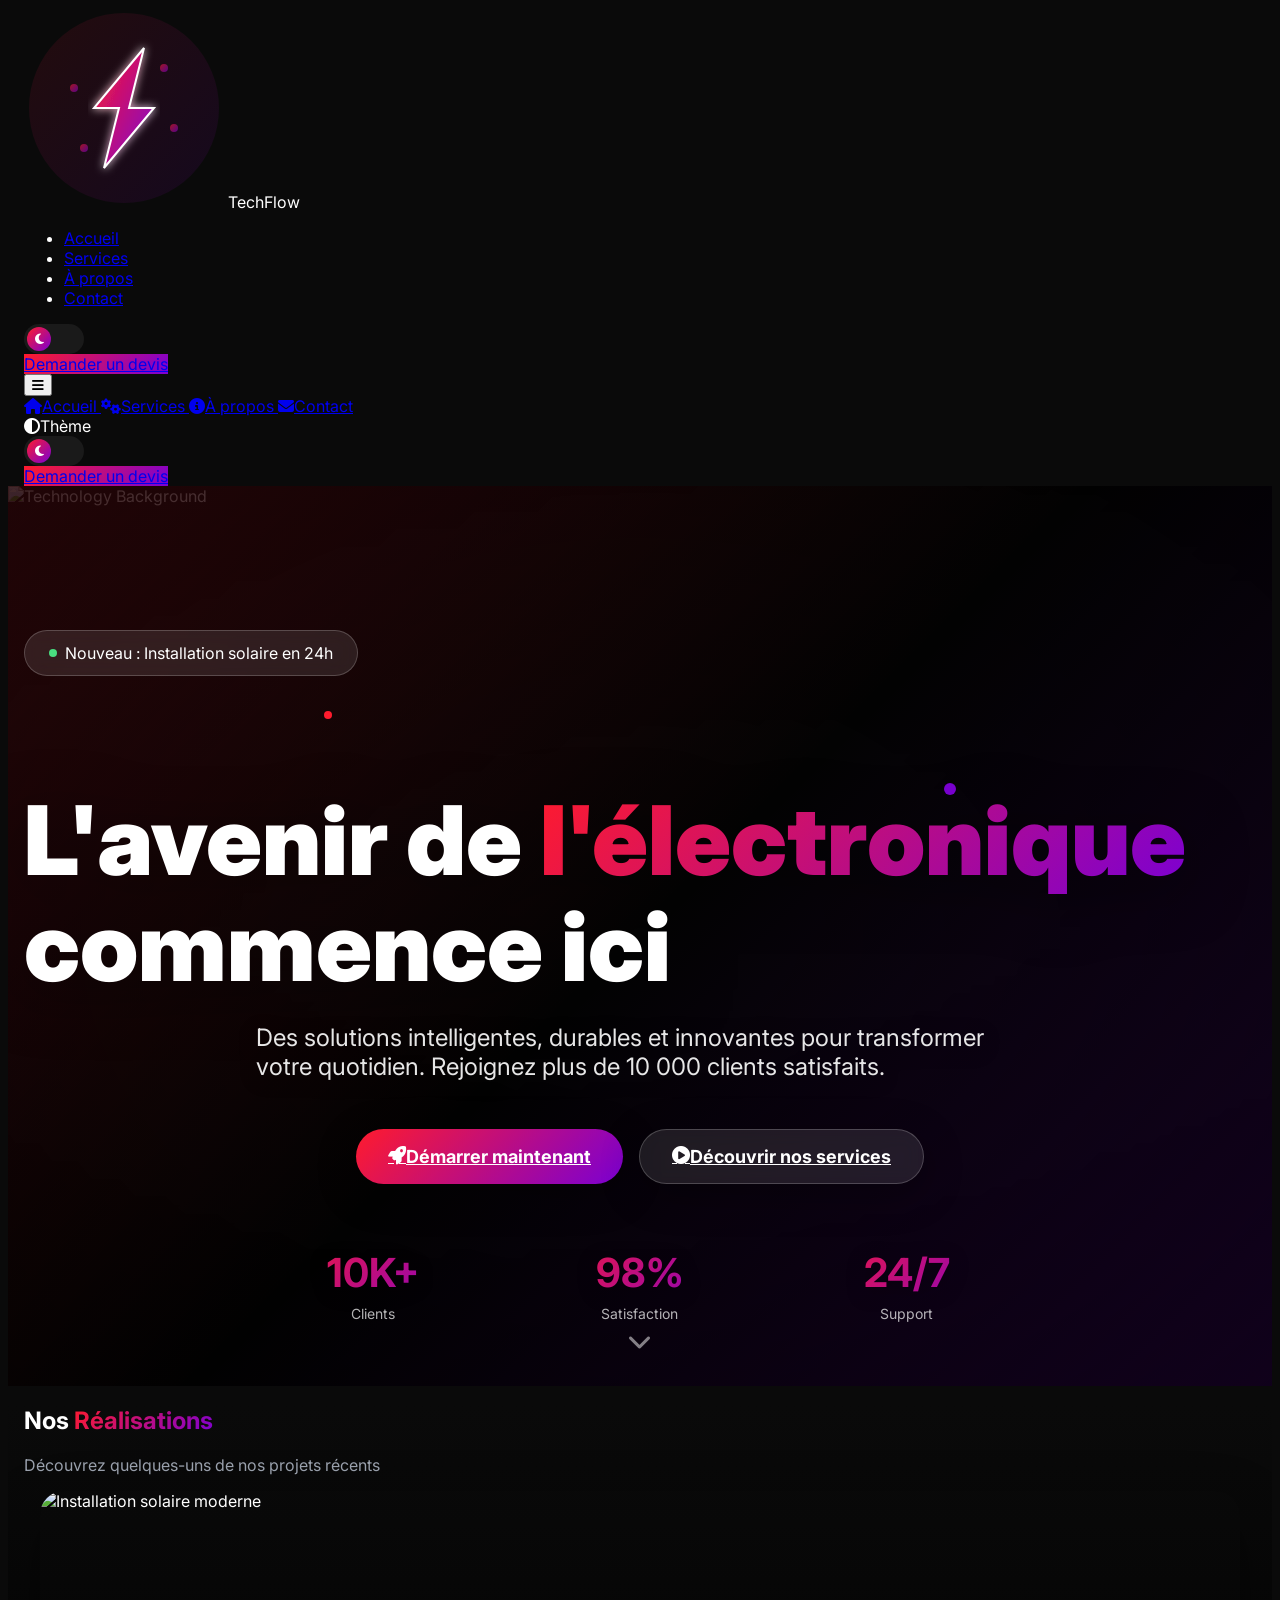
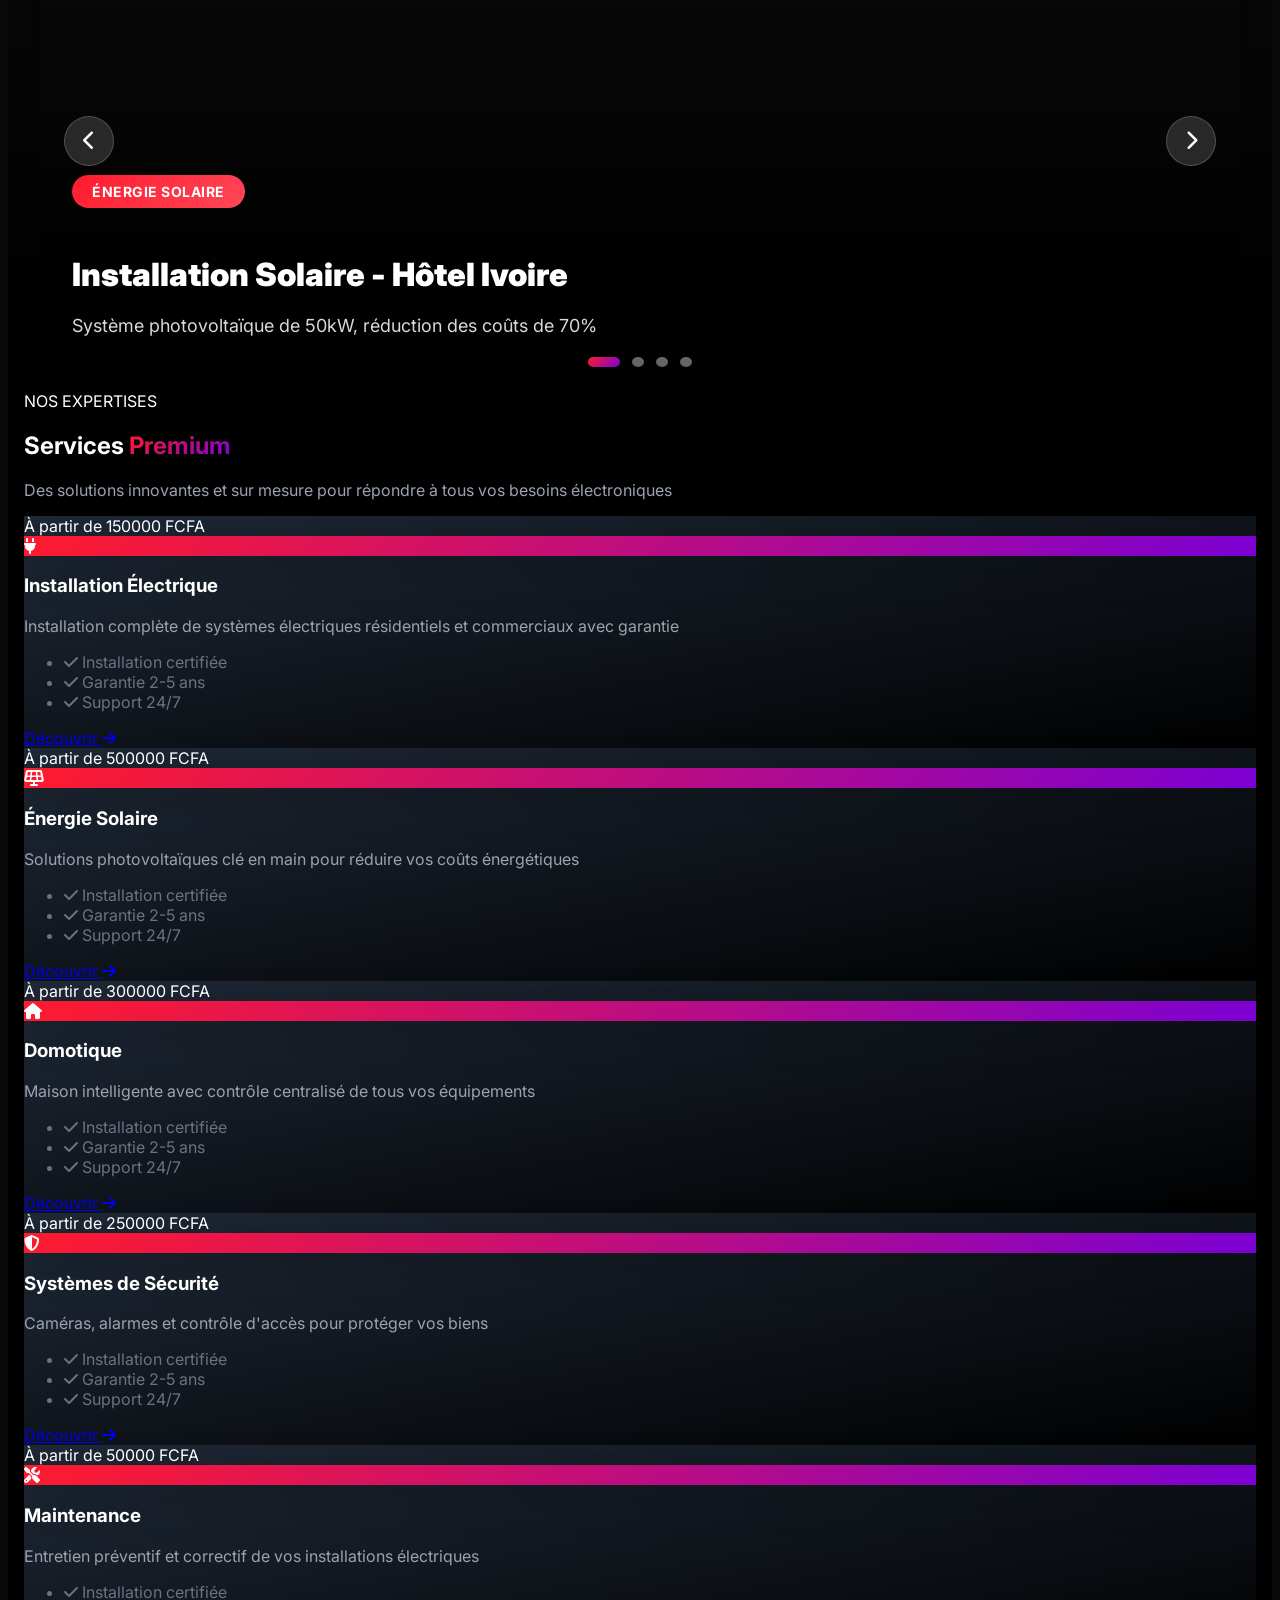
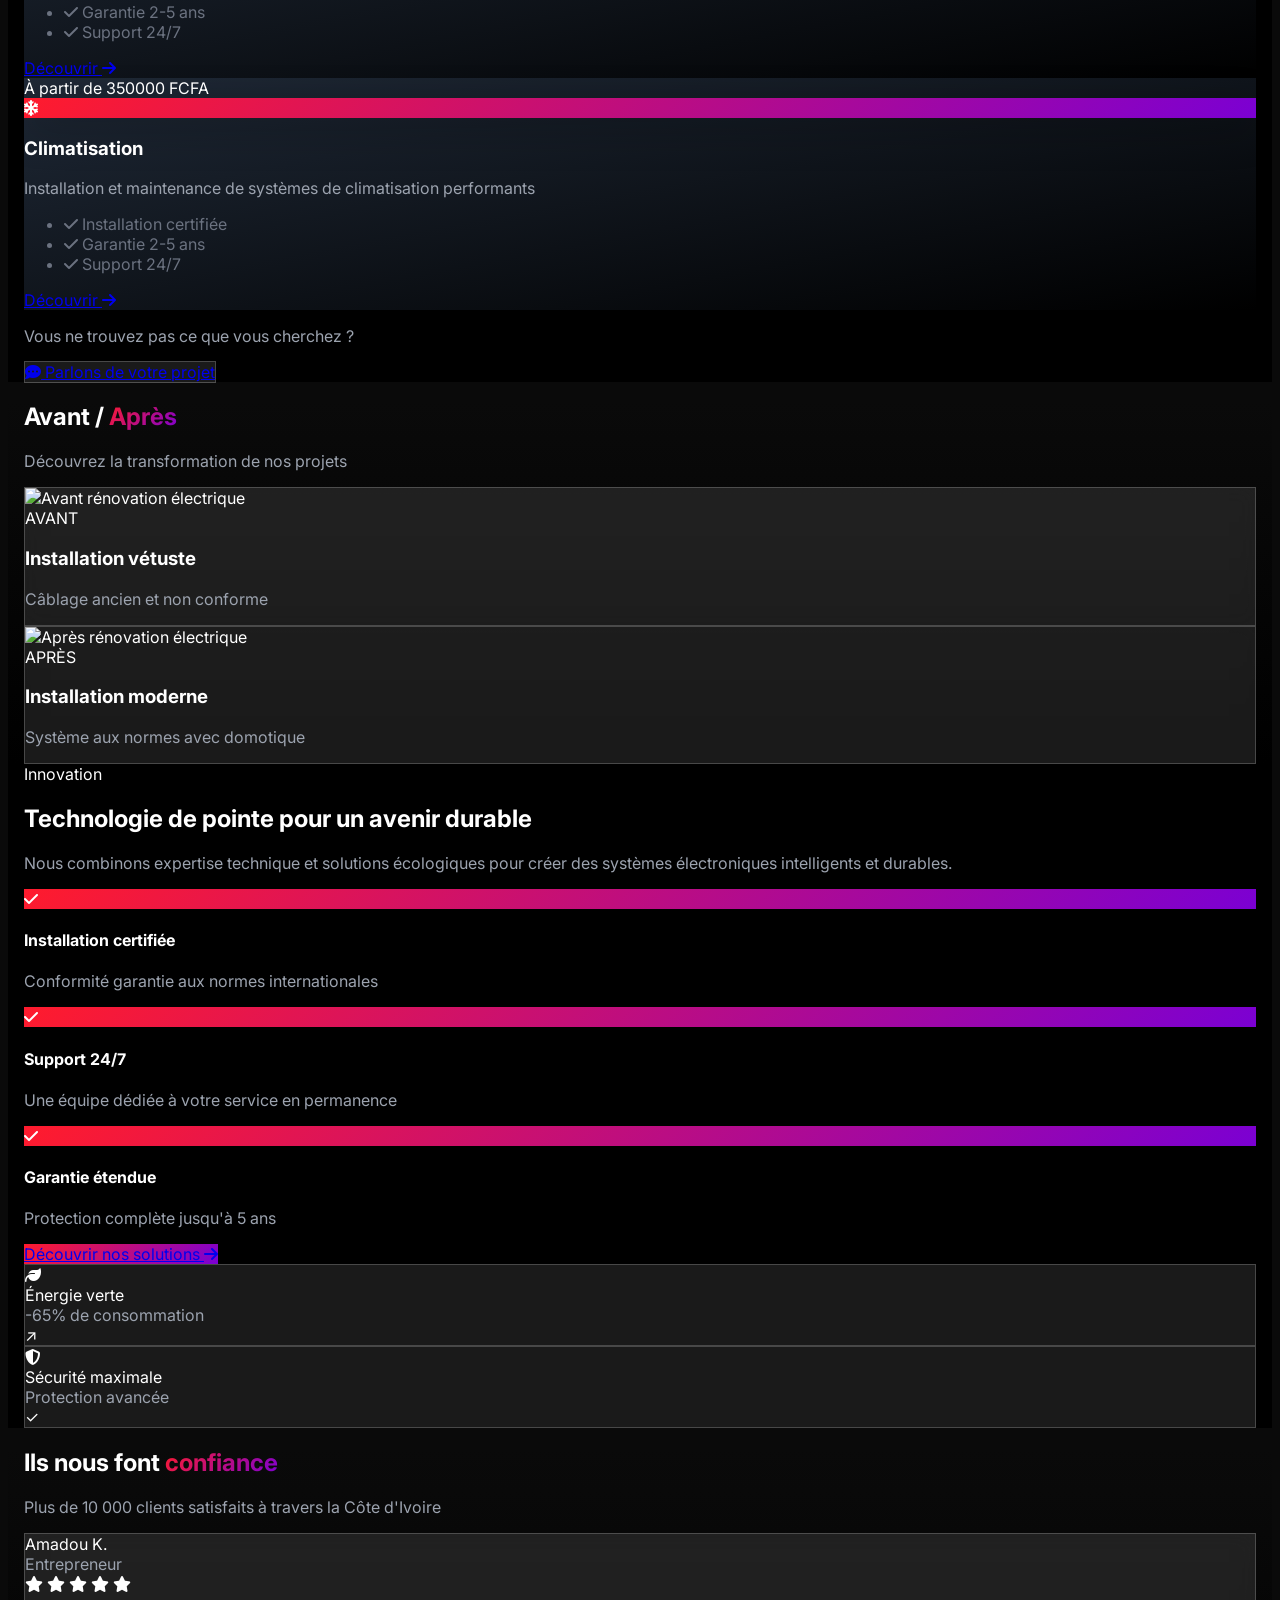
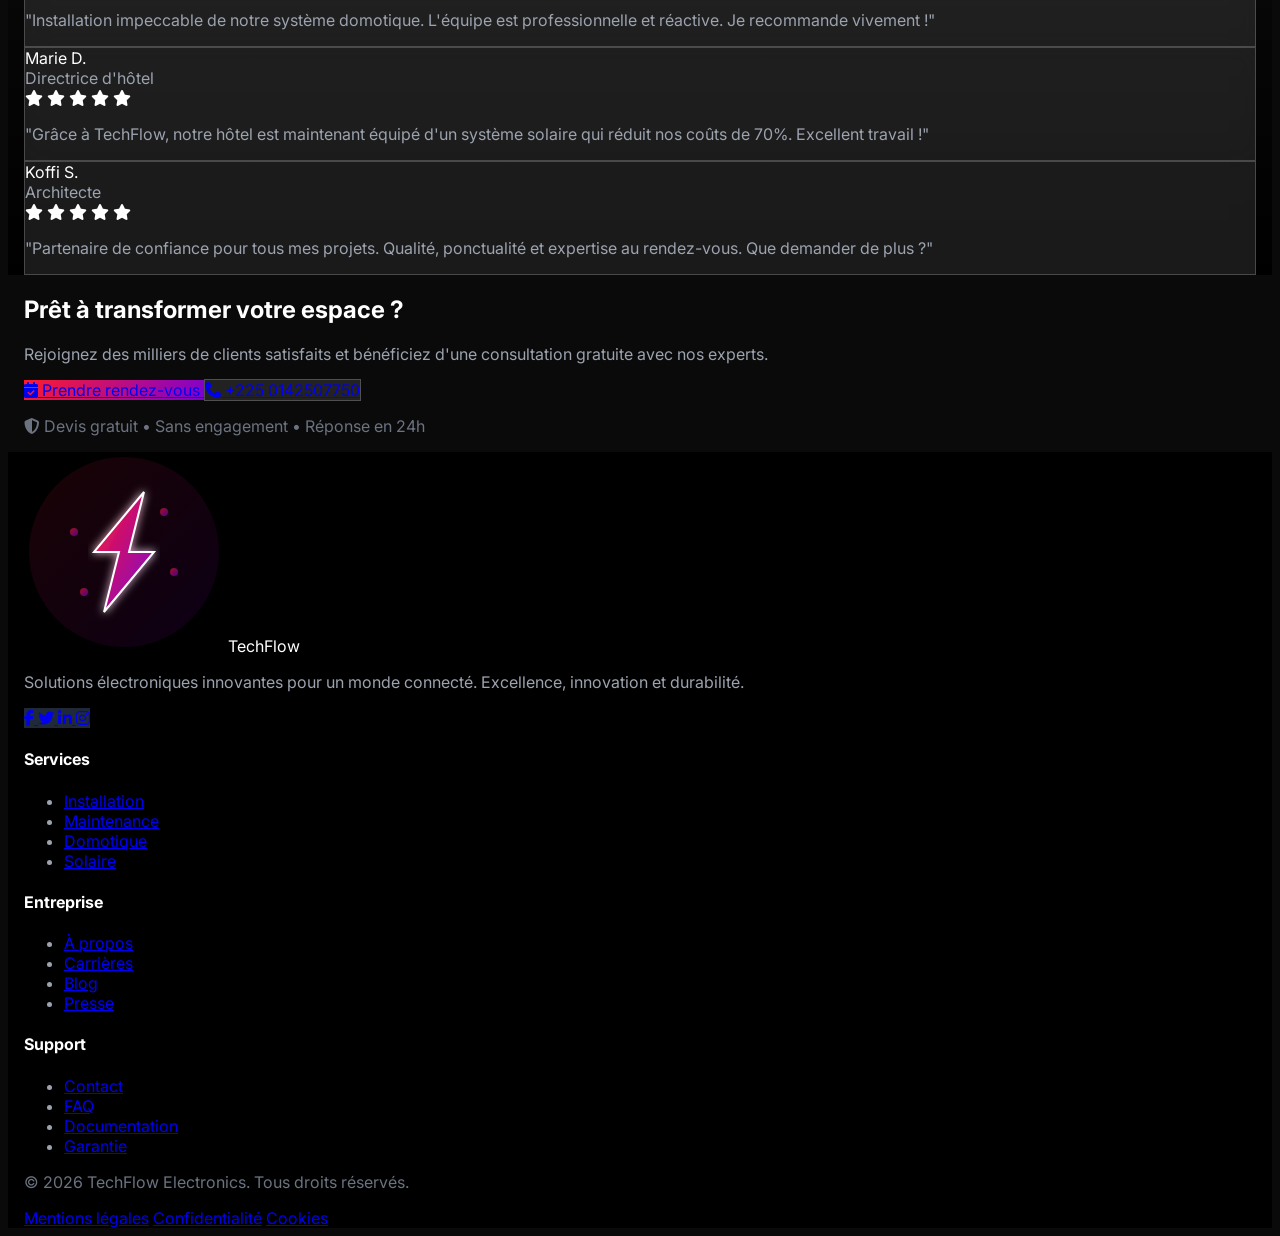
==== index.html @ f828ec70 "Add files via upload" ====
﻿
<!DOCTYPE html>
<html lang="fr">
<head>
    <meta charset="UTF-8">
    <meta name="viewport" content="width=device-width, initial-scale=1.0">
    <meta name="viewport" content="width=device-width, initial-scale=1.0, maximum-scale=5.0, user-scalable=yes">

<!-- Optimisation mobile -->
<meta name="mobile-web-app-capable" content="yes">
<meta name="apple-mobile-web-app-capable" content="yes">
<meta name="apple-mobile-web-app-status-bar-style" content="black-translucent">
<meta name="format-detection" content="telephone=no">
    
    <!-- SEO Meta Tags -->
    <meta name="description" content="Découvrez TechFlow Electronics, leader des solutions électroniques en Côte d'Ivoire. Installation solaire, domotique, maintenance 24/7.">
    <meta name="keywords" content="électronique, solaire, domotique, Côte d'Ivoire, Abidjan, installation électrique, maintenance">
    <meta name="author" content="TechFlow Electronics">
    <meta name="robots" content="index, follow">
    
    <!-- Open Graph (Facebook, LinkedIn) -->
    <meta property="og:title" content="TechFlow Electronics - Solutions Électroniques Premium">
    <meta property="og:description" content="Des solutions intelligentes et durables pour transformer votre quotidien">
    <meta property="og:type" content="website">
    <meta property="og:url" content="./">
    <meta property="og:locale" content="fr_FR">
    
    <!-- Twitter Card -->
    <meta name="twitter:card" content="summary_large_image">
    <meta name="twitter:title" content="TechFlow Electronics">
    <meta name="twitter:description" content="Solutions électroniques innovantes en Côte d'Ivoire">
    
    <title>Accueil - TechFlow Electronics</title>
    <!-- Favicon -->
<link rel="icon" type="image/svg+xml" href="./static/images/favicon.svg">
<link rel="alternate icon" href="./static/images/favicon.ico">
<link rel="apple-touch-icon" sizes="180x180" href="./static/images/apple-touch-icon.png">
<link rel="manifest" href="./static/site.webmanifest">
    
    <script src="https://cdn.tailwindcss.com"></script>
    <link rel="stylesheet" href="https://cdnjs.cloudflare.com/ajax/libs/font-awesome/6.4.0/css/all.min.css">
    
    <script>
        tailwind.config = {
            theme: {
                extend: {
                    colors: {
                        primary: '#FF1B2D',
                        secondary: '#7B00D3',
                        dark: '#0A0A0A',
                    }
                }
            }
        }
    </script>
    
    <style>
    @import url('https://fonts.googleapis.com/css2?family=Inter:wght@300;400;500;600;700;800;900&display=swap');
    
    * {
        font-family: 'Inter', sans-serif;
    }
    
    html {
        scroll-behavior: smooth;
    }
    
    /* ===== VARIABLES CSS POUR DARK/LIGHT MODE ===== */
    :root {
        /* Backgrounds */
        --bg-primary: #0A0A0A;
        --bg-secondary: #000000;
        --bg-tertiary: #1a1a1a;
        --bg-card: #1f2937;
        --bg-card-hover: #374151;
        
        /* Textes */
        --text-primary: #ffffff;
        --text-secondary: #9ca3af;
        --text-tertiary: #6b7280;
        
        /* Bordures */
        --border-color: #374151;
        --border-light: #4b5563;
        
        /* Glass effect */
        --glass-bg: rgba(255, 255, 255, 0.1);
        --glass-border: rgba(255, 255, 255, 0.2);
        
        /* Shadows */
        --shadow: rgba(0, 0, 0, 0.3);
    }
    
    [data-theme="light"] {
        /* Backgrounds */
        --bg-primary: #ffffff;
        --bg-secondary: #f9fafb;
        --bg-tertiary: #f3f4f6;
        --bg-card: #ffffff;
        --bg-card-hover: #f9fafb;
        
        /* Textes */
        --text-primary: #0A0A0A;
        --text-secondary: #4b5563;
        --text-tertiary: #6b7280;
        
        /* Bordures */
        --border-color: #e5e7eb;
        --border-light: #d1d5db;
        
        /* Glass effect */
        --glass-bg: rgba(0, 0, 0, 0.05);
        --glass-border: rgba(0, 0, 0, 0.1);
        
        /* Shadows */
        --shadow: rgba(0, 0, 0, 0.1);
    }
    
    /* Application des variables */
    body {
        background-color: var(--bg-primary);
        color: var(--text-primary);
        transition: background-color 0.3s ease, color 0.3s ease;
    }
    
    /* ===== CLASSES RÉUTILISABLES ===== */
    .bg-dark {
        background-color: var(--bg-primary) !important;
    }
    
    .bg-black {
        background-color: var(--bg-secondary) !important;
    }
    
    .bg-gray-900 {
        background-color: var(--bg-card) !important;
    }
    
    .bg-gray-800 {
        background-color: var(--bg-tertiary) !important;
    }
    
    .text-white {
        color: var(--text-primary) !important;
    }
    
    .text-gray-300 {
        color: var(--text-secondary) !important;
    }
    
    .text-gray-400 {
        color: var(--text-secondary) !important;
    }
    
    .text-gray-500 {
        color: var(--text-tertiary) !important;
    }
    
    .border-gray-800 {
        border-color: var(--border-color) !important;
    }
    
    .border-gray-900 {
        border-color: var(--border-light) !important;
    }
    
    /* Glass effect */
    .glass {
        background: var(--glass-bg) !important;
        backdrop-filter: blur(10px);
        border: 1px solid var(--glass-border) !important;
    }
    
    /* Gradient (reste identique) */
    .gradient-text {
        background: linear-gradient(135deg, #FF1B2D 0%, #7B00D3 100%);
        -webkit-background-clip: text;
        -webkit-text-fill-color: transparent;
        background-clip: text;
    }
    
    .gradient-bg {
        background: linear-gradient(135deg, #FF1B2D 0%, #7B00D3 100%);
    }
    
    /* ===== SECTIONS SPÉCIFIQUES ===== */
    
    /* Hero sections avec gradient */
    section[class*="gradient"] {
        position: relative;
    }
    
    section .absolute.inset-0 {
        background-color: var(--bg-secondary);
    }
    
    /* Cards et conteneurs */
    .bg-gradient-to-br {
        background: linear-gradient(to bottom right, var(--bg-card), var(--bg-secondary)) !important;
    }
    
    .bg-gradient-to-b {
        background: linear-gradient(to bottom, var(--bg-primary), var(--bg-secondary)) !important;
    }
    
    /* Navbar */
    #navbar {
        color: var(--text-primary);
    }
    
    .navbar-scrolled {
        background: var(--bg-primary) !important;
        backdrop-filter: blur(20px);
        box-shadow: 0 4px 30px var(--shadow);
    }
    
    /* Menu mobile */
    #mobile-menu {
        background: var(--bg-primary) !important;
        border-color: var(--border-color) !important;
    }
    
    /* Footer */
    footer {
        background-color: var(--bg-secondary) !important;
        border-top-color: var(--border-color) !important;
    }
    
    /* Hover effects */
    .hover\:bg-primary:hover {
        background-color: #FF1B2D !important;
    }
    
    .hover\:bg-gray-700:hover {
        background-color: var(--bg-card-hover) !important;
    }
    
    .hover\:text-white:hover {
        color: var(--text-primary) !important;
    }
    
    .hover\:text-primary:hover {
        color: #FF1B2D !important;
    }
    
    .hover\:border-primary:hover {
        border-color: #FF1B2D !important;
    }
    
    /* ===== ANIMATIONS ===== */
    .animate-float {
        animation: float 6s ease-in-out infinite;
    }
    
    @keyframes float {
        0%, 100% { transform: translateY(0px); }
        50% { transform: translateY(-20px); }
    }
    
    .hover-scale {
        transition: transform 0.3s ease;
    }
    
    .hover-scale:hover {
        transform: scale(1.05);
    }
    
    .fade-in {
        opacity: 0;
        transform: translateY(30px);
        transition: opacity 0.6s ease, transform 0.6s ease;
    }
    
    .fade-in.visible {
        opacity: 1;
        transform: translateY(0);
    }
    
    /* ===== THEME SWITCH ===== */
    .theme-switch {
        position: relative;
        width: 60px;
        height: 30px;
        background: var(--bg-tertiary);
        border-radius: 30px;
        cursor: pointer;
        transition: background 0.3s;
    }
    
    .theme-switch-slider {
        position: absolute;
        top: 3px;
        left: 3px;
        width: 24px;
        height: 24px;
        background: linear-gradient(135deg, #FF1B2D, #7B00D3);
        border-radius: 50%;
        transition: transform 0.3s;
        display: flex;
        align-items: center;
        justify-content: center;
        color: white;
        font-size: 12px;
    }
    
    [data-theme="light"] .theme-switch-slider {
        transform: translateX(30px);
    }
    
    /* ===== LOADER ===== */
    #page-loader {
        position: fixed;
        top: 0;
        left: 0;
        width: 100%;
        height: 100%;
        background: linear-gradient(135deg, var(--bg-primary) 0%, var(--bg-secondary) 100%);
        display: flex;
        flex-direction: column;
        align-items: center;
        justify-content: center;
        z-index: 9999;
        transition: opacity 0.5s ease, visibility 0.5s ease;
    }
    
    #page-loader.hidden {
        opacity: 0;
        visibility: hidden;
    }
    
    .loader-logo {
        width: 120px;
        height: 120px;
        position: relative;
        animation: pulse 2s ease-in-out infinite;
    }
    
    @keyframes pulse {
        0%, 100% {
            transform: scale(1);
            filter: drop-shadow(0 0 20px rgba(255, 27, 45, 0.5));
        }
        50% {
            transform: scale(1.1);
            filter: drop-shadow(0 0 40px rgba(123, 0, 211, 0.8));
        }
    }
    
    .electric-effect {
        position: absolute;
        width: 100%;
        height: 100%;
        top: 0;
        left: 0;
    }
    
    .electric-bolt {
        position: absolute;
        width: 2px;
        height: 30px;
        background: linear-gradient(to bottom, rgba(255, 27, 45, 0), #FF1B2D, rgba(255, 27, 45, 0));
        animation: electricBolt 1.5s ease-in-out infinite;
        opacity: 0;
    }
    
    .electric-bolt:nth-child(1) {
        top: -30px;
        left: 30%;
        animation-delay: 0s;
    }
    
    .electric-bolt:nth-child(2) {
        top: -30px;
        right: 30%;
        animation-delay: 0.3s;
    }
    
    .electric-bolt:nth-child(3) {
        bottom: -30px;
        left: 40%;
        animation-delay: 0.6s;
        background: linear-gradient(to bottom, rgba(123, 0, 211, 0), #7B00D3, rgba(123, 0, 211, 0));
    }
    
    .electric-bolt:nth-child(4) {
        bottom: -30px;
        right: 40%;
        animation-delay: 0.9s;
        background: linear-gradient(to bottom, rgba(123, 0, 211, 0), #7B00D3, rgba(123, 0, 211, 0));
    }
    
    @keyframes electricBolt {
        0%, 100% {
            opacity: 0;
            transform: translateY(0);
        }
        50% {
            opacity: 1;
            transform: translateY(20px);
        }
    }
    
    .energy-ring {
        position: absolute;
        border: 2px solid;
        border-radius: 50%;
        animation: expandRing 2s ease-out infinite;
    }
    
    .energy-ring:nth-child(1) {
        width: 100px;
        height: 100px;
        border-color: rgba(255, 27, 45, 0.3);
        animation-delay: 0s;
    }
    
    .energy-ring:nth-child(2) {
        width: 100px;
        height: 100px;
        border-color: rgba(123, 0, 211, 0.3);
        animation-delay: 0.5s;
    }
    
    .energy-ring:nth-child(3) {
        width: 100px;
        height: 100px;
        border-color: rgba(255, 27, 45, 0.2);
        animation-delay: 1s;
    }
    
    @keyframes expandRing {
        0% {
            transform: scale(1);
            opacity: 1;
        }
        100% {
            transform: scale(2.5);
            opacity: 0;
        }
    }
    
    .loader-text {
        margin-top: 30px;
        font-size: 18px;
        font-weight: 600;
        background: linear-gradient(135deg, #FF1B2D, #7B00D3);
        -webkit-background-clip: text;
        -webkit-text-fill-color: transparent;
        animation: fadeInOut 2s ease-in-out infinite;
    }
    
    @keyframes fadeInOut {
        0%, 100% { opacity: 0.5; }
        50% { opacity: 1; }
    }
    
    .loader-progress {
        width: 200px;
        height: 3px;
        background: var(--bg-tertiary);
        border-radius: 10px;
        margin-top: 20px;
        overflow: hidden;
    }
    
    .loader-progress-bar {
        height: 100%;
        background: linear-gradient(90deg, #FF1B2D, #7B00D3);
        animation: loadingProgress 2s ease-in-out infinite;
        border-radius: 10px;
    }
    
    @keyframes loadingProgress {
        0% { width: 0%; }
        50% { width: 70%; }
        100% { width: 100%; }
    }
    
    /* ===== INPUTS ET FORMULAIRES ===== */
    input, textarea, select {
        background-color: var(--bg-card) !important;
        color: var(--text-primary) !important;
        border-color: var(--border-color) !important;
    }
    
    input:focus, textarea:focus, select:focus {
        border-color: #FF1B2D !important;
    }
    
    /* ===== OMBRES ===== */
    .shadow-lg, .shadow-xl, .shadow-2xl {
        box-shadow: 0 10px 40px var(--shadow) !important;
    }
    
    /* ===== MODE CLAIR - AJUSTEMENTS SPÉCIAUX ===== */
    [data-theme="light"] .bg-primary\/20 {
        background-color: rgba(255, 27, 45, 0.1) !important;
    }
    
    [data-theme="light"] .bg-primary\/10 {
        background-color: rgba(255, 27, 45, 0.05) !important;
    }
    
    [data-theme="light"] .text-primary {
        color: #FF1B2D !important;
    }
    
    /* Boutons sociaux en mode clair */
    [data-theme="light"] .bg-gray-900 {
        background-color: #e5e7eb !important;
    }
    
    [data-theme="light"] .bg-gray-900:hover {
        background-color: #FF1B2D !important;
        color: white !important;
    }
    /* Badge "Nouveau" */
    [data-theme="light"] .glass {
        background: rgba(0, 0, 0, 0.05) !important;
        border: 1px solid rgba(0, 0, 0, 0.1) !important;
        color: var(--text-primary) !important;
    }
    
    /* Si tu veux que le texte du badge soit visible en mode clair */
    [data-theme="light"] .glass span {
        color: #1f2937 !important;
    }
    
    /* Texte gris en mode clair */
    [data-theme="light"] .text-gray-200 {
        color: #4b5563 !important;
    }
    
    [data-theme="light"] .text-gray-300 {
        color: #6b7280 !important;
    }



    /* ===== HERO SECTION AVEC IMAGE DE FOND ===== */

/* Container principal du hero */
.hero-section {
    position: relative;
    min-height: 100vh;
    display: flex;
    align-items: center;
    justify-content: center;
    overflow: hidden;
    padding-top: 5rem;
}

/* Image de fond avec effet parallaxe */
.hero-background {
    position: absolute;
    inset: 0;
    width: 100%;
    height: 100%;
}

.hero-background img {
    width: 100%;
    height: 100%;
    object-fit: cover;
    object-position: center;
    animation: slowZoom 20s ease-in-out infinite alternate;
}

@keyframes slowZoom {
    0% {
        transform: scale(1);
    }
    100% {
        transform: scale(1.1);
    }
}

/* Overlays pour meilleure lisibilité */
.hero-overlay-dark {
    position: absolute;
    inset: 0;
    background: linear-gradient(to bottom, 
        rgba(0, 0, 0, 0.7) 0%, 
        rgba(0, 0, 0, 0.6) 50%, 
        rgba(0, 0, 0, 0.8) 100%
    );
    z-index: 1;
}

.hero-overlay-gradient {
    position: absolute;
    inset: 0;
    background: linear-gradient(135deg, 
        rgba(255, 27, 45, 0.2) 0%, 
        transparent 50%, 
        rgba(123, 0, 211, 0.2) 100%
    );
    z-index: 2;
}

/* Effet de vignette sur les bords */
.hero-vignette {
    position: absolute;
    inset: 0;
    background: radial-gradient(
        ellipse at center,
        transparent 0%,
        rgba(0, 0, 0, 0.4) 100%
    );
    z-index: 3;
}

/* Particules animées */
.hero-particles {
    position: absolute;
    inset: 0;
    z-index: 10;
    pointer-events: none;
}

.hero-particle {
    position: absolute;
    border-radius: 50%;
    animation: float 6s ease-in-out infinite;
}

.hero-particle:nth-child(1) {
    top: 25%;
    left: 25%;
    width: 8px;
    height: 8px;
    background: #FF1B2D;
    animation-delay: 0s;
}

.hero-particle:nth-child(2) {
    top: 33%;
    right: 25%;
    width: 12px;
    height: 12px;
    background: #7B00D3;
    animation-delay: 2s;
}

.hero-particle:nth-child(3) {
    bottom: 25%;
    left: 33%;
    width: 8px;
    height: 8px;
    background: #FF1B2D;
    animation-delay: 4s;
}

/* Contenu du hero */
.hero-content {
    position: relative;
    z-index: 20;
}

/* Badge "Nouveau" */
.hero-badge {
    display: inline-flex;
    align-items: center;
    gap: 0.5rem;
    padding: 0.75rem 1.5rem;
    background: rgba(255, 255, 255, 0.1);
    backdrop-filter: blur(10px);
    border: 1px solid rgba(255, 255, 255, 0.2);
    border-radius: 9999px;
    margin-bottom: 2rem;
    animation: fadeInUp 0.8s ease-out;
}

.hero-badge-pulse {
    width: 8px;
    height: 8px;
    background: #4ade80;
    border-radius: 50%;
    animation: pulse 2s cubic-bezier(0.4, 0, 0.6, 1) infinite;
}

/* Titre principal avec effet de texte */
.hero-title {
    font-size: clamp(2.5rem, 8vw, 6rem);
    font-weight: 900;
    line-height: 1.1;
    margin-bottom: 1.5rem;
    animation: fadeInUp 0.8s ease-out 0.2s backwards;
    filter: drop-shadow(0 10px 30px rgba(0, 0, 0, 0.5));
}

/* Texte avec gradient */
.hero-gradient-text {
    background: linear-gradient(135deg, #FF1B2D 0%, #7B00D3 100%);
    -webkit-background-clip: text;
    -webkit-text-fill-color: transparent;
    background-clip: text;
    display: inline-block;
}

/* Sous-titre */
.hero-subtitle {
    font-size: clamp(1rem, 3vw, 1.5rem);
    color: rgba(255, 255, 255, 0.9);
    max-width: 48rem;
    margin: 0 auto 3rem;
    animation: fadeInUp 0.8s ease-out 0.4s backwards;
    filter: drop-shadow(0 4px 10px rgba(0, 0, 0, 0.3));
}

/* Boutons CTA */
.hero-cta-container {
    display: flex;
    flex-direction: column;
    justify-content: center;
    gap: 1rem;
    margin-bottom: 4rem;
    animation: fadeInUp 0.8s ease-out 0.6s backwards;
}

@media (min-width: 640px) {
    .hero-cta-container {
        flex-direction: row;
    }
}

.hero-btn {
    display: inline-flex;
    align-items: center;
    justify-content: center;
    padding: 1rem 2rem;
    border-radius: 9999px;
    font-weight: 700;
    font-size: 1.125rem;
    transition: all 0.3s ease;
    box-shadow: 0 10px 40px rgba(0, 0, 0, 0.3);
}

.hero-btn-primary {
    background: linear-gradient(135deg, #FF1B2D 0%, #7B00D3 100%);
    color: white;
}

.hero-btn-primary:hover {
    opacity: 0.9;
    transform: scale(1.05);
    box-shadow: 0 15px 50px rgba(255, 27, 45, 0.4);
}

.hero-btn-secondary {
    background: rgba(255, 255, 255, 0.1);
    backdrop-filter: blur(10px);
    border: 1px solid rgba(255, 255, 255, 0.2);
    color: white;
}

.hero-btn-secondary:hover {
    background: rgba(255, 255, 255, 0.2);
}

/* Stats section */
.hero-stats {
    display: grid;
    grid-template-columns: repeat(3, 1fr);
    gap: 2rem;
    max-width: 48rem;
    margin: 0 auto;
    animation: fadeInUp 0.8s ease-out 0.8s backwards;
}

.hero-stat-item {
    text-align: center;
}

.hero-stat-value {
    font-size: 2.5rem;
    font-weight: 700;
    background: linear-gradient(135deg, #FF1B2D 0%, #7B00D3 100%);
    -webkit-background-clip: text;
    -webkit-text-fill-color: transparent;
    background-clip: text;
    margin-bottom: 0.5rem;
    filter: drop-shadow(0 4px 10px rgba(0, 0, 0, 0.3));
}

.hero-stat-label {
    font-size: 0.875rem;
    color: rgba(255, 255, 255, 0.7);
}

/* Scroll indicator */
.hero-scroll-indicator {
    position: absolute;
    bottom: 2rem;
    left: 50%;
    transform: translateX(-50%);
    z-index: 20;
    animation: bounce 2s infinite;
}

.hero-scroll-indicator i {
    font-size: 1.5rem;
    color: rgba(255, 255, 255, 0.5);
}

/* Animation fadeInUp */
@keyframes fadeInUp {
    from {
        opacity: 0;
        transform: translateY(30px);
    }
    to {
        opacity: 1;
        transform: translateY(0);
    }
}

/* Animation bounce */
@keyframes bounce {
    0%, 100% {
        transform: translateX(-50%) translateY(0);
    }
    50% {
        transform: translateX(-50%) translateY(-10px);
    }
}

/* Animation pulse */
@keyframes pulse {
    0%, 100% {
        opacity: 1;
    }
    50% {
        opacity: 0.5;
    }
}

/* ===== RESPONSIVE ===== */

@media (max-width: 768px) {
    .hero-section {
        padding-top: 6rem;
        padding-bottom: 4rem;
        min-height: auto;
    }
    
    .hero-title {
        font-size: 2.5rem;
        text-align: center;
    }
    
    .hero-subtitle {
        font-size: 1rem;
        text-align: center;
    }
    
    .hero-stats {
        grid-template-columns: 1fr;
        gap: 1.5rem;
    }
    
    .hero-stat-value {
        font-size: 2rem;
    }
    
    .hero-btn {
        width: 100%;
        padding: 0.875rem 1.5rem;
    }
    
    /* Désactiver le zoom de l'image sur mobile */
    .hero-background img {
        animation: none;
    }
}

@media (max-width: 640px) {
    .hero-badge {
        padding: 0.5rem 1rem;
        font-size: 0.875rem;
    }
    
    .hero-particle {
        display: none; /* Cacher les particules sur très petits écrans */
    }
}

/* ===== MODE CLAIR ===== */

[data-theme="light"] .hero-overlay-dark {
    background: linear-gradient(to bottom, 
        rgba(255, 255, 255, 0.85) 0%, 
        rgba(255, 255, 255, 0.75) 50%, 
        rgba(255, 255, 255, 0.9) 100%
    );
}

[data-theme="light"] .hero-subtitle {
    color: rgba(0, 0, 0, 0.8);
}

[data-theme="light"] .hero-stat-label {
    color: rgba(0, 0, 0, 0.6);
}

[data-theme="light"] .hero-badge {
    background: rgba(0, 0, 0, 0.05);
    border: 1px solid rgba(0, 0, 0, 0.1);
}

[data-theme="light"] .hero-btn-secondary {
    background: rgba(0, 0, 0, 0.05);
    border: 1px solid rgba(0, 0, 0, 0.1);
    color: #0A0A0A;
}

[data-theme="light"] .hero-btn-secondary:hover {
    background: rgba(0, 0, 0, 0.1);
}

[data-theme="light"] .hero-scroll-indicator i {
    color: rgba(0, 0, 0, 0.5);
}

/* ===== OPTIMISATIONS PERFORMANCE ===== */

/* Améliorer les performances des animations */
.hero-background img,
.hero-particle,
.hero-badge,
.hero-title,
.hero-subtitle {
    will-change: transform;
}

/* Préférence de mouvement réduit */
@media (prefers-reduced-motion: reduce) {
    .hero-background img,
    .hero-particle,
    .hero-badge,
    .hero-title,
    .hero-subtitle,
    .hero-scroll-indicator {
        animation: none !important;
    }
    
    .hero-btn:hover {
        transform: none !important;
    }
}





/* ===== NOUVEAU CARROUSEL DE PROJETS ===== */

.projects-carousel {
    position: relative;
    max-width: 1200px;
    margin: 0 auto;
    border-radius: 24px;
    overflow: hidden;
    box-shadow: 0 25px 60px rgba(0, 0, 0, 0.4);
}

.carousel-wrapper {
    position: relative;
    width: 100%;
    height: 500px;
    overflow: hidden;
}

.project-slide {
    position: absolute;
    top: 0;
    left: 0;
    width: 100%;
    height: 100%;
    opacity: 0;
    visibility: hidden;
    transition: opacity 0.8s ease-in-out, visibility 0.8s ease-in-out;
}

.project-slide.active {
    opacity: 1;
    visibility: visible;
    z-index: 1;
}

.project-slide img {
    width: 100%;
    height: 100%;
    object-fit: cover;
    object-position: center;
}

/* Overlay avec gradient */
.slide-overlay {
    position: absolute;
    bottom: 0;
    left: 0;
    right: 0;
    background: linear-gradient(
        to top,
        rgba(0, 0, 0, 0.95) 0%,
        rgba(0, 0, 0, 0.7) 50%,
        transparent 100%
    );
    padding: 3rem 2rem 2rem;
    z-index: 2;
}

.slide-content {
    max-width: 800px;
}

/* Badge du projet */
.slide-badge {
    display: inline-block;
    padding: 0.5rem 1.25rem;
    border-radius: 50px;
    font-size: 0.875rem;
    font-weight: 700;
    margin-bottom: 1rem;
    text-transform: uppercase;
    letter-spacing: 0.5px;
}

.badge-primary {
    background: linear-gradient(135deg, #FF1B2D, #ff4757);
    color: white;
}

.badge-secondary {
    background: linear-gradient(135deg, #7B00D3, #9b59b6);
    color: white;
}

/* Titre du projet */
.slide-title {
    font-size: 2rem;
    font-weight: 900;
    color: white;
    margin-bottom: 0.75rem;
    line-height: 1.2;
}

/* Description */
.slide-description {
    font-size: 1.125rem;
    color: rgba(255, 255, 255, 0.85);
    line-height: 1.6;
}

/* 🎮 Boutons de navigation */
.carousel-nav {
    position: absolute;
    top: 50%;
    transform: translateY(-50%);
    width: 50px;
    height: 50px;
    background: rgba(255, 255, 255, 0.15);
    backdrop-filter: blur(10px);
    border: 1px solid rgba(255, 255, 255, 0.2);
    border-radius: 50%;
    color: white;
    font-size: 1.25rem;
    cursor: pointer;
    z-index: 10;
    transition: all 0.3s ease;
}

.carousel-nav:hover {
    background: linear-gradient(135deg, #FF1B2D, #7B00D3);
    transform: translateY(-50%) scale(1.1);
    box-shadow: 0 8px 25px rgba(255, 27, 45, 0.4);
}

.carousel-prev {
    left: 1.5rem;
}

.carousel-next {
    right: 1.5rem;
}

/* 📍 Indicateurs (dots) */
.carousel-dots {
    position: absolute;
    bottom: 1.5rem;
    left: 50%;
    transform: translateX(-50%);
    display: flex;
    gap: 0.75rem;
    z-index: 10;
}

.dot {
    width: 10px;
    height: 10px;
    border-radius: 50%;
    background: rgba(255, 255, 255, 0.4);
    border: none;
    cursor: pointer;
    transition: all 0.3s ease;
}

.dot:hover {
    background: rgba(255, 255, 255, 0.7);
}

.dot.active {
    width: 32px;
    border-radius: 5px;
    background: linear-gradient(135deg, #FF1B2D, #7B00D3);
}

/* ===== RESPONSIVE ===== */

@media (max-width: 768px) {
    .carousel-wrapper {
        height: 400px;
    }

    .slide-overlay {
        padding: 2rem 1.5rem 1.5rem;
    }

    .slide-title {
        font-size: 1.5rem;
    }

    .slide-description {
        font-size: 0.95rem;
    }

    .carousel-nav {
        width: 40px;
        height: 40px;
        font-size: 1rem;
    }

    .carousel-prev {
        left: 1rem;
    }

    .carousel-next {
        right: 1rem;
    }

    .carousel-dots {
        bottom: 1rem;
    }

    .dot {
        width: 8px;
        height: 8px;
    }

    .dot.active {
        width: 24px;
    }
}

@media (max-width: 480px) {
    .carousel-wrapper {
        height: 350px;
    }

    .slide-title {
        font-size: 1.25rem;
    }

    .slide-description {
        font-size: 0.875rem;
    }
}

/* ===== MODE CLAIR ===== */

[data-theme="light"] .projects-carousel {
    box-shadow: 0 25px 60px rgba(0, 0, 0, 0.15);
}

[data-theme="light"] .slide-overlay {
    background: linear-gradient(
        to top,
        rgba(255, 255, 255, 0.98) 0%,
        rgba(255, 255, 255, 0.85) 50%,
        transparent 100%
    );
}

[data-theme="light"] .slide-title {
    color: #0A0A0A;
}

[data-theme="light"] .slide-description {
    color: rgba(0, 0, 0, 0.75);
}

[data-theme="light"] .carousel-nav {
    background: rgba(0, 0, 0, 0.1);
    border-color: rgba(0, 0, 0, 0.15);
    color: #0A0A0A;
}

[data-theme="light"] .carousel-nav:hover {
    background: linear-gradient(135deg, #FF1B2D, #7B00D3);
    color: white;
}

[data-theme="light"] .dot {
    background: rgba(0, 0, 0, 0.3);
}

[data-theme="light"] .dot:hover {
    background: rgba(0, 0, 0, 0.5);
}






    /* ===== CAROUSEL - VERSION CORRIGÃe ===== */
#carousel {
    position: relative;
    width: 100%;
}

#carousel-track {
    position: relative;
    width: 100%;
    height: 100%;
}

.carousel-slide {
    position: absolute;
    top: 0;
    left: 0;
    width: 100%;
    height: 100%;
    opacity: 0;
    transition: opacity 1s ease-in-out;
    z-index: 0;
}

.carousel-slide.active {
    opacity: 1;
    z-index: 1;
}

.carousel-slide img {
    width: 100%;
    height: 100%;
    object-fit: cover;
}

/* Forcer l'affichage du premier slide au chargement */
.carousel-slide:first-child {
    opacity: 1 !important;
    z-index: 1 !important;
}




    
    /* Container responsive */
    .container {
        width: 100%;
        margin: 0 auto;
        padding-left: 1rem;
        padding-right: 1rem;
    }
    
    @media (min-width: 640px) {
        .container { max-width: 640px; }
    }
    
    @media (min-width: 768px) {
        .container { max-width: 768px; }
    }
    
    @media (min-width: 1024px) {
        .container { max-width: 1024px; }
    }
    
    @media (min-width: 1280px) {
        .container { max-width: 1280px; }
    }
    
    /* ===== NAVBAR RESPONSIVE ===== */
    @media (max-width: 768px) {
        #navbar .container {
            padding-left: 1rem;
            padding-right: 1rem;
        }
        
        #navbar .text-2xl {
            font-size: 1.25rem;
        }
        
        #navbar img {
            width: 2rem;
            height: 2rem;
        }
    }
    
    /* ===== MENU MOBILE ===== */
    @media (max-width: 768px) {
        #mobile-menu {
            max-height: calc(100vh - 80px);
            overflow-y: auto;
        }
        
        #mobile-menu a {
            font-size: 0.95rem;
        }
    }
    
    /* ===== HERO SECTIONS RESPONSIVE ===== */
    @media (max-width: 768px) {
        /* Titres hero */
        .text-5xl { font-size: 2rem !important; }
        .text-6xl { font-size: 2.5rem !important; }
        .text-7xl { font-size: 3rem !important; }
        .text-8xl { font-size: 3.5rem !important; }
        
        /* Sous-titres */
        .text-xl { font-size: 1rem !important; }
        .text-2xl { font-size: 1.25rem !important; }
        
        /* Padding des sections */
        .py-32 { padding-top: 4rem !important; padding-bottom: 4rem !important; }
        .py-20 { padding-top: 3rem !important; padding-bottom: 3rem !important; }
        .py-16 { padding-top: 2.5rem !important; padding-bottom: 2.5rem !important; }
        
        /* Hero min-height */
        .min-h-screen { min-height: auto !important; padding-top: 6rem; padding-bottom: 4rem; }
        section[class*="min-h-"] { min-height: auto !important; padding-top: 5rem; padding-bottom: 3rem; }
    }
    
    /* ===== BOUTONS RESPONSIVE ===== */
    @media (max-width: 640px) {
        .px-10 { padding-left: 1.5rem !important; padding-right: 1.5rem !important; }
        .px-8 { padding-left: 1.25rem !important; padding-right: 1.25rem !important; }
        .py-5 { padding-top: 0.875rem !important; padding-bottom: 0.875rem !important; }
        .py-4 { padding-top: 0.75rem !important; padding-bottom: 0.75rem !important; }
        
        /* Boutons en pleine largeur sur mobile */
        a[class*="rounded-full"].gradient-bg,
        button[class*="rounded-full"].gradient-bg {
            width: 100%;
            text-align: center;
        }
    }
    
    /* ===== GRILLES RESPONSIVE ===== */
    @media (max-width: 768px) {
        /* Force 1 colonne sur mobile */
        .md\:grid-cols-2,
        .md\:grid-cols-3,
        .md\:grid-cols-4,
        .md\:grid-cols-5 {
            grid-template-columns: repeat(1, minmax(0, 1fr)) !important;
        }
        
        /* Espacement réduit */
        .gap-12 { gap: 2rem !important; }
        .gap-8 { gap: 1.5rem !important; }
        .gap-6 { gap: 1rem !important; }
    }
    
    /* Grilles spéciales (comme les stats 3 colonnes) */
    @media (max-width: 640px) {
        .grid-cols-3 {
            grid-template-columns: repeat(1, minmax(0, 1fr)) !important;
            gap: 1.5rem !important;
        }
        
        .grid-cols-2 {
            grid-template-columns: repeat(1, minmax(0, 1fr)) !important;
        }
    }
    
    /* ===== CARDS ET CONTENEURS ===== */
    @media (max-width: 768px) {
        .p-12 { padding: 2rem !important; }
        .p-8 { padding: 1.5rem !important; }
        .p-6 { padding: 1.25rem !important; }
        
        .rounded-3xl { border-radius: 1.5rem !important; }
        .rounded-2xl { border-radius: 1rem !important; }
        
        /* Cards glassmorphism */
        .glass {
            padding: 1.5rem;
        }
    }
    
    /* ===== FOOTER RESPONSIVE ===== */
    @media (max-width: 768px) {
        footer .grid {
            grid-template-columns: repeat(1, minmax(0, 1fr)) !important;
            gap: 2rem !important;
        }
        
        footer .md\:col-span-2 {
            grid-column: span 1 !important;
        }
        
        footer .flex-col {
            text-align: center;
        }
        
        footer .flex.space-x-4 {
            justify-content: center;
        }
    }
    
    /* ===== IMAGES ET MÉDIAS ===== */
    @media (max-width: 768px) {
        img {
            max-width: 100%;
            height: auto;
        }
        
        .aspect-video {
            aspect-ratio: 16 / 9;
        }
        
        /* Logos */
        .w-16 { width: 3rem !important; height: 3rem !important; }
        .w-12 { width: 2.5rem !important; height: 2.5rem !important; }
    }
    
    /* ===== ESPACEMENTS RESPONSIVE ===== */
    @media (max-width: 768px) {
        .space-x-8 > * + * { margin-left: 1rem !important; }
        .space-x-6 > * + * { margin-left: 0.75rem !important; }
        .space-x-4 > * + * { margin-left: 0.5rem !important; }
        
        .space-y-8 > * + * { margin-top: 1.5rem !important; }
        .space-y-6 > * + * { margin-top: 1rem !important; }
        
        .mb-16 { margin-bottom: 2.5rem !important; }
        .mb-12 { margin-bottom: 2rem !important; }
        .mb-8 { margin-bottom: 1.5rem !important; }
    }
    
    /* ===== TEXTES RESPONSIVE ===== */
    @media (max-width: 768px) {
        .text-4xl { font-size: 1.75rem !important; }
        .text-3xl { font-size: 1.5rem !important; }
        
        .leading-tight { line-height: 1.3 !important; }
        .leading-relaxed { line-height: 1.6 !important; }
        
        /* Centrer les textes sur mobile */
        h1, h2 {
            text-align: center;
        }
    }
    
    /* ===== FORMULAIRES RESPONSIVE ===== */
    @media (max-width: 640px) {
        input[type="text"],
        input[type="email"],
        input[type="tel"],
        textarea {
            font-size: 16px !important; /* Évite le zoom sur iOS */
        }
        
        /* Formulaires en colonne sur mobile */
        .sm\:flex-row {
            flex-direction: column !important;
        }
        
        .max-w-2xl,
        .max-w-3xl,
        .max-w-4xl,
        .max-w-5xl {
            max-width: 100% !important;
        }
    }
    
    /* ===== LOADER RESPONSIVE ===== */
    @media (max-width: 768px) {
        .loader-logo {
            width: 80px !important;
            height: 80px !important;
        }
        
        .loader-text {
            font-size: 14px !important;
        }
        
        .loader-progress {
            width: 150px !important;
        }
        
        .energy-ring {
            width: 70px !important;
            height: 70px !important;
        }
    }
    
    /* ===== MESSAGES RESPONSIVE ===== */
    @media (max-width: 640px) {
        .fixed.top-24 {
            top: 5rem !important;
            right: 1rem !important;
            left: 1rem !important;
        }
        
        .glass.max-w-md {
            max-width: 100% !important;
        }
    }
    
    /* ===== BADGES ET TAGS ===== */
    @media (max-width: 640px) {
        .px-6.py-3.rounded-full {
            padding: 0.5rem 1rem !important;
            font-size: 0.875rem !important;
        }
        
        .px-4.py-2.rounded-full {
            padding: 0.375rem 0.75rem !important;
            font-size: 0.8rem !important;
        }
    }
    
    /* ===== FLEX RESPONSIVE ===== */
    @media (max-width: 768px) {
        .md\:flex-row {
            flex-direction: column !important;
        }
        
        .md\:justify-between {
            justify-content: center !important;
            text-align: center;
        }
        
        .md\:items-center {
            align-items: center !important;
        }
    }
    
    /* ===== SECTIONS SPÉCIFIQUES ===== */
    
    /* Stats section */
    @media (max-width: 640px) {
        .grid-cols-4 {
            grid-template-columns: repeat(2, minmax(0, 1fr)) !important;
            gap: 1rem !important;
        }
    }
    
    /* Services cards */
    @media (max-width: 768px) {
        .hover-scale {
            transform: none !important;
        }
        
        .hover-scale:hover {
            transform: scale(1.02) !important;
        }
    }
    
    /* Testimonials */
    @media (max-width: 768px) {
        .w-32.h-32 {
            width: 4rem !important;
            height: 4rem !important;
        }
    }
    
    /* Blog cards */
    @media (max-width: 768px) {
        .h-48 {
            height: 12rem !important;
        }
    }
    
    /* ===== OPTIMISATIONS TACTILES ===== */
    @media (hover: none) {
        /* Désactiver les effets hover sur tactile */
        .hover\:scale-105:hover,
        .hover-scale:hover {
            transform: none !important;
        }
        
        /* Augmenter les zones tactiles */
        a, button {
            min-height: 44px;
            min-width: 44px;
        }
    }
    
    /* ===== LANDSCAPE MOBILE ===== */
    @media (max-width: 768px) and (orientation: landscape) {
        .min-h-screen {
            min-height: auto !important;
            padding-top: 4rem;
            padding-bottom: 2rem;
        }
        
        .py-20 {
            padding-top: 2rem !important;
            padding-bottom: 2rem !important;
        }
    }
    
    /* ===== TABLETTES (768px - 1024px) ===== */
    @media (min-width: 768px) and (max-width: 1024px) {
        .text-7xl { font-size: 4rem !important; }
        .text-6xl { font-size: 3.5rem !important; }
        .text-5xl { font-size: 3rem !important; }
        
        .md\:grid-cols-3 {
            grid-template-columns: repeat(2, minmax(0, 1fr)) !important;
        }
        
        .md\:grid-cols-4 {
            grid-template-columns: repeat(2, minmax(0, 1fr)) !important;
        }
    }
    
    /* ===== PETITS ÉCRANS (< 375px) ===== */
    @media (max-width: 375px) {
        .text-5xl { font-size: 1.75rem !important; }
        .text-6xl { font-size: 2rem !important; }
        .text-7xl { font-size: 2.5rem !important; }
        
        .px-6 { padding-left: 1rem !important; padding-right: 1rem !important; }
        .px-4 { padding-left: 0.75rem !important; padding-right: 0.75rem !important; }
        
        .container {
            padding-left: 0.75rem;
            padding-right: 0.75rem;
        }
    }
    
    /* ===== GRANDS ÉCRANS (> 1536px) ===== */
    @media (min-width: 1536px) {
        .container {
            max-width: 1536px;
        }
    }
    
    /* ===== PRINT (Impression) ===== */
    @media print {
        #navbar,
        #mobile-menu,
        footer,
        #page-loader,
        .gradient-bg,
        .theme-switch {
            display: none !important;
        }
        
        body {
            background: white !important;
            color: black !important;
        }
        
        .fade-in {
            opacity: 1 !important;
            transform: none !important;
        }
    }
    
    /* ===== ACCESSIBILITÉ ===== */
    
    /* Focus visible pour navigation clavier */
    @media (prefers-reduced-motion: no-preference) {
        *:focus-visible {
            outline: 2px solid #FF1B2D;
            outline-offset: 2px;
            border-radius: 0.25rem;
        }
    }
    
    /* Réduire les animations si demandé */
    @media (prefers-reduced-motion: reduce) {
        *,
        *::before,
        *::after {
            animation-duration: 0.01ms !important;
            animation-iteration-count: 1 !important;
            transition-duration: 0.01ms !important;
        }
        
        .animate-float,
        .loader-logo,
        .electric-bolt,
        .energy-ring {
            animation: none !important;
        }
    }
    
    /* ===== DÉBORDEMENT TEXTE ===== */
    @media (max-width: 768px) {
        h1, h2, h3, h4, h5, h6 {
            word-wrap: break-word;
            overflow-wrap: break-word;
            hyphens: auto;
        }
        
        p {
            word-wrap: break-word;
            overflow-wrap: break-word;
        }
    }
    
    /* ===== SCROLL HORIZONTAL PREVENTION ===== */
    html, body {
        max-width: 100%;
        overflow-x: hidden;
    }
    
    * {
        box-sizing: border-box;
    }
    </style>
</head>
<body>
    <!-- PAGE LOADER -->
    <div id="page-loader">
        <div style="position: relative;">
            <!-- Cercles d'énergie -->
            <div class="energy-ring"></div>
            <div class="energy-ring"></div>
            <div class="energy-ring"></div>
            
            <!-- Logo avec effet électrique -->
            <div class="loader-logo">
                <img src="./static/images/logo.svg" alt="TechFlow Logo" style="width: 100%; height: 100%;">
                
                <!-- Éclairs électriques -->
                <div class="electric-effect">
                    <div class="electric-bolt"></div>
                    <div class="electric-bolt"></div>
                    <div class="electric-bolt"></div>
                    <div class="electric-bolt"></div>
                </div>
            </div>
        </div>
        
        <!-- Texte de chargement -->
        <div class="loader-text">Chargement en cours...</div>
        
        <!-- Barre de progression -->
        <div class="loader-progress">
            <div class="loader-progress-bar"></div>
        </div>
    </div>
    <!-- Navbar -->
    <nav id="navbar" class="fixed top-0 w-full z-50 transition-all duration-300">
        <div class="container mx-auto px-6 py-4">
            <div class="flex justify-between items-center">
                <!-- Logo -->
<div class="flex items-center space-x-3">
    <img src="./static/images/logo.svg" alt="TechFlow Logo" class="w-10 h-10">
    <span class="text-2xl font-bold">TechFlow</span>
</div>
                
                <!-- Menu Desktop -->
                <ul class="hidden md:flex items-center space-x-8 text-sm font-medium">
                    <li><a href="./" class="hover:text-primary transition">Accueil</a></li>
                    <li><a href="./services/" class="hover:text-primary transition">Services</a></li>
                    <li><a href="./about/" class="hover:text-primary transition">À propos</a></li>
                    <li><a href="./contact/" class="hover:text-primary transition">Contact</a></li>
                </ul>
                
                <div class="hidden md:flex items-center space-x-4">
    <!-- Theme Toggle -->
    <div class="theme-switch" id="theme-toggle" aria-label="Changer de thème">
        <div class="theme-switch-slider">
            <i class="fas fa-moon" id="theme-icon"></i>
        </div>
    </div>
    
    <a href="./contact/" 
       aria-label="Demander un devis gratuit"
       class="gradient-bg px-6 py-3 rounded-full font-semibold hover:opacity-90 transition">
        Demander un devis
    </a>
</div>
                
                <!-- Menu Mobile Button -->
                <button id="mobile-menu-button" 
                        class="md:hidden text-2xl focus:outline-none"
                        aria-label="Ouvrir le menu mobile">
                    <i class="fas fa-bars"></i>
                </button>
            </div>
        </div>
    </nav>

    <!-- Menu Mobile -->
<div id="mobile-menu" class="hidden md:hidden fixed top-20 left-0 right-0 bg-black/95 backdrop-blur-lg border-b border-gray-800 z-40">
    <div class="container mx-auto px-6 py-4 space-y-4">
        <a href="./" class="block py-3 hover:text-primary transition border-b border-gray-800">
            <i class="fas fa-home mr-3"></i>Accueil
        </a>
        <a href="./services/" class="block py-3 hover:text-primary transition border-b border-gray-800">
            <i class="fas fa-cogs mr-3"></i>Services
        </a>
        <a href="./about/" class="block py-3 hover:text-primary transition border-b border-gray-800">
            <i class="fas fa-info-circle mr-3"></i>À propos
        </a>
        <a href="./contact/" class="block py-3 hover:text-primary transition border-b border-gray-800">
            <i class="fas fa-envelope mr-3"></i>Contact
        </a>
        
        <!-- Theme Toggle Mobile -->
        <div class="flex items-center justify-between py-3 border-b border-gray-800">
            <span><i class="fas fa-adjust mr-3"></i>Thème</span>
            <div class="theme-switch" id="theme-toggle-mobile">
                <div class="theme-switch-slider">
                    <i class="fas fa-moon"></i>
                </div>
            </div>
        </div>
        
        <a href="./contact/" class="gradient-bg px-6 py-3 rounded-full font-semibold block text-center mt-4">
            Demander un devis
        </a>
    </div>
</div>

    <!-- Messages -->
    

    <!-- Contenu -->
    <main>
        
<!-- Hero Section - Style Opera -->
<section aria-labelledby="hero-title" class="hero-section">
    <!-- Image de fond -->
    <div class="hero-background">
        <img src="https://images.unsplash.com/photo-1451187580459-43490279c0fa?w=1920&h=1080&fit=crop&q=80" 
             alt="Technology Background">
    </div>
    
    <!-- Overlays -->
    <div class="hero-overlay-dark"></div>
    <div class="hero-overlay-gradient"></div>
    <div class="hero-vignette"></div>
    
    <!-- Particules -->
    <div class="hero-particles">
        <div class="hero-particle"></div>
        <div class="hero-particle"></div>
        <div class="hero-particle"></div>
    </div>
    
    <!-- Contenu -->
    <div class="container mx-auto px-6 hero-content">
        <div class="max-w-5xl mx-auto text-center">
            <!-- Badge -->
            <div class="hero-badge">
                <span class="hero-badge-pulse"></span>
                <span>Nouveau : Installation solaire en 24h</span>
            </div>
            
            <!-- Titre -->
            <h1 id="hero-title" class="hero-title">
                L'avenir de
                <span class="hero-gradient-text">l'électronique</span>
                commence ici
            </h1>
            
            <!-- Sous-titre -->
            <p class="hero-subtitle">
                Des solutions intelligentes, durables et innovantes pour transformer votre quotidien. 
                Rejoignez plus de <span class="text-primary font-bold">10 000 clients</span> satisfaits.
            </p>
            
            <!-- Boutons -->
            <div class="hero-cta-container">
                <a href="./contact/" class="hero-btn hero-btn-primary">
                    <i class="fas fa-rocket mr-2"></i>
                    Démarrer maintenant
                </a>
                <a href="./services/" class="hero-btn hero-btn-secondary">
                    <i class="fas fa-play-circle mr-2"></i>
                    Découvrir nos services
                </a>
            </div>
            
            <!-- Stats -->
            <div class="hero-stats">
                
                <div class="hero-stat-item">
                    <div class="hero-stat-value">10K+</div>
                    <div class="hero-stat-label">Clients</div>
                </div>
                
                <div class="hero-stat-item">
                    <div class="hero-stat-value">98%</div>
                    <div class="hero-stat-label">Satisfaction</div>
                </div>
                
                <div class="hero-stat-item">
                    <div class="hero-stat-value">24/7</div>
                    <div class="hero-stat-label">Support</div>
                </div>
                
            </div>
        </div>
    </div>
    
    <!-- Scroll indicator -->
    <div class="hero-scroll-indicator">
        <i class="fas fa-chevron-down"></i>
    </div>
</section>

<!-- 📋 SECTION HTML À METTRE DANS home.html -->
<section aria-labelledby="realisations-title" class="py-32 bg-gradient-to-b from-dark to-black">
    <div class="container mx-auto px-6">
        <div class="text-center mb-16 fade-in">
            <h2 id="realisations-title" class="text-5xl md:text-6xl font-black mb-6">
                Nos <span class="gradient-text">Réalisations</span>
            </h2>
            <p class="text-xl text-gray-400 max-w-2xl mx-auto">
                Découvrez quelques-uns de nos projets récents
            </p>
        </div>

        <!-- 🎪 CARROUSEL -->
        <div class="projects-carousel">
            <div class="carousel-wrapper">
                <!-- Slide 1 -->
                <div class="project-slide active">
                    <img src="https://images.unsplash.com/photo-1497366216548-37526070297c?w=1200&h=600&fit=crop" 
                         alt="Installation solaire moderne"
                         loading="lazy">
                    <div class="slide-overlay">
                        <div class="slide-content">
                            <span class="slide-badge badge-primary">Énergie Solaire</span>
                            <h3 class="slide-title">Installation Solaire - Hôtel Ivoire</h3>
                            <p class="slide-description">
                                Système photovoltaïque de 50kW, réduction des coûts de 70%
                            </p>
                        </div>
                    </div>
                </div>

                <!-- Slide 2 -->
                <div class="project-slide">
                    <img src="https://images.unsplash.com/photo-1558618666-fcd25c85cd64?w=1200&h=600&fit=crop" 
                         alt="Système domotique intelligent"
                         loading="lazy">
                    <div class="slide-overlay">
                        <div class="slide-content">
                            <span class="slide-badge badge-secondary">Domotique</span>
                            <h3 class="slide-title">Maison Intelligente - Cocody</h3>
                            <p class="slide-description">
                                Automatisation complète : éclairage, climatisation, sécurité
                            </p>
                        </div>
                    </div>
                </div>

                <!-- Slide 3 -->
                <div class="project-slide">
                    <img src="https://images.unsplash.com/photo-1621905251189-08b45d6a269e?w=1200&h=600&fit=crop" 
                         alt="Système de sécurité professionnel"
                         loading="lazy">
                    <div class="slide-overlay">
                        <div class="slide-content">
                            <span class="slide-badge badge-primary">Sécurité</span>
                            <h3 class="slide-title">Surveillance HD - Centre Commercial</h3>
                            <p class="slide-description">
                                32 caméras 4K avec IA, contrôle d'accès biométrique
                            </p>
                        </div>
                    </div>
                </div>

                <!-- Slide 4 -->
                <div class="project-slide">
                    <img src="https://images.unsplash.com/photo-1473116763249-2faaef81ccda?w=1200&h=600&fit=crop" 
                         alt="Installation électrique professionnelle"
                         loading="lazy">
                    <div class="slide-overlay">
                        <div class="slide-content">
                            <span class="slide-badge badge-secondary">Installation</span>
                            <h3 class="slide-title">Réseau Électrique - Immeuble de Bureaux</h3>
                            <p class="slide-description">
                                10 étages, 200 points lumineux, conformité totale
                            </p>
                        </div>
                    </div>
                </div>
            </div>

            <!-- 🎮 Contrôles -->
            <button class="carousel-nav carousel-prev" aria-label="Projet précédent">
                <i class="fas fa-chevron-left"></i>
            </button>
            <button class="carousel-nav carousel-next" aria-label="Projet suivant">
                <i class="fas fa-chevron-right"></i>
            </button>

            <!-- 📍 Indicateurs -->
            <div class="carousel-dots">
                <button class="dot active" data-slide="0" aria-label="Aller au projet 1"></button>
                <button class="dot" data-slide="1" aria-label="Aller au projet 2"></button>
                <button class="dot" data-slide="2" aria-label="Aller au projet 3"></button>
                <button class="dot" data-slide="3" aria-label="Aller au projet 4"></button>
            </div>
        </div>
    </div>
</section>

<!-- Services Premium - NOUVEAU DESIGN -->
<section aria-labelledby="services-title" class="py-32 bg-black relative overflow-hidden">
    <!-- Background effect -->
    <div class="absolute top-0 right-0 w-96 h-96 bg-secondary/10 rounded-full blur-3xl"></div>
    <div class="absolute bottom-0 left-0 w-96 h-96 bg-primary/10 rounded-full blur-3xl"></div>
    
    <div class="container mx-auto px-6 relative z-10">
        <!-- Titre section -->
        <div class="text-center mb-20 fade-in">
            <div class="inline-block px-6 py-3 bg-primary/10 text-primary rounded-full text-sm font-bold mb-6">
                NOS EXPERTISES
            </div>
            <h2 id="services-title" class="text-5xl md:text-6xl font-black mb-6">
                Services <span class="gradient-text">Premium</span>
            </h2>
            <p class="text-xl text-gray-400 max-w-2xl mx-auto">
                Des solutions innovantes et sur mesure pour répondre à tous vos besoins électroniques
            </p>
        </div>
        
        <!-- Grille de services avec nouveau design -->
        <div class="grid md:grid-cols-2 lg:grid-cols-3 gap-8 max-w-7xl mx-auto">
            
            <div class="group relative fade-in" style="animation-delay: calc(0 * 0.1s);">
                <!-- Card principale -->
                <div class="relative h-full bg-gradient-to-br from-gray-900/50 to-black/50 backdrop-blur-sm p-8 rounded-3xl border border-gray-800 hover:border-primary/50 transition-all duration-500 overflow-hidden">
                    <!-- Effet de brillance au hover -->
                    <div class="absolute inset-0 bg-gradient-to-br from-primary/0 via-transparent to-secondary/0 opacity-0 group-hover:opacity-10 transition-opacity duration-500"></div>
                    
                    <!-- Badge prix (optionnel) -->
                    <div class="absolute top-6 right-6 px-4 py-2 bg-primary/20 backdrop-blur-sm rounded-full text-xs font-bold text-primary">
                        À partir de 150000 FCFA
                    </div>
                    
                    <!-- Icône avec effet -->
                    <div class="relative mb-6">
                        <div class="absolute inset-0 bg-gradient-to-r from-primary to-secondary blur-xl opacity-0 group-hover:opacity-50 transition-opacity duration-500"></div>
                        <div class="relative w-20 h-20 rounded-2xl gradient-bg flex items-center justify-center group-hover:scale-110 group-hover:rotate-6 transition-all duration-500 shadow-2xl">
                            <i class="fas fa-plug text-4xl text-white"></i>
                        </div>
                    </div>
                    
                    <!-- Contenu -->
                    <div class="relative">
                        <h3 class="text-2xl font-bold mb-4 group-hover:text-white transition-colors">
                            Installation Électrique
                        </h3>
                        <p class="text-gray-400 leading-relaxed mb-6 line-clamp-3">
                            Installation complète de systèmes électriques résidentiels et commerciaux avec garantie
                        </p>
                        
                        <!-- Liste d'avantages (optionnel) -->
                        <ul class="space-y-2 mb-6 text-sm text-gray-500">
                            <li class="flex items-center">
                                <i class="fas fa-check text-green-400 mr-2"></i>
                                Installation certifiée
                            </li>
                            <li class="flex items-center">
                                <i class="fas fa-check text-green-400 mr-2"></i>
                                Garantie 2-5 ans
                            </li>
                            <li class="flex items-center">
                                <i class="fas fa-check text-green-400 mr-2"></i>
                                Support 24/7
                            </li>
                        </ul>
                        
                        <!-- Bouton -->
                        <a href="./services/" 
                           aria-label="En savoir plus sur Installation Électrique"
                           class="inline-flex items-center text-primary font-bold group/btn">
                            <span class="mr-2">Découvrir</span>
                            <i class="fas fa-arrow-right group-hover/btn:translate-x-2 transition-transform"></i>
                        </a>
                    </div>
                </div>
            </div>
            
            <div class="group relative fade-in" style="animation-delay: calc(1 * 0.1s);">
                <!-- Card principale -->
                <div class="relative h-full bg-gradient-to-br from-gray-900/50 to-black/50 backdrop-blur-sm p-8 rounded-3xl border border-gray-800 hover:border-primary/50 transition-all duration-500 overflow-hidden">
                    <!-- Effet de brillance au hover -->
                    <div class="absolute inset-0 bg-gradient-to-br from-primary/0 via-transparent to-secondary/0 opacity-0 group-hover:opacity-10 transition-opacity duration-500"></div>
                    
                    <!-- Badge prix (optionnel) -->
                    <div class="absolute top-6 right-6 px-4 py-2 bg-primary/20 backdrop-blur-sm rounded-full text-xs font-bold text-primary">
                        À partir de 500000 FCFA
                    </div>
                    
                    <!-- Icône avec effet -->
                    <div class="relative mb-6">
                        <div class="absolute inset-0 bg-gradient-to-r from-primary to-secondary blur-xl opacity-0 group-hover:opacity-50 transition-opacity duration-500"></div>
                        <div class="relative w-20 h-20 rounded-2xl gradient-bg flex items-center justify-center group-hover:scale-110 group-hover:rotate-6 transition-all duration-500 shadow-2xl">
                            <i class="fas fa-solar-panel text-4xl text-white"></i>
                        </div>
                    </div>
                    
                    <!-- Contenu -->
                    <div class="relative">
                        <h3 class="text-2xl font-bold mb-4 group-hover:text-white transition-colors">
                            Énergie Solaire
                        </h3>
                        <p class="text-gray-400 leading-relaxed mb-6 line-clamp-3">
                            Solutions photovoltaïques clé en main pour réduire vos coûts énergétiques
                        </p>
                        
                        <!-- Liste d'avantages (optionnel) -->
                        <ul class="space-y-2 mb-6 text-sm text-gray-500">
                            <li class="flex items-center">
                                <i class="fas fa-check text-green-400 mr-2"></i>
                                Installation certifiée
                            </li>
                            <li class="flex items-center">
                                <i class="fas fa-check text-green-400 mr-2"></i>
                                Garantie 2-5 ans
                            </li>
                            <li class="flex items-center">
                                <i class="fas fa-check text-green-400 mr-2"></i>
                                Support 24/7
                            </li>
                        </ul>
                        
                        <!-- Bouton -->
                        <a href="./services/" 
                           aria-label="En savoir plus sur Énergie Solaire"
                           class="inline-flex items-center text-primary font-bold group/btn">
                            <span class="mr-2">Découvrir</span>
                            <i class="fas fa-arrow-right group-hover/btn:translate-x-2 transition-transform"></i>
                        </a>
                    </div>
                </div>
            </div>
            
            <div class="group relative fade-in" style="animation-delay: calc(2 * 0.1s);">
                <!-- Card principale -->
                <div class="relative h-full bg-gradient-to-br from-gray-900/50 to-black/50 backdrop-blur-sm p-8 rounded-3xl border border-gray-800 hover:border-primary/50 transition-all duration-500 overflow-hidden">
                    <!-- Effet de brillance au hover -->
                    <div class="absolute inset-0 bg-gradient-to-br from-primary/0 via-transparent to-secondary/0 opacity-0 group-hover:opacity-10 transition-opacity duration-500"></div>
                    
                    <!-- Badge prix (optionnel) -->
                    <div class="absolute top-6 right-6 px-4 py-2 bg-primary/20 backdrop-blur-sm rounded-full text-xs font-bold text-primary">
                        À partir de 300000 FCFA
                    </div>
                    
                    <!-- Icône avec effet -->
                    <div class="relative mb-6">
                        <div class="absolute inset-0 bg-gradient-to-r from-primary to-secondary blur-xl opacity-0 group-hover:opacity-50 transition-opacity duration-500"></div>
                        <div class="relative w-20 h-20 rounded-2xl gradient-bg flex items-center justify-center group-hover:scale-110 group-hover:rotate-6 transition-all duration-500 shadow-2xl">
                            <i class="fas fa-home text-4xl text-white"></i>
                        </div>
                    </div>
                    
                    <!-- Contenu -->
                    <div class="relative">
                        <h3 class="text-2xl font-bold mb-4 group-hover:text-white transition-colors">
                            Domotique
                        </h3>
                        <p class="text-gray-400 leading-relaxed mb-6 line-clamp-3">
                            Maison intelligente avec contrôle centralisé de tous vos équipements
                        </p>
                        
                        <!-- Liste d'avantages (optionnel) -->
                        <ul class="space-y-2 mb-6 text-sm text-gray-500">
                            <li class="flex items-center">
                                <i class="fas fa-check text-green-400 mr-2"></i>
                                Installation certifiée
                            </li>
                            <li class="flex items-center">
                                <i class="fas fa-check text-green-400 mr-2"></i>
                                Garantie 2-5 ans
                            </li>
                            <li class="flex items-center">
                                <i class="fas fa-check text-green-400 mr-2"></i>
                                Support 24/7
                            </li>
                        </ul>
                        
                        <!-- Bouton -->
                        <a href="./services/" 
                           aria-label="En savoir plus sur Domotique"
                           class="inline-flex items-center text-primary font-bold group/btn">
                            <span class="mr-2">Découvrir</span>
                            <i class="fas fa-arrow-right group-hover/btn:translate-x-2 transition-transform"></i>
                        </a>
                    </div>
                </div>
            </div>
            
            <div class="group relative fade-in" style="animation-delay: calc(3 * 0.1s);">
                <!-- Card principale -->
                <div class="relative h-full bg-gradient-to-br from-gray-900/50 to-black/50 backdrop-blur-sm p-8 rounded-3xl border border-gray-800 hover:border-primary/50 transition-all duration-500 overflow-hidden">
                    <!-- Effet de brillance au hover -->
                    <div class="absolute inset-0 bg-gradient-to-br from-primary/0 via-transparent to-secondary/0 opacity-0 group-hover:opacity-10 transition-opacity duration-500"></div>
                    
                    <!-- Badge prix (optionnel) -->
                    <div class="absolute top-6 right-6 px-4 py-2 bg-primary/20 backdrop-blur-sm rounded-full text-xs font-bold text-primary">
                        À partir de 250000 FCFA
                    </div>
                    
                    <!-- Icône avec effet -->
                    <div class="relative mb-6">
                        <div class="absolute inset-0 bg-gradient-to-r from-primary to-secondary blur-xl opacity-0 group-hover:opacity-50 transition-opacity duration-500"></div>
                        <div class="relative w-20 h-20 rounded-2xl gradient-bg flex items-center justify-center group-hover:scale-110 group-hover:rotate-6 transition-all duration-500 shadow-2xl">
                            <i class="fas fa-shield-alt text-4xl text-white"></i>
                        </div>
                    </div>
                    
                    <!-- Contenu -->
                    <div class="relative">
                        <h3 class="text-2xl font-bold mb-4 group-hover:text-white transition-colors">
                            Systèmes de Sécurité
                        </h3>
                        <p class="text-gray-400 leading-relaxed mb-6 line-clamp-3">
                            Caméras, alarmes et contrôle d&#x27;accès pour protéger vos biens
                        </p>
                        
                        <!-- Liste d'avantages (optionnel) -->
                        <ul class="space-y-2 mb-6 text-sm text-gray-500">
                            <li class="flex items-center">
                                <i class="fas fa-check text-green-400 mr-2"></i>
                                Installation certifiée
                            </li>
                            <li class="flex items-center">
                                <i class="fas fa-check text-green-400 mr-2"></i>
                                Garantie 2-5 ans
                            </li>
                            <li class="flex items-center">
                                <i class="fas fa-check text-green-400 mr-2"></i>
                                Support 24/7
                            </li>
                        </ul>
                        
                        <!-- Bouton -->
                        <a href="./services/" 
                           aria-label="En savoir plus sur Systèmes de Sécurité"
                           class="inline-flex items-center text-primary font-bold group/btn">
                            <span class="mr-2">Découvrir</span>
                            <i class="fas fa-arrow-right group-hover/btn:translate-x-2 transition-transform"></i>
                        </a>
                    </div>
                </div>
            </div>
            
            <div class="group relative fade-in" style="animation-delay: calc(4 * 0.1s);">
                <!-- Card principale -->
                <div class="relative h-full bg-gradient-to-br from-gray-900/50 to-black/50 backdrop-blur-sm p-8 rounded-3xl border border-gray-800 hover:border-primary/50 transition-all duration-500 overflow-hidden">
                    <!-- Effet de brillance au hover -->
                    <div class="absolute inset-0 bg-gradient-to-br from-primary/0 via-transparent to-secondary/0 opacity-0 group-hover:opacity-10 transition-opacity duration-500"></div>
                    
                    <!-- Badge prix (optionnel) -->
                    <div class="absolute top-6 right-6 px-4 py-2 bg-primary/20 backdrop-blur-sm rounded-full text-xs font-bold text-primary">
                        À partir de 50000 FCFA
                    </div>
                    
                    <!-- Icône avec effet -->
                    <div class="relative mb-6">
                        <div class="absolute inset-0 bg-gradient-to-r from-primary to-secondary blur-xl opacity-0 group-hover:opacity-50 transition-opacity duration-500"></div>
                        <div class="relative w-20 h-20 rounded-2xl gradient-bg flex items-center justify-center group-hover:scale-110 group-hover:rotate-6 transition-all duration-500 shadow-2xl">
                            <i class="fas fa-tools text-4xl text-white"></i>
                        </div>
                    </div>
                    
                    <!-- Contenu -->
                    <div class="relative">
                        <h3 class="text-2xl font-bold mb-4 group-hover:text-white transition-colors">
                            Maintenance
                        </h3>
                        <p class="text-gray-400 leading-relaxed mb-6 line-clamp-3">
                            Entretien préventif et correctif de vos installations électriques
                        </p>
                        
                        <!-- Liste d'avantages (optionnel) -->
                        <ul class="space-y-2 mb-6 text-sm text-gray-500">
                            <li class="flex items-center">
                                <i class="fas fa-check text-green-400 mr-2"></i>
                                Installation certifiée
                            </li>
                            <li class="flex items-center">
                                <i class="fas fa-check text-green-400 mr-2"></i>
                                Garantie 2-5 ans
                            </li>
                            <li class="flex items-center">
                                <i class="fas fa-check text-green-400 mr-2"></i>
                                Support 24/7
                            </li>
                        </ul>
                        
                        <!-- Bouton -->
                        <a href="./services/" 
                           aria-label="En savoir plus sur Maintenance"
                           class="inline-flex items-center text-primary font-bold group/btn">
                            <span class="mr-2">Découvrir</span>
                            <i class="fas fa-arrow-right group-hover/btn:translate-x-2 transition-transform"></i>
                        </a>
                    </div>
                </div>
            </div>
            
            <div class="group relative fade-in" style="animation-delay: calc(5 * 0.1s);">
                <!-- Card principale -->
                <div class="relative h-full bg-gradient-to-br from-gray-900/50 to-black/50 backdrop-blur-sm p-8 rounded-3xl border border-gray-800 hover:border-primary/50 transition-all duration-500 overflow-hidden">
                    <!-- Effet de brillance au hover -->
                    <div class="absolute inset-0 bg-gradient-to-br from-primary/0 via-transparent to-secondary/0 opacity-0 group-hover:opacity-10 transition-opacity duration-500"></div>
                    
                    <!-- Badge prix (optionnel) -->
                    <div class="absolute top-6 right-6 px-4 py-2 bg-primary/20 backdrop-blur-sm rounded-full text-xs font-bold text-primary">
                        À partir de 350000 FCFA
                    </div>
                    
                    <!-- Icône avec effet -->
                    <div class="relative mb-6">
                        <div class="absolute inset-0 bg-gradient-to-r from-primary to-secondary blur-xl opacity-0 group-hover:opacity-50 transition-opacity duration-500"></div>
                        <div class="relative w-20 h-20 rounded-2xl gradient-bg flex items-center justify-center group-hover:scale-110 group-hover:rotate-6 transition-all duration-500 shadow-2xl">
                            <i class="fas fa-snowflake text-4xl text-white"></i>
                        </div>
                    </div>
                    
                    <!-- Contenu -->
                    <div class="relative">
                        <h3 class="text-2xl font-bold mb-4 group-hover:text-white transition-colors">
                            Climatisation
                        </h3>
                        <p class="text-gray-400 leading-relaxed mb-6 line-clamp-3">
                            Installation et maintenance de systèmes de climatisation performants
                        </p>
                        
                        <!-- Liste d'avantages (optionnel) -->
                        <ul class="space-y-2 mb-6 text-sm text-gray-500">
                            <li class="flex items-center">
                                <i class="fas fa-check text-green-400 mr-2"></i>
                                Installation certifiée
                            </li>
                            <li class="flex items-center">
                                <i class="fas fa-check text-green-400 mr-2"></i>
                                Garantie 2-5 ans
                            </li>
                            <li class="flex items-center">
                                <i class="fas fa-check text-green-400 mr-2"></i>
                                Support 24/7
                            </li>
                        </ul>
                        
                        <!-- Bouton -->
                        <a href="./services/" 
                           aria-label="En savoir plus sur Climatisation"
                           class="inline-flex items-center text-primary font-bold group/btn">
                            <span class="mr-2">Découvrir</span>
                            <i class="fas fa-arrow-right group-hover/btn:translate-x-2 transition-transform"></i>
                        </a>
                    </div>
                </div>
            </div>
            
        </div>
        
        <!-- CTA Bas de section -->
        <div class="text-center mt-16 fade-in">
            <p class="text-gray-400 mb-6">Vous ne trouvez pas ce que vous cherchez ?</p>
            <a href="./contact/" 
               class="inline-flex items-center glass px-8 py-4 rounded-full font-bold hover:bg-white/20 transition">
                <i class="fas fa-comment-dots mr-3"></i>
                Parlons de votre projet
            </a>
        </div>
    </div>
</section>

<!-- 🎯 NOUVEAU : GALERIE AVANT/APRÈS -->
<section aria-labelledby="gallery-title" class="py-32 bg-gradient-to-b from-black to-dark">
    <div class="container mx-auto px-6">
        <div class="text-center mb-16 fade-in">
            <h2 id="gallery-title" class="text-5xl md:text-6xl font-black mb-6">
                Avant / <span class="gradient-text">Après</span>
            </h2>
            <p class="text-xl text-gray-400 max-w-2xl mx-auto">
                Découvrez la transformation de nos projets
            </p>
        </div>

        <div class="grid md:grid-cols-2 gap-8 max-w-5xl mx-auto">
            <!-- Comparaison 1 -->
            <div class="group glass rounded-2xl overflow-hidden hover-scale fade-in">
                <div class="relative h-64 overflow-hidden">
                    <img src="https://images.unsplash.com/photo-1581092160607-ee22621dd758?w=600&h=400&fit=crop" 
                         alt="Avant rénovation électrique"
                         class="w-full h-full object-cover group-hover:scale-110 transition-transform duration-500">
                    <div class="absolute top-4 left-4 bg-red-500 px-4 py-2 rounded-full font-bold text-sm">
                        AVANT
                    </div>
                </div>
                <div class="p-6">
                    <h3 class="text-xl font-bold mb-2">Installation vétuste</h3>
                    <p class="text-gray-400">Câblage ancien et non conforme</p>
                </div>
            </div>

            <div class="group glass rounded-2xl overflow-hidden hover-scale fade-in" style="animation-delay: 0.1s;">
                <div class="relative h-64 overflow-hidden">
                    <img src="https://images.unsplash.com/photo-1621905252507-b35492cc74b4?w=600&h=400&fit=crop" 
                         alt="Après rénovation électrique"
                         class="w-full h-full object-cover group-hover:scale-110 transition-transform duration-500">
                    <div class="absolute top-4 left-4 bg-green-500 px-4 py-2 rounded-full font-bold text-sm">
                        APRÈS
                    </div>
                </div>
                <div class="p-6">
                    <h3 class="text-xl font-bold mb-2">Installation moderne</h3>
                    <p class="text-gray-400">Système aux normes avec domotique</p>
                </div>
            </div>
        </div>
    </div>
</section>

<!-- Features Section - Style Opera -->
<section aria-labelledby="features-title" class="py-32 bg-black relative overflow-hidden">
    <!-- Background effect -->
    <div class="absolute top-0 left-1/2 w-96 h-96 bg-primary/20 rounded-full blur-3xl"></div>
    
    <div class="container mx-auto px-6 relative z-10">
        <div class="grid md:grid-cols-2 gap-16 items-center">
            <!-- Texte -->
            <div class="fade-in">
                <div class="inline-block px-4 py-2 bg-primary/10 text-primary rounded-full text-sm font-semibold mb-6">
                    Innovation
                </div>
                <h2 id="features-title" class="text-5xl font-black mb-6 leading-tight">
                    Technologie de pointe pour un avenir durable
                </h2>
                <p class="text-xl text-gray-400 mb-8">
                    Nous combinons expertise technique et solutions écologiques pour créer des systèmes électroniques intelligents et durables.
                </p>
                
                <!-- Liste de features -->
                <div class="space-y-6">
                    <div class="flex items-start space-x-4">
                        <div class="w-12 h-12 rounded-xl gradient-bg flex items-center justify-center flex-shrink-0">
                            <i class="fas fa-check text-xl"></i>
                        </div>
                        <div>
                            <h4 class="font-bold text-lg mb-1">Installation certifiée</h4>
                            <p class="text-gray-400">Conformité garantie aux normes internationales</p>
                        </div>
                    </div>
                    
                    <div class="flex items-start space-x-4">
                        <div class="w-12 h-12 rounded-xl gradient-bg flex items-center justify-center flex-shrink-0">
                            <i class="fas fa-check text-xl"></i>
                        </div>
                        <div>
                            <h4 class="font-bold text-lg mb-1">Support 24/7</h4>
                            <p class="text-gray-400">Une équipe dédiée à votre service en permanence</p>
                        </div>
                    </div>
                    
                    <div class="flex items-start space-x-4">
                        <div class="w-12 h-12 rounded-xl gradient-bg flex items-center justify-center flex-shrink-0">
                            <i class="fas fa-check text-xl"></i>
                        </div>
                        <div>
                            <h4 class="font-bold text-lg mb-1">Garantie étendue</h4>
                            <p class="text-gray-400">Protection complète jusqu'à 5 ans</p>
                        </div>
                    </div>
                </div>
                
                <a href="./services/" 
                   aria-label="Découvrir toutes nos solutions"
                   class="inline-flex items-center gradient-bg px-8 py-4 rounded-full font-bold mt-8 hover:opacity-90 transition">
                    Découvrir nos solutions
                    <i class="fas fa-arrow-right ml-2"></i>
                </a>
            </div>
            
            <!-- Image / Illustration -->
            <div class="relative fade-in" style="animation-delay: 0.3s;">
                <div class="relative">
                    <!-- Cards flottantes -->
                    <div class="glass p-6 rounded-2xl mb-4 animate-float">
                        <div class="flex items-center space-x-4">
                            <div class="w-12 h-12 rounded-xl bg-green-500 flex items-center justify-center">
                                <i class="fas fa-leaf text-white text-xl"></i>
                            </div>
                            <div>
                                <div class="font-bold">Énergie verte</div>
                                <div class="text-sm text-gray-400">-65% de consommation</div>
                            </div>
                            <div class="ml-auto text-2xl font-bold text-green-400">↗</div>
                        </div>
                    </div>
                    
                    <div class="glass p-6 rounded-2xl animate-float" style="animation-delay: 2s;">
                        <div class="flex items-center space-x-4">
                            <div class="w-12 h-12 rounded-xl bg-blue-500 flex items-center justify-center">
                                <i class="fas fa-shield-alt text-white text-xl"></i>
                            </div>
                            <div>
                                <div class="font-bold">Sécurité maximale</div>
                                <div class="text-sm text-gray-400">Protection avancée</div>
                            </div>
                            <div class="ml-auto text-2xl font-bold text-blue-400">✓</div>
                        </div>
                    </div>
                </div>
            </div>
        </div>
    </div>
</section>

<!-- Testimonials / Social Proof -->
<section aria-labelledby="testimonials-title" class="py-32 bg-gradient-to-b from-black to-dark">
    <div class="container mx-auto px-6">
        <div class="text-center mb-20 fade-in">
            <h2 id="testimonials-title" class="text-5xl font-black mb-6">
                Ils nous font <span class="gradient-text">confiance</span>
            </h2>
            <p class="text-xl text-gray-400">Plus de 10 000 clients satisfaits à travers la Côte d'Ivoire</p>
        </div>
        
        <div class="grid md:grid-cols-3 gap-8">
            
            <div class="glass p-8 rounded-3xl fade-in hover-scale" style="animation-delay: calc(0 * 0.1s);">
                <div class="flex items-center mb-6">
                    <div class="w-12 h-12 rounded-full bg-gradient-to-r from-primary to-secondary mr-4"></div>
                    <div>
                        <div class="font-bold">Amadou K.</div>
                        <div class="text-sm text-gray-400">Entrepreneur</div>
                    </div>
                </div>
                <div class="text-yellow-400 mb-4">
                    
                    <i class="fas fa-star"></i>
                    
                    <i class="fas fa-star"></i>
                    
                    <i class="fas fa-star"></i>
                    
                    <i class="fas fa-star"></i>
                    
                    <i class="fas fa-star"></i>
                    
                </div>
                <p class="text-gray-300 leading-relaxed">
                    "Installation impeccable de notre système domotique. L&#x27;équipe est professionnelle et réactive. Je recommande vivement !"
                </p>
            </div>
            
            <div class="glass p-8 rounded-3xl fade-in hover-scale" style="animation-delay: calc(1 * 0.1s);">
                <div class="flex items-center mb-6">
                    <div class="w-12 h-12 rounded-full bg-gradient-to-r from-secondary to-primary mr-4"></div>
                    <div>
                        <div class="font-bold">Marie D.</div>
                        <div class="text-sm text-gray-400">Directrice d&#x27;hôtel</div>
                    </div>
                </div>
                <div class="text-yellow-400 mb-4">
                    
                    <i class="fas fa-star"></i>
                    
                    <i class="fas fa-star"></i>
                    
                    <i class="fas fa-star"></i>
                    
                    <i class="fas fa-star"></i>
                    
                    <i class="fas fa-star"></i>
                    
                </div>
                <p class="text-gray-300 leading-relaxed">
                    "Grâce à TechFlow, notre hôtel est maintenant équipé d&#x27;un système solaire qui réduit nos coûts de 70%. Excellent travail !"
                </p>
            </div>
            
            <div class="glass p-8 rounded-3xl fade-in hover-scale" style="animation-delay: calc(2 * 0.1s);">
                <div class="flex items-center mb-6">
                    <div class="w-12 h-12 rounded-full bg-gradient-to-r from-primary to-secondary mr-4"></div>
                    <div>
                        <div class="font-bold">Koffi S.</div>
                        <div class="text-sm text-gray-400">Architecte</div>
                    </div>
                </div>
                <div class="text-yellow-400 mb-4">
                    
                    <i class="fas fa-star"></i>
                    
                    <i class="fas fa-star"></i>
                    
                    <i class="fas fa-star"></i>
                    
                    <i class="fas fa-star"></i>
                    
                    <i class="fas fa-star"></i>
                    
                </div>
                <p class="text-gray-300 leading-relaxed">
                    "Partenaire de confiance pour tous mes projets. Qualité, ponctualité et expertise au rendez-vous. Que demander de plus ?"
                </p>
            </div>
            
        </div>
    </div>
</section>

<!-- CTA Final - Style Opera -->
<section aria-labelledby="cta-title" class="py-32 relative overflow-hidden">
    <div class="absolute inset-0 gradient-bg opacity-20"></div>
    <div class="absolute inset-0 bg-[radial-gradient(circle_at_center,_var(--tw-gradient-stops))] from-primary/30 via-transparent to-transparent"></div>
    
    <div class="container mx-auto px-6 text-center relative z-10">
        <div class="max-w-4xl mx-auto fade-in">
            <h2 id="cta-title" class="text-5xl md:text-7xl font-black mb-6 leading-tight">
                Prêt à transformer votre espace ?
            </h2>
            <p class="text-xl text-gray-300 mb-12 max-w-2xl mx-auto">
                Rejoignez des milliers de clients satisfaits et bénéficiez d'une consultation gratuite avec nos experts.
            </p>
            
            <div class="flex flex-col sm:flex-row justify-center gap-4">
                <a href="./contact/" 
                   aria-label="Prendre rendez-vous avec nos experts"
                   class="gradient-bg px-10 py-5 rounded-full font-bold text-lg hover:opacity-90 transition transform hover:scale-105 flex items-center justify-center">
                    <i class="fas fa-calendar-check mr-3"></i>
                    Prendre rendez-vous
                </a>
                <a href="tel:+2250142507750" 
                   aria-label="Appeler TechFlow au +225 01 42 50 77 50"
                   class="glass px-10 py-5 rounded-full font-bold text-lg hover:bg-white/20 transition flex items-center justify-center">
                    <i class="fas fa-phone mr-3"></i>
                    +225 0142507750
                </a>
            </div>
            
            <p class="text-gray-500 mt-8 text-sm">
                <i class="fas fa-shield-alt mr-2"></i>
                Devis gratuit • Sans engagement • Réponse en 24h
            </p>
        </div>
    </div>
</section>

<!-- 🎯 JAVASCRIPT DU CARROUSEL -->
<script>
    document.addEventListener('DOMContentLoaded', function() {
    // Sélection des éléments
    const slides = document.querySelectorAll('.project-slide');
    const dots = document.querySelectorAll('.carousel-dots .dot');
    const prevBtn = document.querySelector('.carousel-prev');
    const nextBtn = document.querySelector('.carousel-next');
    
    let currentSlide = 0;
    const totalSlides = slides.length;
    let autoplayTimer;

    // Fonction pour afficher un slide
    function showSlide(index) {
        // Validation de l'index
        if (index < 0) {
            currentSlide = totalSlides - 1;
        } else if (index >= totalSlides) {
            currentSlide = 0;
        } else {
            currentSlide = index;
        }

        // Mise à jour des slides
        slides.forEach((slide, i) => {
            slide.classList.remove('active');
            if (i === currentSlide) {
                slide.classList.add('active');
            }
        });

        // Mise à jour des dots
        dots.forEach((dot, i) => {
            dot.classList.remove('active');
            if (i === currentSlide) {
                dot.classList.add('active');
            }
        });
    }

    // Navigation suivant
    function nextSlide() {
        showSlide(currentSlide + 1);
    }

    // Navigation précédent
    function prevSlide() {
        showSlide(currentSlide - 1);
    }

    // Autoplay
    function startAutoplay() {
        autoplayTimer = setInterval(nextSlide, 5000);
    }

    function stopAutoplay() {
        clearInterval(autoplayTimer);
    }

    // Event listeners pour les boutons
    if (nextBtn) {
        nextBtn.addEventListener('click', () => {
            nextSlide();
            stopAutoplay();
            startAutoplay();
        });
    }

    if (prevBtn) {
        prevBtn.addEventListener('click', () => {
            prevSlide();
            stopAutoplay();
            startAutoplay();
        });
    }

    // Event listeners pour les dots
    dots.forEach((dot, index) => {
        dot.addEventListener('click', () => {
            showSlide(index);
            stopAutoplay();
            startAutoplay();
        });
    });

    // Pause au survol
    const carousel = document.querySelector('.projects-carousel');
    if (carousel) {
        carousel.addEventListener('mouseenter', stopAutoplay);
        carousel.addEventListener('mouseleave', startAutoplay);
    }

    // Navigation au clavier
    document.addEventListener('keydown', (e) => {
        if (e.key === 'ArrowLeft') {
            prevSlide();
            stopAutoplay();
            startAutoplay();
        } else if (e.key === 'ArrowRight') {
            nextSlide();
            stopAutoplay();
            startAutoplay();
        }
    });

    // Démarrer l'autoplay
    startAutoplay();

    // Initialiser le premier slide
    showSlide(0);

    console.log('✅ Carrousel initialisé avec succès!');
});





    // Carrousel - Version corrigée
    const track = document.getElementById('carousel-track');
    const slides = document.querySelectorAll('.carousel-slide');
    const dots = document.querySelectorAll('.carousel-dot');
    const prevBtn = document.getElementById('prev-btn');
    const nextBtn = document.getElementById('next-btn');
    
    let currentIndex = 0;
    const totalSlides = slides.length;
    let autoplayInterval;

    function updateCarousel(index) {
        // Retirer la classe active de tous les slides
        slides.forEach(slide => {
            slide.classList.remove('active');
            slide.style.opacity = '0';
            slide.style.zIndex = '0';
        });
        
        // Ajouter la classe active au slide actuel
        slides[index].classList.add('active');
        slides[index].style.opacity = '1';
        slides[index].style.zIndex = '1';
        
        currentIndex = index;
        
        // Mise à jour des indicateurs
        dots.forEach((dot, i) => {
            if (i === currentIndex) {
                dot.classList.add('bg-white');
                dot.classList.remove('bg-white/50');
            } else {
                dot.classList.remove('bg-white');
                dot.classList.add('bg-white/50');
            }
        });
    }

    function nextSlide() {
        const nextIndex = (currentIndex + 1) % totalSlides;
        updateCarousel(nextIndex);
    }

    function prevSlide() {
        const prevIndex = (currentIndex - 1 + totalSlides) % totalSlides;
        updateCarousel(prevIndex);
    }

    // Autoplay
    function startAutoplay() {
        autoplayInterval = setInterval(nextSlide, 5000);
    }

    function stopAutoplay() {
        clearInterval(autoplayInterval);
    }

    // Event listeners
    nextBtn.addEventListener('click', () => {
        nextSlide();
        stopAutoplay();
        startAutoplay();
    });

    prevBtn.addEventListener('click', () => {
        prevSlide();
        stopAutoplay();
        startAutoplay();
    });

    dots.forEach((dot, index) => {
        dot.addEventListener('click', () => {
            updateCarousel(index);
            stopAutoplay();
            startAutoplay();
        });
    });

    // Pause au survol
    const carousel = document.getElementById('carousel');
    carousel.addEventListener('mouseenter', stopAutoplay);
    carousel.addEventListener('mouseleave', startAutoplay);

    // Initialiser
    updateCarousel(0);
    startAutoplay();
</script>

    </main>

    <!-- Footer Premium -->
    <footer class="bg-black border-t border-gray-900 py-16">
        <div class="container mx-auto px-6">
            <div class="grid md:grid-cols-5 gap-12 mb-12">
                <!-- Colonne Logo -->
<div class="md:col-span-2">
    <div class="flex items-center space-x-3 mb-6">
        <img src="./static/images/logo.svg" alt="TechFlow Logo" class="w-12 h-12">
        <span class="text-2xl font-bold">TechFlow</span>
    </div>
                    <p class="text-gray-400 mb-6 leading-relaxed">
                        Solutions électroniques innovantes pour un monde connecté. 
                        Excellence, innovation et durabilité.
                    </p>
                    <div class="flex space-x-4">
                        <a href="#" aria-label="Suivez-nous sur Facebook" class="w-10 h-10 rounded-full bg-gray-900 hover:bg-primary transition flex items-center justify-center">
                            <i class="fab fa-facebook-f"></i>
                        </a>
                        <a href="#" aria-label="Suivez-nous sur Twitter" class="w-10 h-10 rounded-full bg-gray-900 hover:bg-primary transition flex items-center justify-center">
                            <i class="fab fa-twitter"></i>
                        </a>
                        <a href="https://www.linkedin.com/in/aka-m-bollo-60a1b1340" aria-label="Suivez-nous sur LinkedIn" class="w-10 h-10 rounded-full bg-gray-900 hover:bg-primary transition flex items-center justify-center">
                            <i class="fab fa-linkedin-in"></i>
                        </a>
                        <a href="#" aria-label="Suivez-nous sur Instagram" class="w-10 h-10 rounded-full bg-gray-900 hover:bg-primary transition flex items-center justify-center">
                            <i class="fab fa-instagram"></i>
                        </a>
                    </div>
                </div>
                
                <!-- Services -->
                <div>
                    <h4 class="font-bold text-lg mb-4">Services</h4>
                    <ul class="space-y-3 text-gray-400">
                        <li><a href="./services/" class="hover:text-white transition">Installation</a></li>
                        <li><a href="./services/" class="hover:text-white transition">Maintenance</a></li>
                        <li><a href="./services/" class="hover:text-white transition">Domotique</a></li>
                        <li><a href="./services/" class="hover:text-white transition">Solaire</a></li>
                    </ul>
                </div>
                
                <!-- Entreprise -->
                <div>
                    <h4 class="font-bold text-lg mb-4">Entreprise</h4>
                    <ul class="space-y-3 text-gray-400">
                        <li><a href="./about/" class="hover:text-white transition">À propos</a></li>
                        <li><a href="./careers/" class="hover:text-white transition">Carrières</a></li>
                        <li><a href="./blog/" class="hover:text-white transition">Blog</a></li>
                        <li><a href="./press/" class="hover:text-white transition">Presse</a></li>

                    </ul>
                </div>
                
                <!-- Support -->
                <div>
                    <h4 class="font-bold text-lg mb-4">Support</h4>
                    <ul class="space-y-3 text-gray-400">
                        <li><a href="./contact/" class="hover:text-white transition">Contact</a></li>
                        <li><a href="./faq/" class="hover:text-white transition">FAQ</a></li>
                        <li><a href="./documentation/" class="hover:text-white transition">Documentation</a></li>
                        <li><a href="./warranty/" class="hover:text-white transition">Garantie</a></li>
                    </ul>
                </div>
            </div>
            
            <!-- Bottom -->
            <div class="border-t border-gray-900 pt-8 flex flex-col md:flex-row justify-between items-center space-y-4 md:space-y-0">
                <p class="text-gray-500 text-sm">
                    © 2026 TechFlow Electronics. Tous droits réservés.
                </p>
                <div class="flex space-x-6 text-sm text-gray-500">
                    <a href="./legal/" class="hover:text-white transition">Mentions légales</a>
                    <a href="./privacy/" class="hover:text-white transition">Confidentialité</a>
                    <a href="./cookies/" class="hover:text-white transition">Cookies</a>
                </div>
            </div>
        </div>
    </footer>

    <script>
    // ===== PAGE LOADER =====
    window.addEventListener('load', () => {
        const loader = document.getElementById('page-loader');
        setTimeout(() => {
            loader.classList.add('hidden');
        }, 2000);
    });

    // ===== DARK/LIGHT MODE =====
    const themeToggle = document.getElementById('theme-toggle');
    const themeToggleMobile = document.getElementById('theme-toggle-mobile');
    const html = document.documentElement;
    
    // Charger le thème sauvegardé
    const savedTheme = localStorage.getItem('theme') || 'dark';
    html.setAttribute('data-theme', savedTheme);
    updateThemeIcon(savedTheme);
    
    // Toggle desktop
    if (themeToggle) {
        themeToggle.addEventListener('click', toggleTheme);
    }
    
    // Toggle mobile
    if (themeToggleMobile) {
        themeToggleMobile.addEventListener('click', toggleTheme);
    }
    
    function toggleTheme() {
        const currentTheme = html.getAttribute('data-theme');
        const newTheme = currentTheme === 'dark' ? 'light' : 'dark';
        
        html.setAttribute('data-theme', newTheme);
        localStorage.setItem('theme', newTheme);
        updateThemeIcon(newTheme);
        
        // Log pour debug
        console.log('Thème changé:', newTheme);
    }
    
    function updateThemeIcon(theme) {
        const icons = document.querySelectorAll('.theme-switch-slider i');
        icons.forEach(icon => {
            if (theme === 'dark') {
                icon.className = 'fas fa-moon';
            } else {
                icon.className = 'fas fa-sun';
            }
        });
    }

    // ===== NAVBAR SCROLL EFFECT =====
    window.addEventListener('scroll', () => {
        const navbar = document.getElementById('navbar');
        if (window.scrollY > 50) {
            navbar.classList.add('navbar-scrolled');
        } else {
            navbar.classList.remove('navbar-scrolled');
        }
    });

    // ===== MENU MOBILE TOGGLE =====
    const mobileMenuButton = document.getElementById('mobile-menu-button');
    const mobileMenu = document.getElementById('mobile-menu');
    const mobileMenuIcon = mobileMenuButton.querySelector('i');
    
    mobileMenuButton.addEventListener('click', () => {
        mobileMenu.classList.toggle('hidden');
        
        if (mobileMenu.classList.contains('hidden')) {
            mobileMenuIcon.classList.remove('fa-times');
            mobileMenuIcon.classList.add('fa-bars');
        } else {
            mobileMenuIcon.classList.remove('fa-bars');
            mobileMenuIcon.classList.add('fa-times');
        }
    });
    
    // Fermer le menu au clic sur un lien
    document.querySelectorAll('#mobile-menu a').forEach(link => {
        link.addEventListener('click', () => {
            mobileMenu.classList.add('hidden');
            mobileMenuIcon.classList.remove('fa-times');
            mobileMenuIcon.classList.add('fa-bars');
        });
    });

    // ===== FADE IN ANIMATION =====
    const observer = new IntersectionObserver((entries) => {
        entries.forEach(entry => {
            if (entry.isIntersecting) {
                entry.target.classList.add('visible');
            }
        });
    }, { threshold: 0.1 });

    document.querySelectorAll('.fade-in').forEach((el) => observer.observe(el));

    // ===== SMOOTH SCROLL =====
    document.querySelectorAll('a[href^="#"]').forEach(anchor => {
        anchor.addEventListener('click', function (e) {
            const targetId = this.getAttribute('href');
            if (targetId === '#') return;
            
            const target = document.querySelector(targetId);
            if (target) {
                e.preventDefault();
                target.scrollIntoView({
                    behavior: 'smooth',
                    block: 'start'
                });
            }
        });
    });

</script>
</body>
</html>
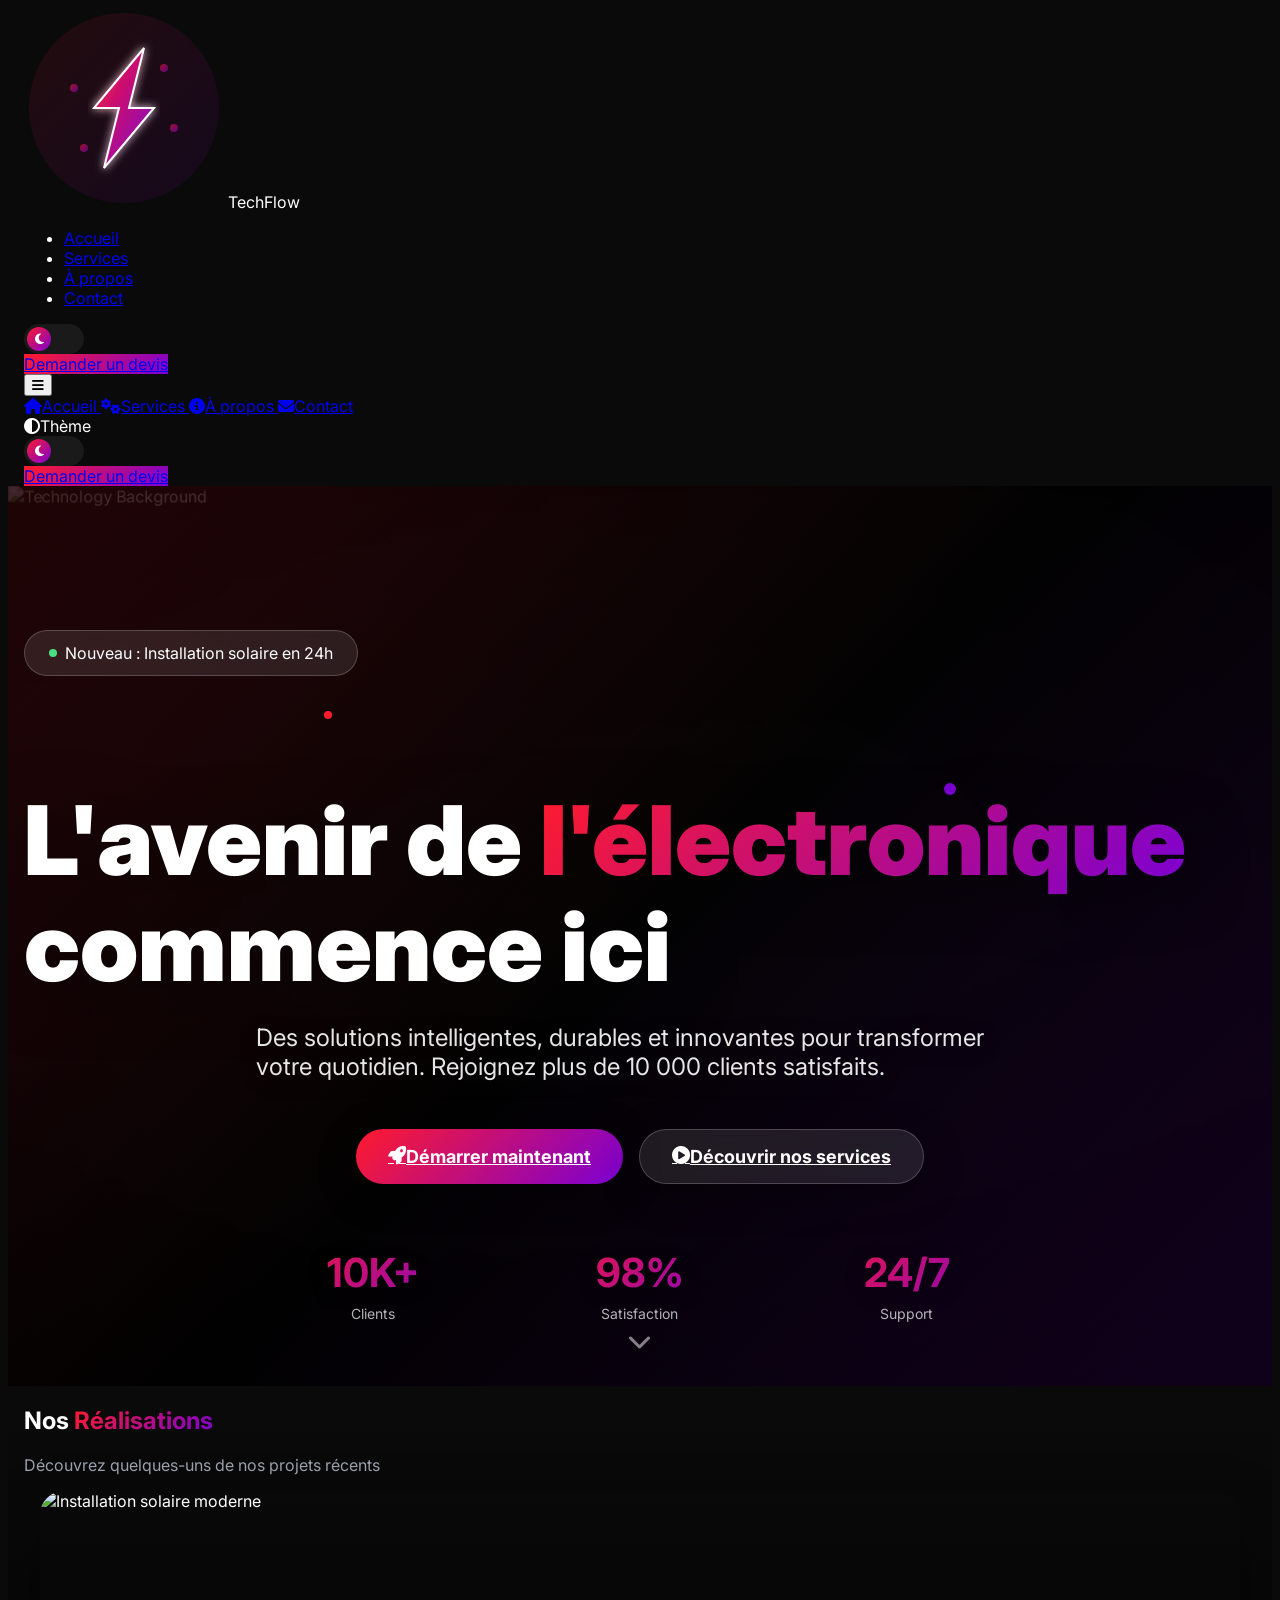
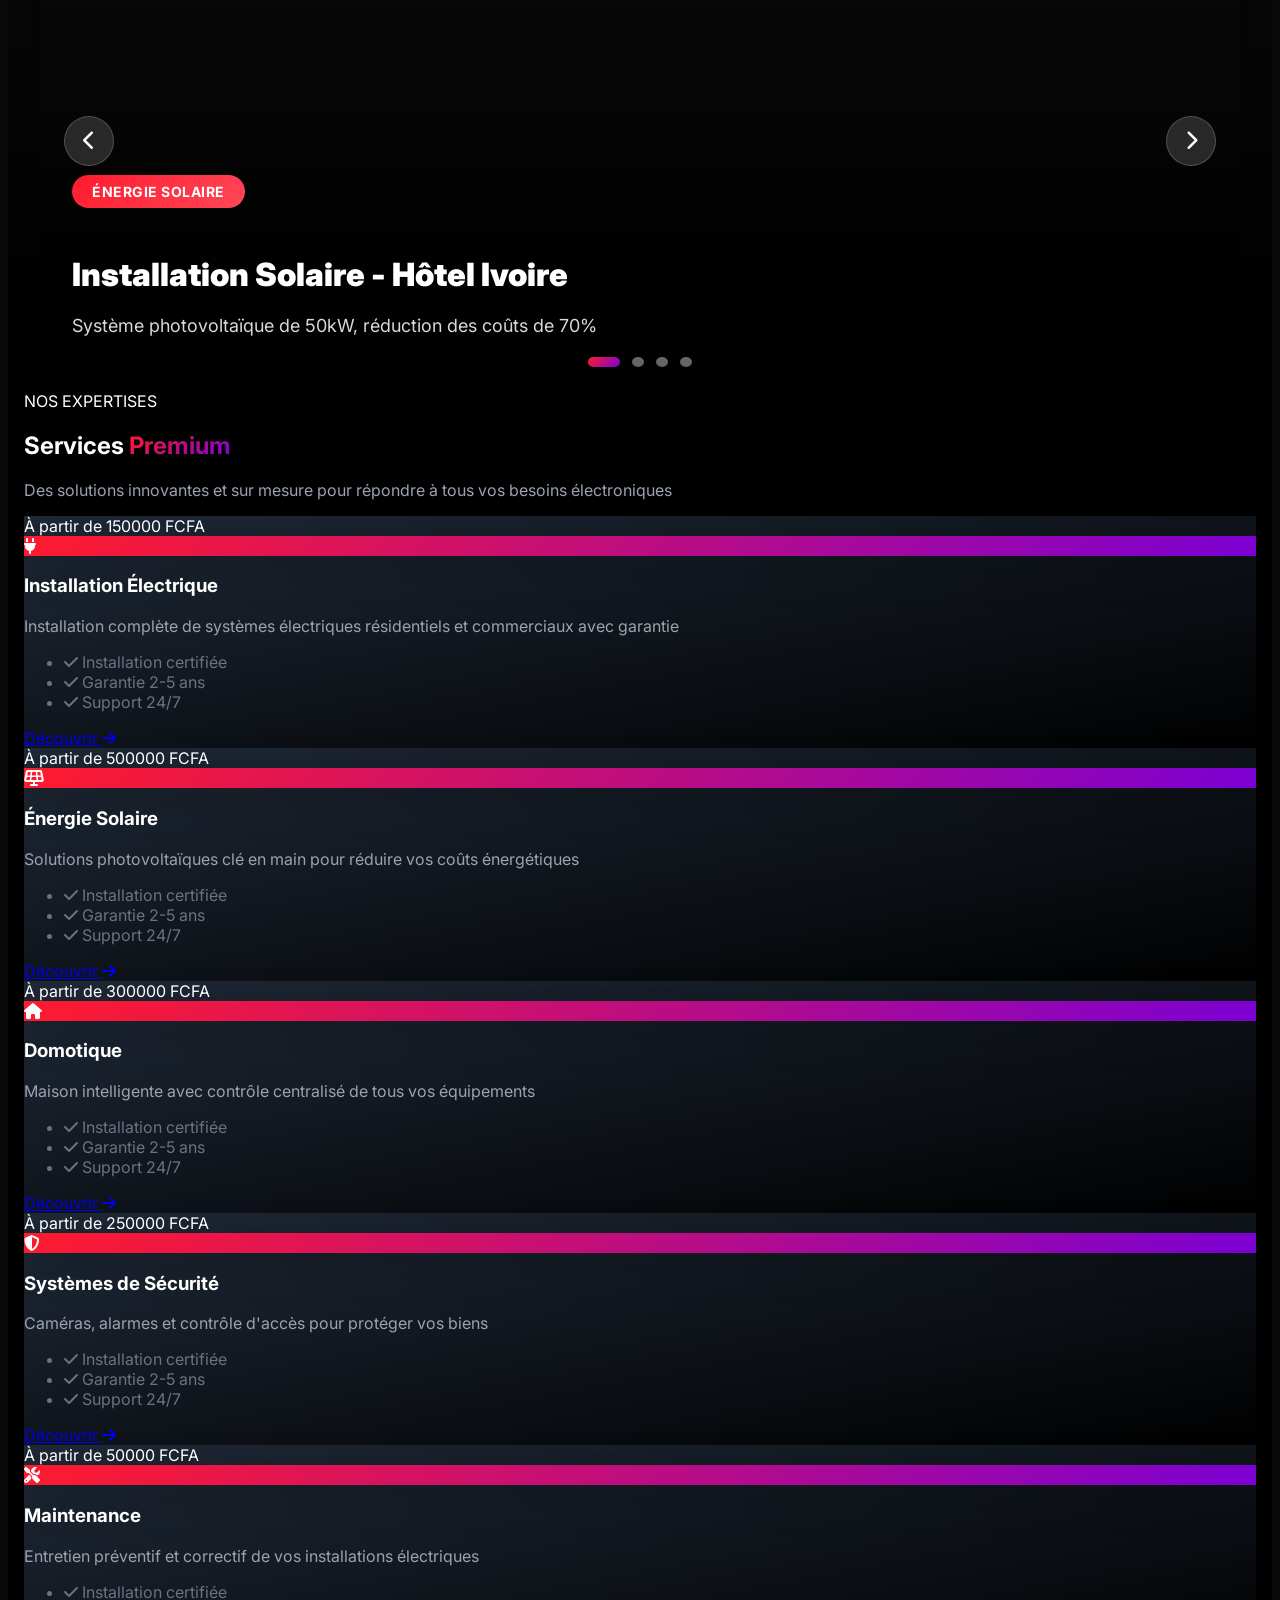
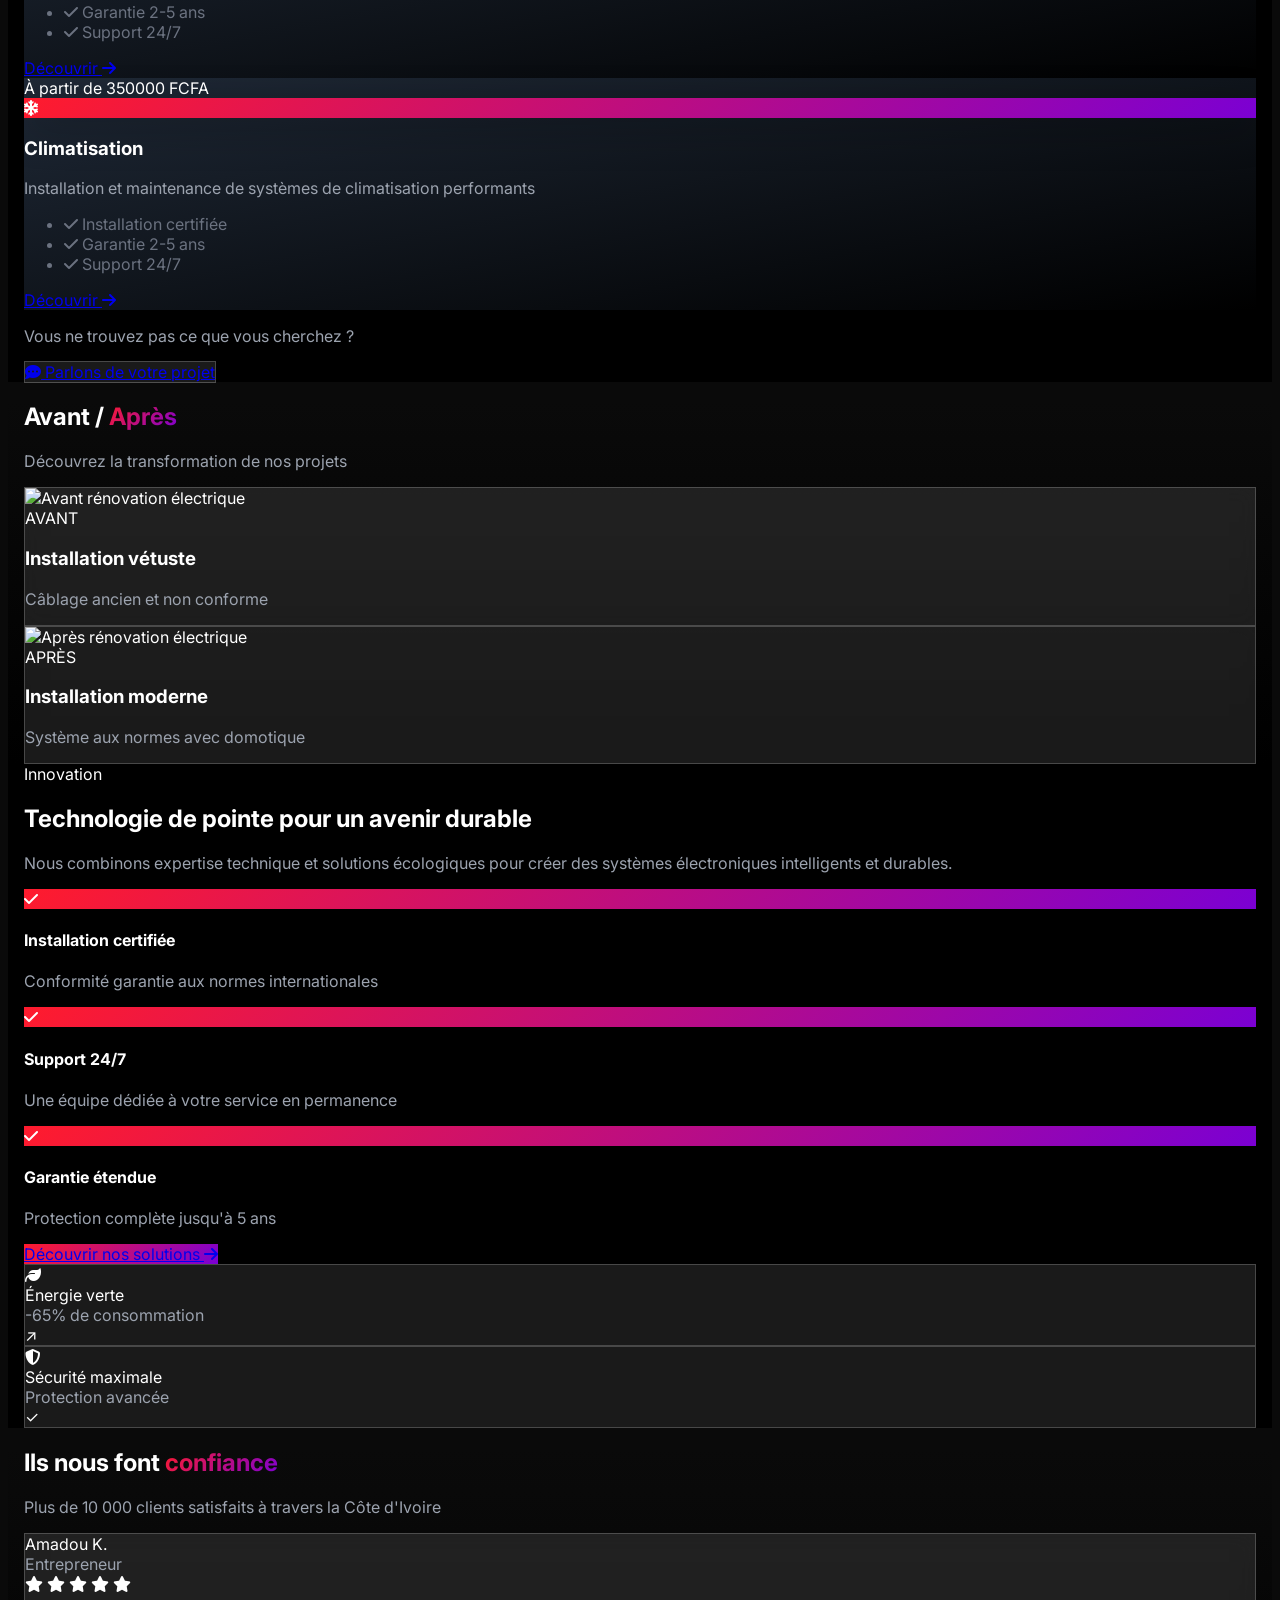
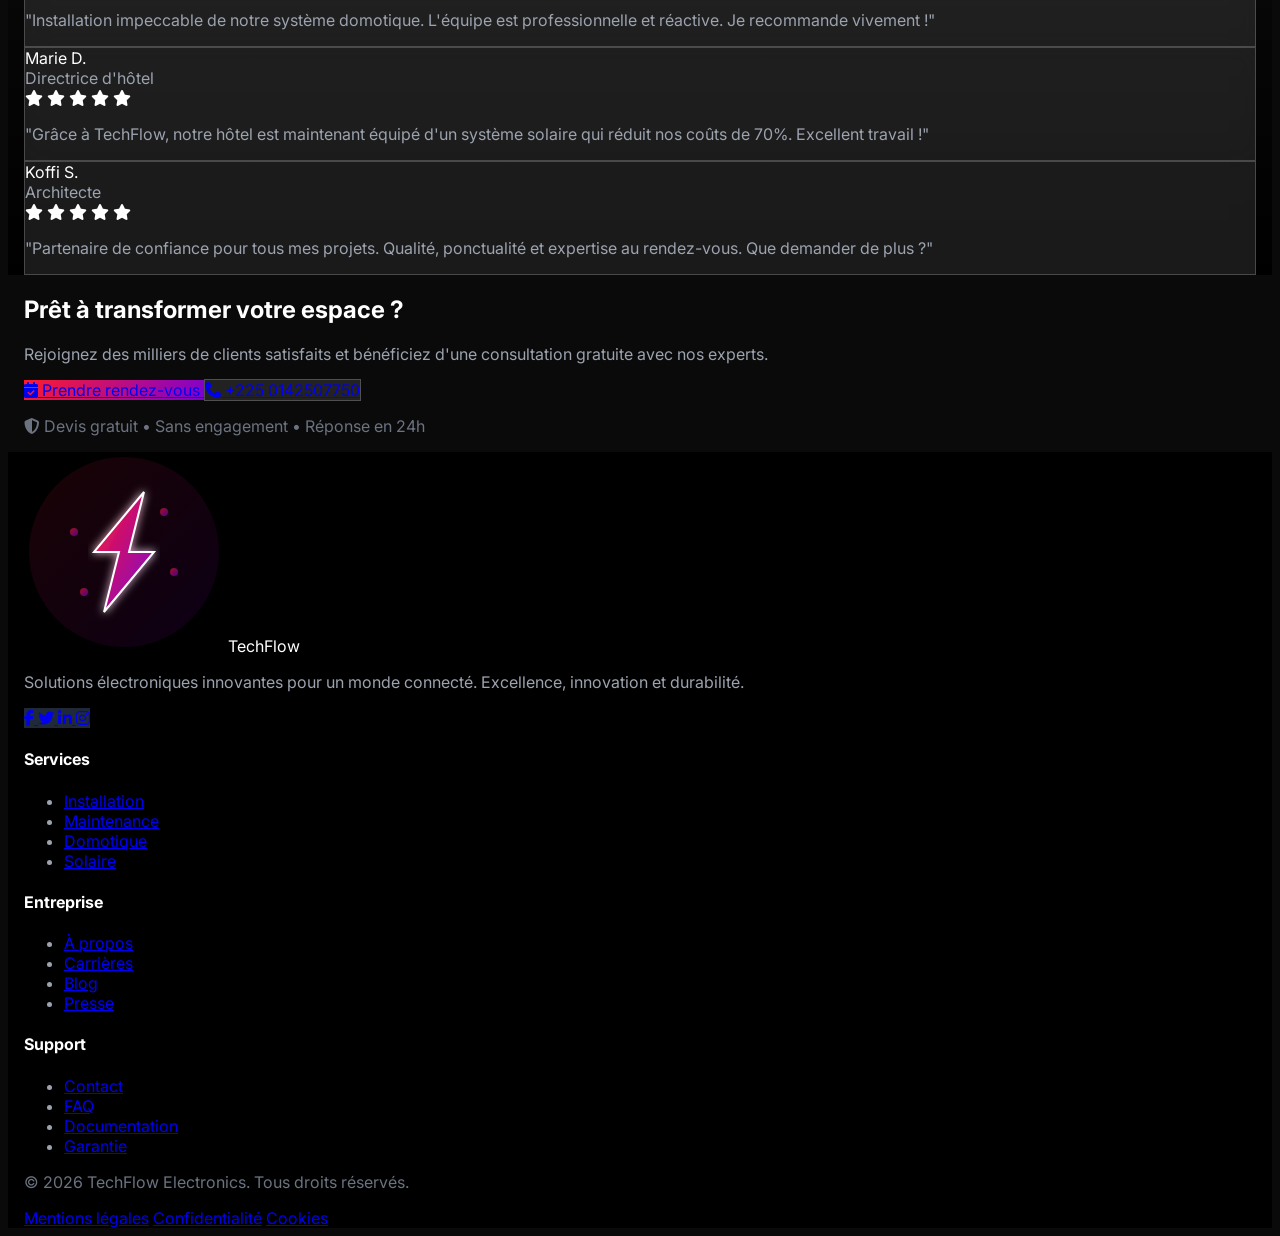
==== commit ad239549: "Add files via upload" ====
--- a/index.html
+++ b/index.html
@@ -1772,9 +1772,9 @@
                 <!-- Menu Desktop -->
                 <ul class="hidden md:flex items-center space-x-8 text-sm font-medium">
                     <li><a href="./" class="hover:text-primary transition">Accueil</a></li>
-                    <li><a href="./services/" class="hover:text-primary transition">Services</a></li>
-                    <li><a href="./about/" class="hover:text-primary transition">À propos</a></li>
-                    <li><a href="./contact/" class="hover:text-primary transition">Contact</a></li>
+                    <li><a href="services.html" class="hover:text-primary transition">Services</a></li>
+                    <li><a href="about.html" class="hover:text-primary transition">À propos</a></li>
+                    <li><a href="contact.html" class="hover:text-primary transition">Contact</a></li>
                 </ul>
                 
                 <div class="hidden md:flex items-center space-x-4">
@@ -1785,7 +1785,7 @@
         </div>
     </div>
     
-    <a href="./contact/" 
+    <a href="contact.html" 
        aria-label="Demander un devis gratuit"
        class="gradient-bg px-6 py-3 rounded-full font-semibold hover:opacity-90 transition">
         Demander un devis
@@ -1808,13 +1808,13 @@
         <a href="./" class="block py-3 hover:text-primary transition border-b border-gray-800">
             <i class="fas fa-home mr-3"></i>Accueil
         </a>
-        <a href="./services/" class="block py-3 hover:text-primary transition border-b border-gray-800">
+        <a href="services.html" class="block py-3 hover:text-primary transition border-b border-gray-800">
             <i class="fas fa-cogs mr-3"></i>Services
         </a>
-        <a href="./about/" class="block py-3 hover:text-primary transition border-b border-gray-800">
+        <a href="about.html" class="block py-3 hover:text-primary transition border-b border-gray-800">
             <i class="fas fa-info-circle mr-3"></i>À propos
         </a>
-        <a href="./contact/" class="block py-3 hover:text-primary transition border-b border-gray-800">
+        <a href="contact.html" class="block py-3 hover:text-primary transition border-b border-gray-800">
             <i class="fas fa-envelope mr-3"></i>Contact
         </a>
         
@@ -1828,7 +1828,7 @@
             </div>
         </div>
         
-        <a href="./contact/" class="gradient-bg px-6 py-3 rounded-full font-semibold block text-center mt-4">
+        <a href="contact.html" class="gradient-bg px-6 py-3 rounded-full font-semibold block text-center mt-4">
             Demander un devis
         </a>
     </div>
@@ -1884,11 +1884,11 @@
             
             <!-- Boutons -->
             <div class="hero-cta-container">
-                <a href="./contact/" class="hero-btn hero-btn-primary">
+                <a href="contact.html" class="hero-btn hero-btn-primary">
                     <i class="fas fa-rocket mr-2"></i>
                     Démarrer maintenant
                 </a>
-                <a href="./services/" class="hero-btn hero-btn-secondary">
+                <a href="services.html" class="hero-btn hero-btn-secondary">
                     <i class="fas fa-play-circle mr-2"></i>
                     Découvrir nos services
                 </a>
@@ -2089,7 +2089,7 @@
                         </ul>
                         
                         <!-- Bouton -->
-                        <a href="./services/" 
+                        <a href="services.html" 
                            aria-label="En savoir plus sur Installation Électrique"
                            class="inline-flex items-center text-primary font-bold group/btn">
                             <span class="mr-2">Découvrir</span>
@@ -2144,7 +2144,7 @@
                         </ul>
                         
                         <!-- Bouton -->
-                        <a href="./services/" 
+                        <a href="services.html" 
                            aria-label="En savoir plus sur Énergie Solaire"
                            class="inline-flex items-center text-primary font-bold group/btn">
                             <span class="mr-2">Découvrir</span>
@@ -2199,7 +2199,7 @@
                         </ul>
                         
                         <!-- Bouton -->
-                        <a href="./services/" 
+                        <a href="services.html" 
                            aria-label="En savoir plus sur Domotique"
                            class="inline-flex items-center text-primary font-bold group/btn">
                             <span class="mr-2">Découvrir</span>
@@ -2254,7 +2254,7 @@
                         </ul>
                         
                         <!-- Bouton -->
-                        <a href="./services/" 
+                        <a href="services.html" 
                            aria-label="En savoir plus sur Systèmes de Sécurité"
                            class="inline-flex items-center text-primary font-bold group/btn">
                             <span class="mr-2">Découvrir</span>
@@ -2309,7 +2309,7 @@
                         </ul>
                         
                         <!-- Bouton -->
-                        <a href="./services/" 
+                        <a href="services.html" 
                            aria-label="En savoir plus sur Maintenance"
                            class="inline-flex items-center text-primary font-bold group/btn">
                             <span class="mr-2">Découvrir</span>
@@ -2364,7 +2364,7 @@
                         </ul>
                         
                         <!-- Bouton -->
-                        <a href="./services/" 
+                        <a href="services.html" 
                            aria-label="En savoir plus sur Climatisation"
                            class="inline-flex items-center text-primary font-bold group/btn">
                             <span class="mr-2">Découvrir</span>
@@ -2379,7 +2379,7 @@
         <!-- CTA Bas de section -->
         <div class="text-center mt-16 fade-in">
             <p class="text-gray-400 mb-6">Vous ne trouvez pas ce que vous cherchez ?</p>
-            <a href="./contact/" 
+            <a href="contact.html" 
                class="inline-flex items-center glass px-8 py-4 rounded-full font-bold hover:bg-white/20 transition">
                 <i class="fas fa-comment-dots mr-3"></i>
                 Parlons de votre projet
@@ -2487,7 +2487,7 @@
                     </div>
                 </div>
                 
-                <a href="./services/" 
+                <a href="services.html" 
                    aria-label="Découvrir toutes nos solutions"
                    class="inline-flex items-center gradient-bg px-8 py-4 rounded-full font-bold mt-8 hover:opacity-90 transition">
                     Découvrir nos solutions
@@ -2639,7 +2639,7 @@
             </p>
             
             <div class="flex flex-col sm:flex-row justify-center gap-4">
-                <a href="./contact/" 
+                <a href="contact.html" 
                    aria-label="Prendre rendez-vous avec nos experts"
                    class="gradient-bg px-10 py-5 rounded-full font-bold text-lg hover:opacity-90 transition transform hover:scale-105 flex items-center justify-center">
                     <i class="fas fa-calendar-check mr-3"></i>
@@ -2904,10 +2904,10 @@
                 <div>
                     <h4 class="font-bold text-lg mb-4">Services</h4>
                     <ul class="space-y-3 text-gray-400">
-                        <li><a href="./services/" class="hover:text-white transition">Installation</a></li>
-                        <li><a href="./services/" class="hover:text-white transition">Maintenance</a></li>
-                        <li><a href="./services/" class="hover:text-white transition">Domotique</a></li>
-                        <li><a href="./services/" class="hover:text-white transition">Solaire</a></li>
+                        <li><a href="services.html" class="hover:text-white transition">Installation</a></li>
+                        <li><a href="services.html" class="hover:text-white transition">Maintenance</a></li>
+                        <li><a href="services.html" class="hover:text-white transition">Domotique</a></li>
+                        <li><a href="services.html" class="hover:text-white transition">Solaire</a></li>
                     </ul>
                 </div>
                 
@@ -2915,10 +2915,10 @@
                 <div>
                     <h4 class="font-bold text-lg mb-4">Entreprise</h4>
                     <ul class="space-y-3 text-gray-400">
-                        <li><a href="./about/" class="hover:text-white transition">À propos</a></li>
-                        <li><a href="./careers/" class="hover:text-white transition">Carrières</a></li>
-                        <li><a href="./blog/" class="hover:text-white transition">Blog</a></li>
-                        <li><a href="./press/" class="hover:text-white transition">Presse</a></li>
+                        <li><a href="about.html" class="hover:text-white transition">À propos</a></li>
+                        <li><a href="careers.html" class="hover:text-white transition">Carrières</a></li>
+                        <li><a href="blog.html" class="hover:text-white transition">Blog</a></li>
+                        <li><a href="press.html" class="hover:text-white transition">Presse</a></li>
 
                     </ul>
                 </div>
@@ -2927,10 +2927,10 @@
                 <div>
                     <h4 class="font-bold text-lg mb-4">Support</h4>
                     <ul class="space-y-3 text-gray-400">
-                        <li><a href="./contact/" class="hover:text-white transition">Contact</a></li>
-                        <li><a href="./faq/" class="hover:text-white transition">FAQ</a></li>
-                        <li><a href="./documentation/" class="hover:text-white transition">Documentation</a></li>
-                        <li><a href="./warranty/" class="hover:text-white transition">Garantie</a></li>
+                        <li><a href="contact.html" class="hover:text-white transition">Contact</a></li>
+                        <li><a href="faq.html" class="hover:text-white transition">FAQ</a></li>
+                        <li><a href="documentation.html" class="hover:text-white transition">Documentation</a></li>
+                        <li><a href="warranty.html" class="hover:text-white transition">Garantie</a></li>
                     </ul>
                 </div>
             </div>
@@ -2941,9 +2941,9 @@
                     © 2026 TechFlow Electronics. Tous droits réservés.
                 </p>
                 <div class="flex space-x-6 text-sm text-gray-500">
-                    <a href="./legal/" class="hover:text-white transition">Mentions légales</a>
-                    <a href="./privacy/" class="hover:text-white transition">Confidentialité</a>
-                    <a href="./cookies/" class="hover:text-white transition">Cookies</a>
+                    <a href="legal.html" class="hover:text-white transition">Mentions légales</a>
+                    <a href="privacy.html" class="hover:text-white transition">Confidentialité</a>
+                    <a href="cookies.html" class="hover:text-white transition">Cookies</a>
                 </div>
             </div>
         </div>
@@ -3068,3 +3068,5 @@
 </script>
 </body>
 </html>
+
+
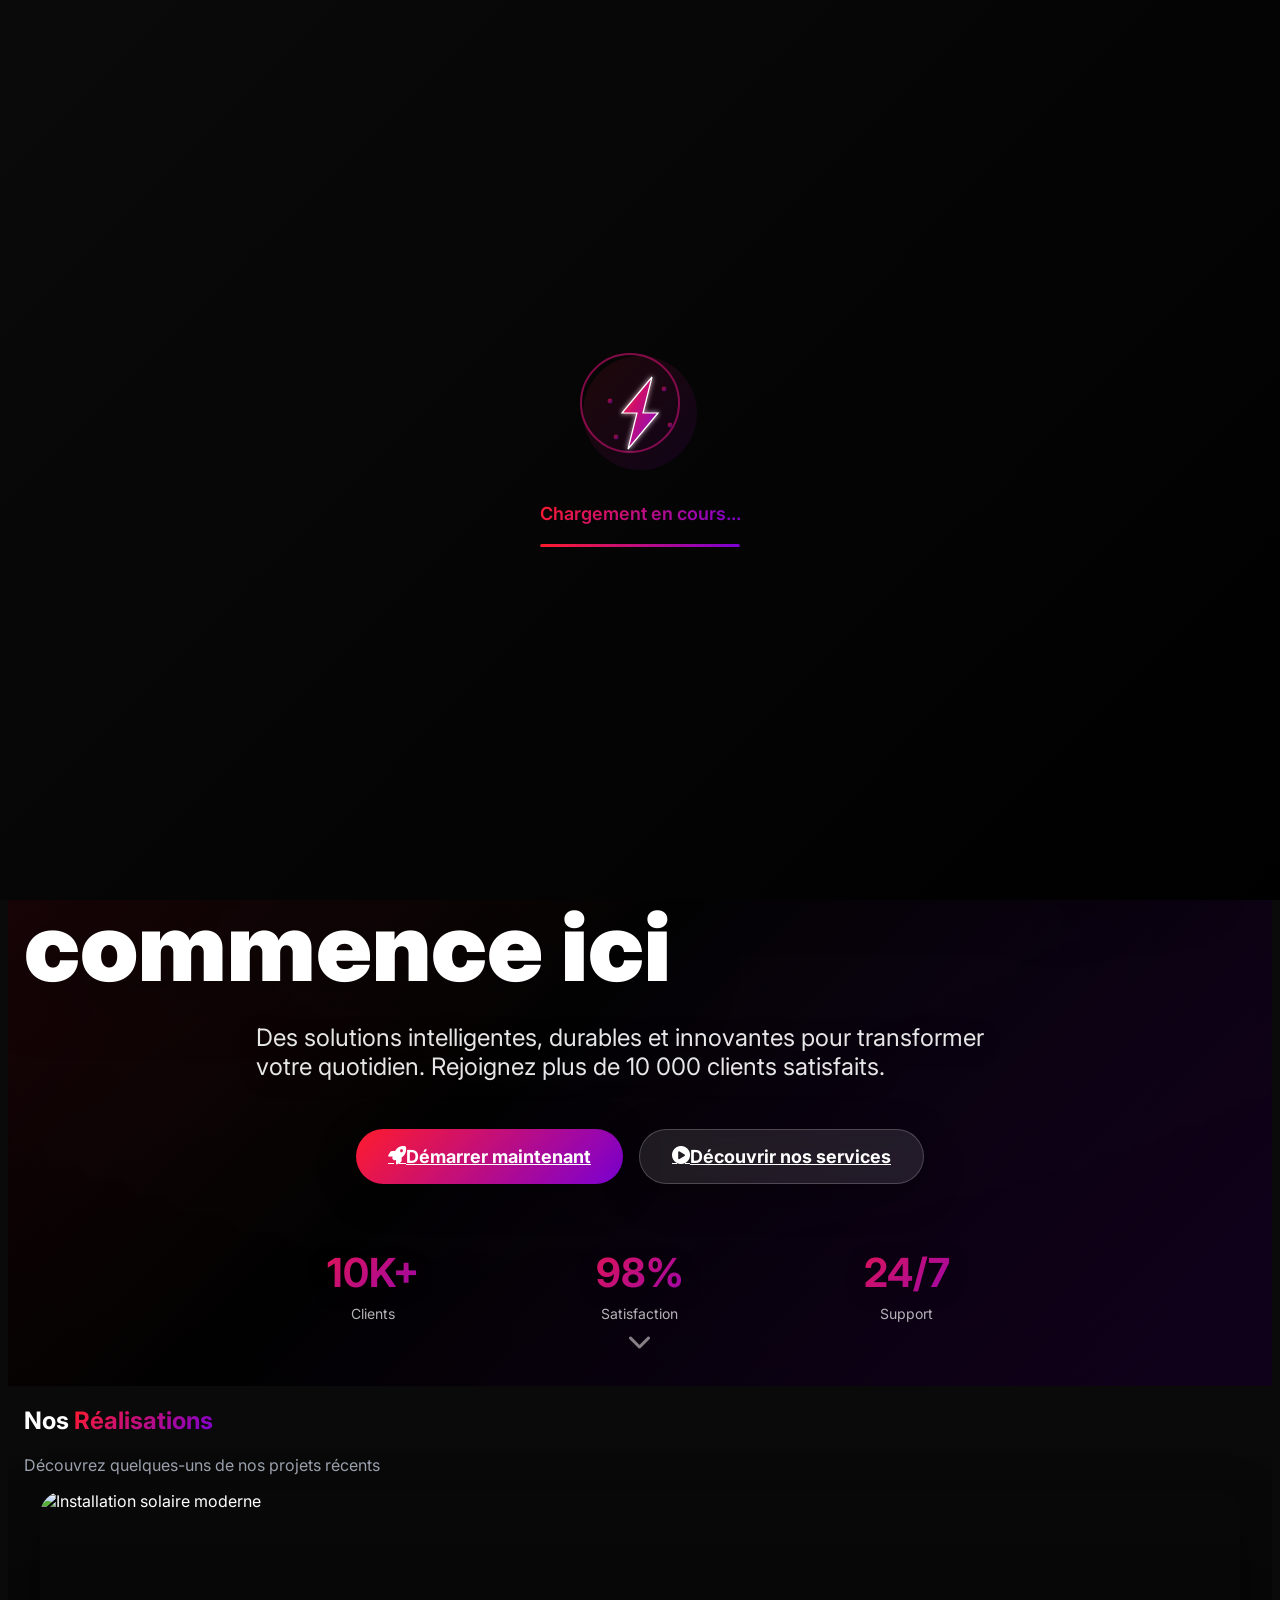
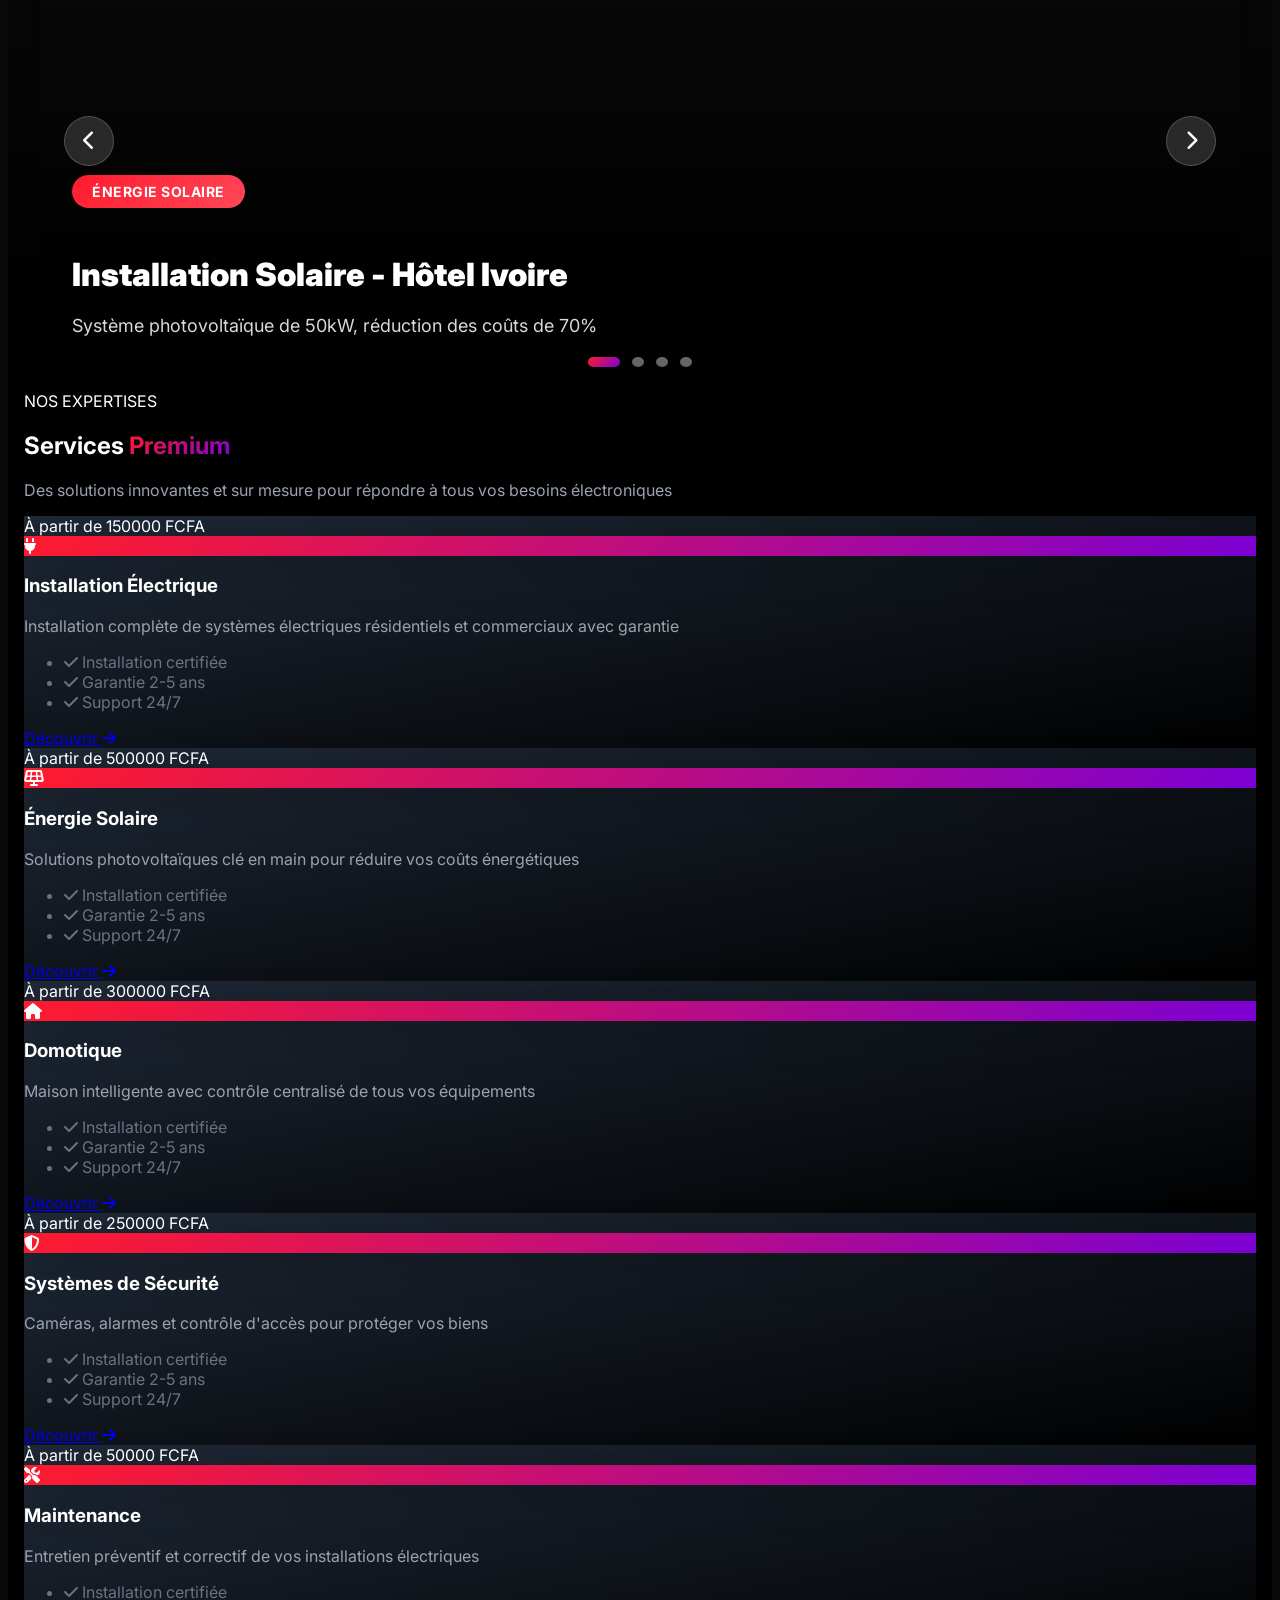
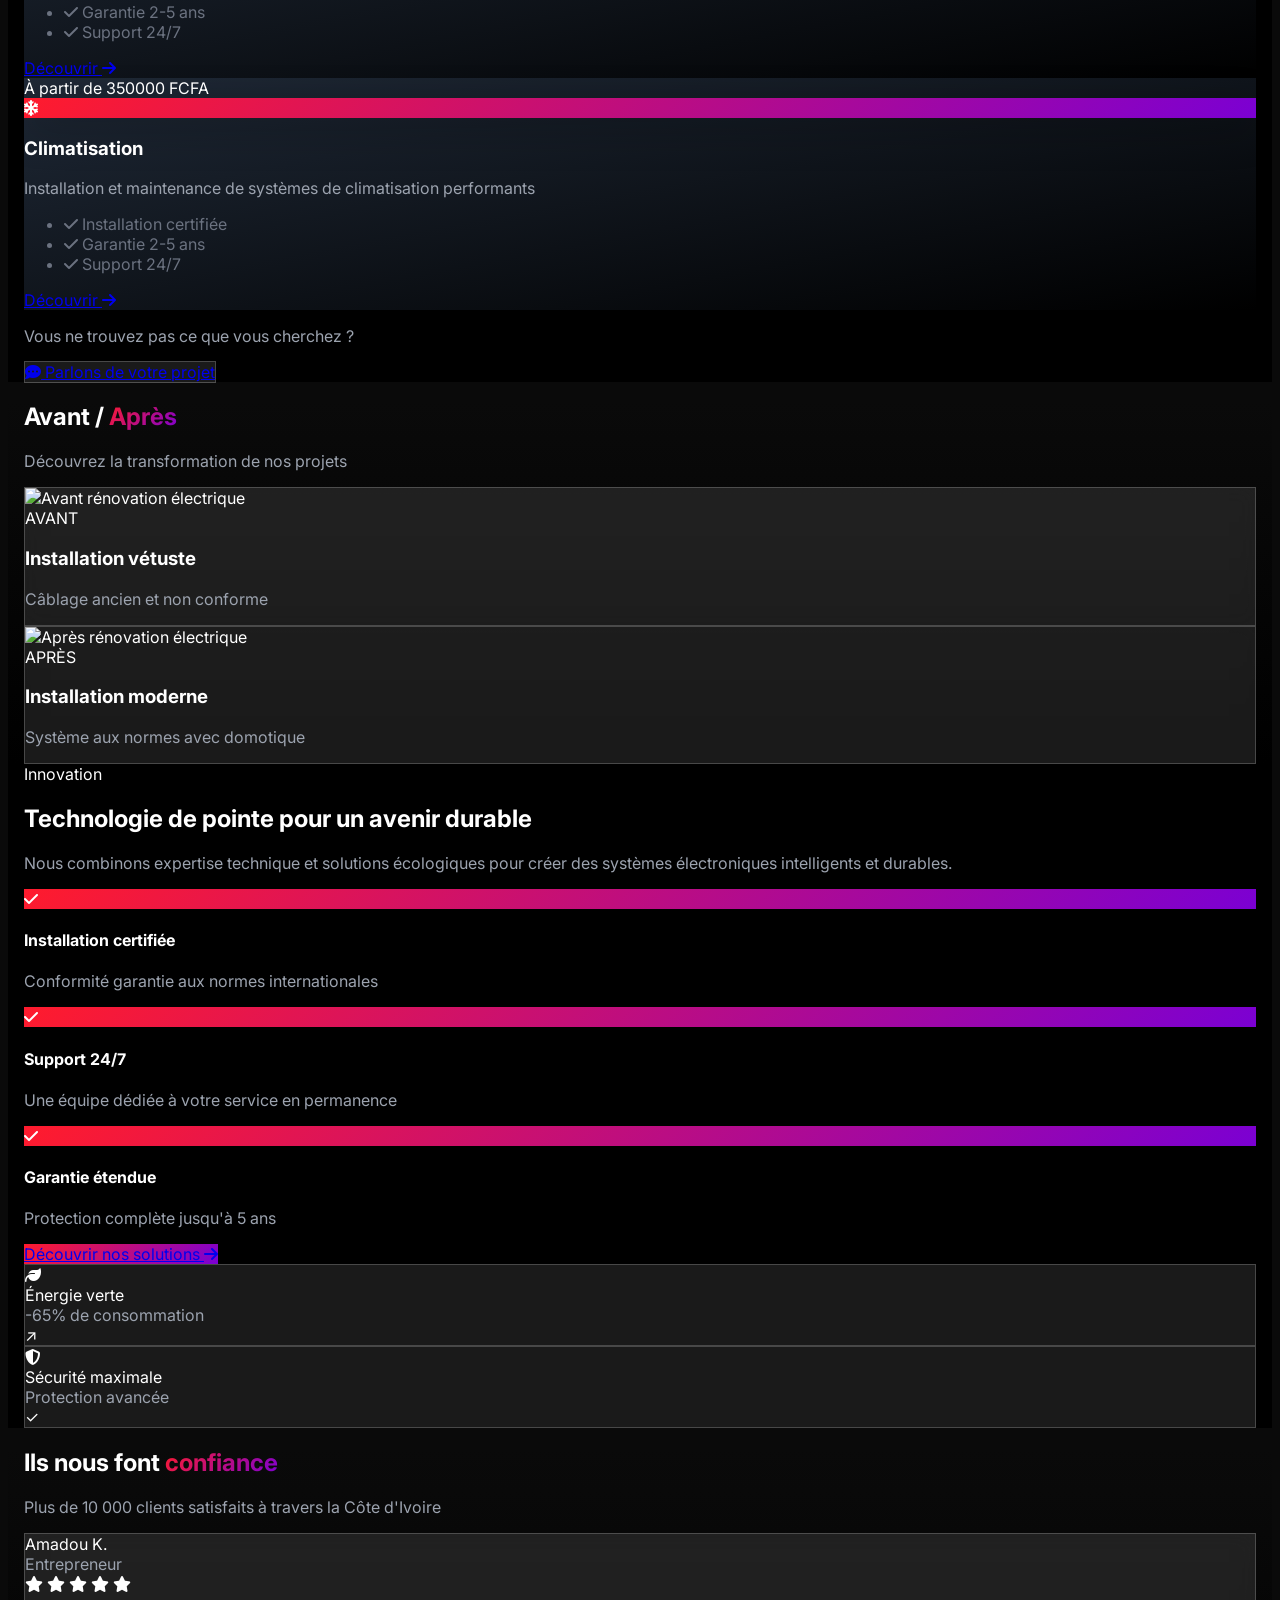
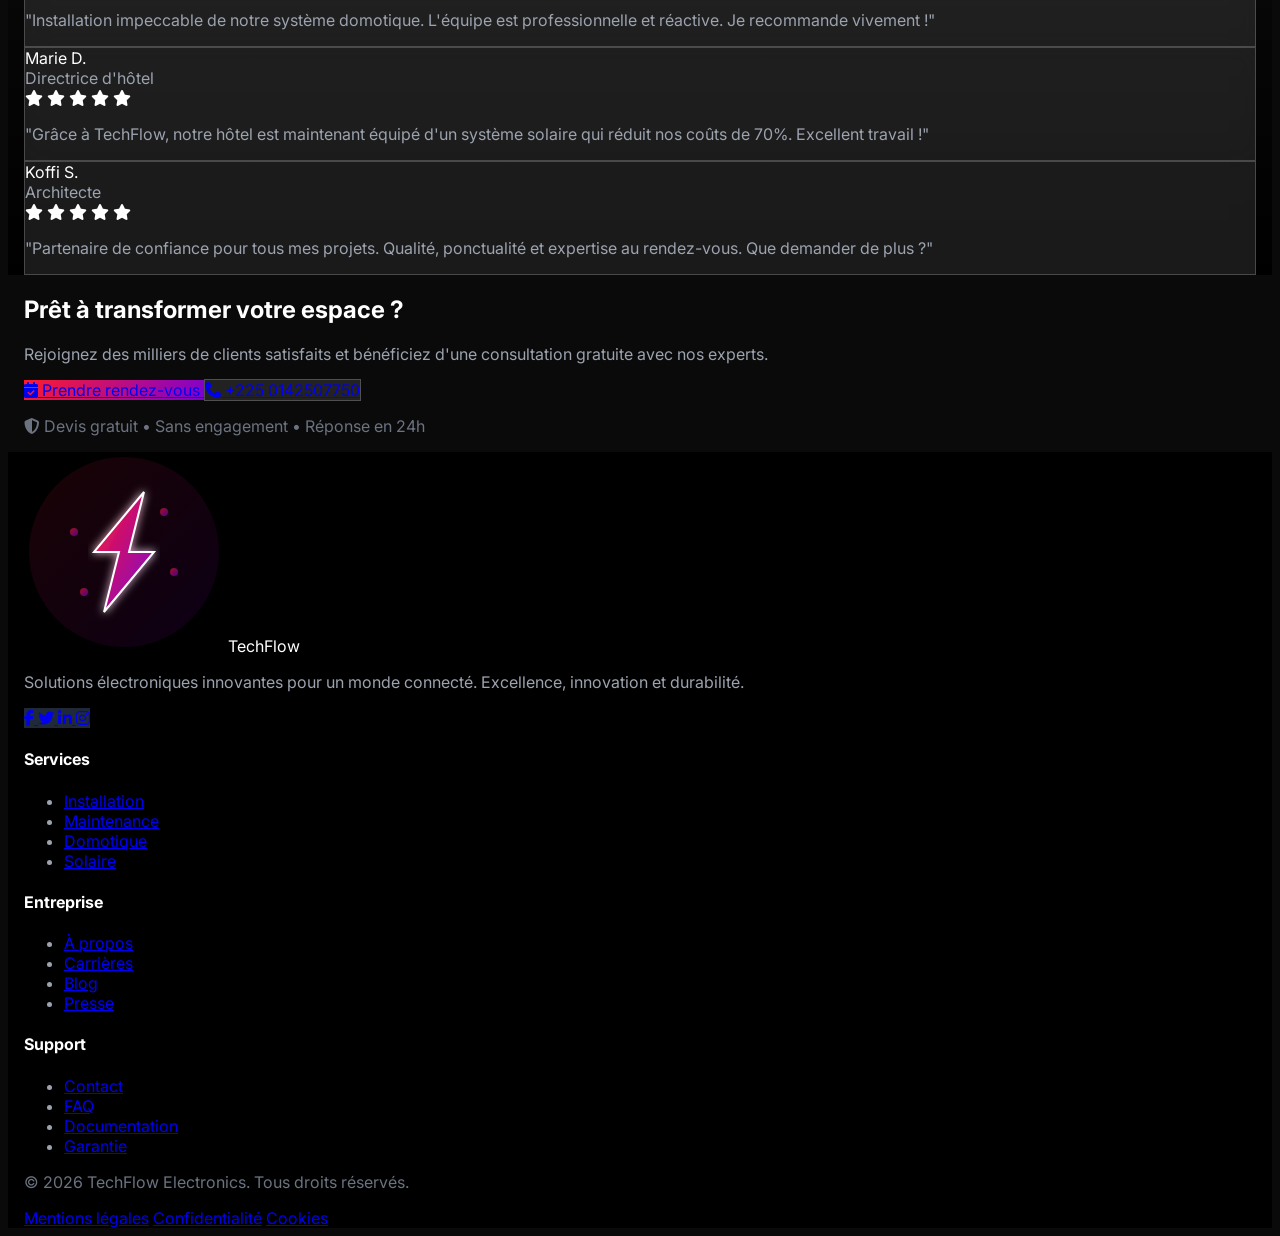
==== commit faf97ee3: "Add files via upload" ====
--- a/index.html
+++ b/index.html
@@ -34,8 +34,9 @@
     <!-- Favicon -->
 <link rel="icon" type="image/svg+xml" href="./static/images/favicon.svg">
 <link rel="alternate icon" href="./static/images/favicon.ico">
-<link rel="apple-touch-icon" sizes="180x180" href="./static/images/apple-touch-icon.png">
+
 <link rel="manifest" href="./static/site.webmanifest">
+<link rel="stylesheet" href="./css/style.css">
     
     <script src="https://cdn.tailwindcss.com"></script>
     <link rel="stylesheet" href="https://cdnjs.cloudflare.com/ajax/libs/font-awesome/6.4.0/css/all.min.css">
@@ -54,1679 +55,7 @@
         }
     </script>
     
-    <style>
-    @import url('https://fonts.googleapis.com/css2?family=Inter:wght@300;400;500;600;700;800;900&display=swap');
-    
-    * {
-        font-family: 'Inter', sans-serif;
-    }
-    
-    html {
-        scroll-behavior: smooth;
-    }
-    
-    /* ===== VARIABLES CSS POUR DARK/LIGHT MODE ===== */
-    :root {
-        /* Backgrounds */
-        --bg-primary: #0A0A0A;
-        --bg-secondary: #000000;
-        --bg-tertiary: #1a1a1a;
-        --bg-card: #1f2937;
-        --bg-card-hover: #374151;
-        
-        /* Textes */
-        --text-primary: #ffffff;
-        --text-secondary: #9ca3af;
-        --text-tertiary: #6b7280;
-        
-        /* Bordures */
-        --border-color: #374151;
-        --border-light: #4b5563;
-        
-        /* Glass effect */
-        --glass-bg: rgba(255, 255, 255, 0.1);
-        --glass-border: rgba(255, 255, 255, 0.2);
-        
-        /* Shadows */
-        --shadow: rgba(0, 0, 0, 0.3);
-    }
-    
-    [data-theme="light"] {
-        /* Backgrounds */
-        --bg-primary: #ffffff;
-        --bg-secondary: #f9fafb;
-        --bg-tertiary: #f3f4f6;
-        --bg-card: #ffffff;
-        --bg-card-hover: #f9fafb;
-        
-        /* Textes */
-        --text-primary: #0A0A0A;
-        --text-secondary: #4b5563;
-        --text-tertiary: #6b7280;
-        
-        /* Bordures */
-        --border-color: #e5e7eb;
-        --border-light: #d1d5db;
-        
-        /* Glass effect */
-        --glass-bg: rgba(0, 0, 0, 0.05);
-        --glass-border: rgba(0, 0, 0, 0.1);
-        
-        /* Shadows */
-        --shadow: rgba(0, 0, 0, 0.1);
-    }
-    
-    /* Application des variables */
-    body {
-        background-color: var(--bg-primary);
-        color: var(--text-primary);
-        transition: background-color 0.3s ease, color 0.3s ease;
-    }
-    
-    /* ===== CLASSES RÉUTILISABLES ===== */
-    .bg-dark {
-        background-color: var(--bg-primary) !important;
-    }
-    
-    .bg-black {
-        background-color: var(--bg-secondary) !important;
-    }
-    
-    .bg-gray-900 {
-        background-color: var(--bg-card) !important;
-    }
-    
-    .bg-gray-800 {
-        background-color: var(--bg-tertiary) !important;
-    }
-    
-    .text-white {
-        color: var(--text-primary) !important;
-    }
-    
-    .text-gray-300 {
-        color: var(--text-secondary) !important;
-    }
-    
-    .text-gray-400 {
-        color: var(--text-secondary) !important;
-    }
-    
-    .text-gray-500 {
-        color: var(--text-tertiary) !important;
-    }
-    
-    .border-gray-800 {
-        border-color: var(--border-color) !important;
-    }
-    
-    .border-gray-900 {
-        border-color: var(--border-light) !important;
-    }
-    
-    /* Glass effect */
-    .glass {
-        background: var(--glass-bg) !important;
-        backdrop-filter: blur(10px);
-        border: 1px solid var(--glass-border) !important;
-    }
-    
-    /* Gradient (reste identique) */
-    .gradient-text {
-        background: linear-gradient(135deg, #FF1B2D 0%, #7B00D3 100%);
-        -webkit-background-clip: text;
-        -webkit-text-fill-color: transparent;
-        background-clip: text;
-    }
-    
-    .gradient-bg {
-        background: linear-gradient(135deg, #FF1B2D 0%, #7B00D3 100%);
-    }
-    
-    /* ===== SECTIONS SPÉCIFIQUES ===== */
-    
-    /* Hero sections avec gradient */
-    section[class*="gradient"] {
-        position: relative;
-    }
-    
-    section .absolute.inset-0 {
-        background-color: var(--bg-secondary);
-    }
-    
-    /* Cards et conteneurs */
-    .bg-gradient-to-br {
-        background: linear-gradient(to bottom right, var(--bg-card), var(--bg-secondary)) !important;
-    }
-    
-    .bg-gradient-to-b {
-        background: linear-gradient(to bottom, var(--bg-primary), var(--bg-secondary)) !important;
-    }
-    
-    /* Navbar */
-    #navbar {
-        color: var(--text-primary);
-    }
-    
-    .navbar-scrolled {
-        background: var(--bg-primary) !important;
-        backdrop-filter: blur(20px);
-        box-shadow: 0 4px 30px var(--shadow);
-    }
-    
-    /* Menu mobile */
-    #mobile-menu {
-        background: var(--bg-primary) !important;
-        border-color: var(--border-color) !important;
-    }
-    
-    /* Footer */
-    footer {
-        background-color: var(--bg-secondary) !important;
-        border-top-color: var(--border-color) !important;
-    }
-    
-    /* Hover effects */
-    .hover\:bg-primary:hover {
-        background-color: #FF1B2D !important;
-    }
-    
-    .hover\:bg-gray-700:hover {
-        background-color: var(--bg-card-hover) !important;
-    }
-    
-    .hover\:text-white:hover {
-        color: var(--text-primary) !important;
-    }
-    
-    .hover\:text-primary:hover {
-        color: #FF1B2D !important;
-    }
-    
-    .hover\:border-primary:hover {
-        border-color: #FF1B2D !important;
-    }
-    
-    /* ===== ANIMATIONS ===== */
-    .animate-float {
-        animation: float 6s ease-in-out infinite;
-    }
-    
-    @keyframes float {
-        0%, 100% { transform: translateY(0px); }
-        50% { transform: translateY(-20px); }
-    }
-    
-    .hover-scale {
-        transition: transform 0.3s ease;
-    }
-    
-    .hover-scale:hover {
-        transform: scale(1.05);
-    }
-    
-    .fade-in {
-        opacity: 0;
-        transform: translateY(30px);
-        transition: opacity 0.6s ease, transform 0.6s ease;
-    }
-    
-    .fade-in.visible {
-        opacity: 1;
-        transform: translateY(0);
-    }
-    
-    /* ===== THEME SWITCH ===== */
-    .theme-switch {
-        position: relative;
-        width: 60px;
-        height: 30px;
-        background: var(--bg-tertiary);
-        border-radius: 30px;
-        cursor: pointer;
-        transition: background 0.3s;
-    }
-    
-    .theme-switch-slider {
-        position: absolute;
-        top: 3px;
-        left: 3px;
-        width: 24px;
-        height: 24px;
-        background: linear-gradient(135deg, #FF1B2D, #7B00D3);
-        border-radius: 50%;
-        transition: transform 0.3s;
-        display: flex;
-        align-items: center;
-        justify-content: center;
-        color: white;
-        font-size: 12px;
-    }
-    
-    [data-theme="light"] .theme-switch-slider {
-        transform: translateX(30px);
-    }
-    
-    /* ===== LOADER ===== */
-    #page-loader {
-        position: fixed;
-        top: 0;
-        left: 0;
-        width: 100%;
-        height: 100%;
-        background: linear-gradient(135deg, var(--bg-primary) 0%, var(--bg-secondary) 100%);
-        display: flex;
-        flex-direction: column;
-        align-items: center;
-        justify-content: center;
-        z-index: 9999;
-        transition: opacity 0.5s ease, visibility 0.5s ease;
-    }
-    
-    #page-loader.hidden {
-        opacity: 0;
-        visibility: hidden;
-    }
-    
-    .loader-logo {
-        width: 120px;
-        height: 120px;
-        position: relative;
-        animation: pulse 2s ease-in-out infinite;
-    }
-    
-    @keyframes pulse {
-        0%, 100% {
-            transform: scale(1);
-            filter: drop-shadow(0 0 20px rgba(255, 27, 45, 0.5));
-        }
-        50% {
-            transform: scale(1.1);
-            filter: drop-shadow(0 0 40px rgba(123, 0, 211, 0.8));
-        }
-    }
-    
-    .electric-effect {
-        position: absolute;
-        width: 100%;
-        height: 100%;
-        top: 0;
-        left: 0;
-    }
-    
-    .electric-bolt {
-        position: absolute;
-        width: 2px;
-        height: 30px;
-        background: linear-gradient(to bottom, rgba(255, 27, 45, 0), #FF1B2D, rgba(255, 27, 45, 0));
-        animation: electricBolt 1.5s ease-in-out infinite;
-        opacity: 0;
-    }
-    
-    .electric-bolt:nth-child(1) {
-        top: -30px;
-        left: 30%;
-        animation-delay: 0s;
-    }
-    
-    .electric-bolt:nth-child(2) {
-        top: -30px;
-        right: 30%;
-        animation-delay: 0.3s;
-    }
-    
-    .electric-bolt:nth-child(3) {
-        bottom: -30px;
-        left: 40%;
-        animation-delay: 0.6s;
-        background: linear-gradient(to bottom, rgba(123, 0, 211, 0), #7B00D3, rgba(123, 0, 211, 0));
-    }
-    
-    .electric-bolt:nth-child(4) {
-        bottom: -30px;
-        right: 40%;
-        animation-delay: 0.9s;
-        background: linear-gradient(to bottom, rgba(123, 0, 211, 0), #7B00D3, rgba(123, 0, 211, 0));
-    }
-    
-    @keyframes electricBolt {
-        0%, 100% {
-            opacity: 0;
-            transform: translateY(0);
-        }
-        50% {
-            opacity: 1;
-            transform: translateY(20px);
-        }
-    }
-    
-    .energy-ring {
-        position: absolute;
-        border: 2px solid;
-        border-radius: 50%;
-        animation: expandRing 2s ease-out infinite;
-    }
-    
-    .energy-ring:nth-child(1) {
-        width: 100px;
-        height: 100px;
-        border-color: rgba(255, 27, 45, 0.3);
-        animation-delay: 0s;
-    }
-    
-    .energy-ring:nth-child(2) {
-        width: 100px;
-        height: 100px;
-        border-color: rgba(123, 0, 211, 0.3);
-        animation-delay: 0.5s;
-    }
-    
-    .energy-ring:nth-child(3) {
-        width: 100px;
-        height: 100px;
-        border-color: rgba(255, 27, 45, 0.2);
-        animation-delay: 1s;
-    }
-    
-    @keyframes expandRing {
-        0% {
-            transform: scale(1);
-            opacity: 1;
-        }
-        100% {
-            transform: scale(2.5);
-            opacity: 0;
-        }
-    }
-    
-    .loader-text {
-        margin-top: 30px;
-        font-size: 18px;
-        font-weight: 600;
-        background: linear-gradient(135deg, #FF1B2D, #7B00D3);
-        -webkit-background-clip: text;
-        -webkit-text-fill-color: transparent;
-        animation: fadeInOut 2s ease-in-out infinite;
-    }
-    
-    @keyframes fadeInOut {
-        0%, 100% { opacity: 0.5; }
-        50% { opacity: 1; }
-    }
-    
-    .loader-progress {
-        width: 200px;
-        height: 3px;
-        background: var(--bg-tertiary);
-        border-radius: 10px;
-        margin-top: 20px;
-        overflow: hidden;
-    }
-    
-    .loader-progress-bar {
-        height: 100%;
-        background: linear-gradient(90deg, #FF1B2D, #7B00D3);
-        animation: loadingProgress 2s ease-in-out infinite;
-        border-radius: 10px;
-    }
-    
-    @keyframes loadingProgress {
-        0% { width: 0%; }
-        50% { width: 70%; }
-        100% { width: 100%; }
-    }
-    
-    /* ===== INPUTS ET FORMULAIRES ===== */
-    input, textarea, select {
-        background-color: var(--bg-card) !important;
-        color: var(--text-primary) !important;
-        border-color: var(--border-color) !important;
-    }
-    
-    input:focus, textarea:focus, select:focus {
-        border-color: #FF1B2D !important;
-    }
-    
-    /* ===== OMBRES ===== */
-    .shadow-lg, .shadow-xl, .shadow-2xl {
-        box-shadow: 0 10px 40px var(--shadow) !important;
-    }
-    
-    /* ===== MODE CLAIR - AJUSTEMENTS SPÉCIAUX ===== */
-    [data-theme="light"] .bg-primary\/20 {
-        background-color: rgba(255, 27, 45, 0.1) !important;
-    }
-    
-    [data-theme="light"] .bg-primary\/10 {
-        background-color: rgba(255, 27, 45, 0.05) !important;
-    }
-    
-    [data-theme="light"] .text-primary {
-        color: #FF1B2D !important;
-    }
-    
-    /* Boutons sociaux en mode clair */
-    [data-theme="light"] .bg-gray-900 {
-        background-color: #e5e7eb !important;
-    }
-    
-    [data-theme="light"] .bg-gray-900:hover {
-        background-color: #FF1B2D !important;
-        color: white !important;
-    }
-    /* Badge "Nouveau" */
-    [data-theme="light"] .glass {
-        background: rgba(0, 0, 0, 0.05) !important;
-        border: 1px solid rgba(0, 0, 0, 0.1) !important;
-        color: var(--text-primary) !important;
-    }
-    
-    /* Si tu veux que le texte du badge soit visible en mode clair */
-    [data-theme="light"] .glass span {
-        color: #1f2937 !important;
-    }
-    
-    /* Texte gris en mode clair */
-    [data-theme="light"] .text-gray-200 {
-        color: #4b5563 !important;
-    }
-    
-    [data-theme="light"] .text-gray-300 {
-        color: #6b7280 !important;
-    }
-
-
-
-    /* ===== HERO SECTION AVEC IMAGE DE FOND ===== */
-
-/* Container principal du hero */
-.hero-section {
-    position: relative;
-    min-height: 100vh;
-    display: flex;
-    align-items: center;
-    justify-content: center;
-    overflow: hidden;
-    padding-top: 5rem;
-}
-
-/* Image de fond avec effet parallaxe */
-.hero-background {
-    position: absolute;
-    inset: 0;
-    width: 100%;
-    height: 100%;
-}
-
-.hero-background img {
-    width: 100%;
-    height: 100%;
-    object-fit: cover;
-    object-position: center;
-    animation: slowZoom 20s ease-in-out infinite alternate;
-}
-
-@keyframes slowZoom {
-    0% {
-        transform: scale(1);
-    }
-    100% {
-        transform: scale(1.1);
-    }
-}
-
-/* Overlays pour meilleure lisibilité */
-.hero-overlay-dark {
-    position: absolute;
-    inset: 0;
-    background: linear-gradient(to bottom, 
-        rgba(0, 0, 0, 0.7) 0%, 
-        rgba(0, 0, 0, 0.6) 50%, 
-        rgba(0, 0, 0, 0.8) 100%
-    );
-    z-index: 1;
-}
-
-.hero-overlay-gradient {
-    position: absolute;
-    inset: 0;
-    background: linear-gradient(135deg, 
-        rgba(255, 27, 45, 0.2) 0%, 
-        transparent 50%, 
-        rgba(123, 0, 211, 0.2) 100%
-    );
-    z-index: 2;
-}
-
-/* Effet de vignette sur les bords */
-.hero-vignette {
-    position: absolute;
-    inset: 0;
-    background: radial-gradient(
-        ellipse at center,
-        transparent 0%,
-        rgba(0, 0, 0, 0.4) 100%
-    );
-    z-index: 3;
-}
-
-/* Particules animées */
-.hero-particles {
-    position: absolute;
-    inset: 0;
-    z-index: 10;
-    pointer-events: none;
-}
-
-.hero-particle {
-    position: absolute;
-    border-radius: 50%;
-    animation: float 6s ease-in-out infinite;
-}
-
-.hero-particle:nth-child(1) {
-    top: 25%;
-    left: 25%;
-    width: 8px;
-    height: 8px;
-    background: #FF1B2D;
-    animation-delay: 0s;
-}
-
-.hero-particle:nth-child(2) {
-    top: 33%;
-    right: 25%;
-    width: 12px;
-    height: 12px;
-    background: #7B00D3;
-    animation-delay: 2s;
-}
-
-.hero-particle:nth-child(3) {
-    bottom: 25%;
-    left: 33%;
-    width: 8px;
-    height: 8px;
-    background: #FF1B2D;
-    animation-delay: 4s;
-}
-
-/* Contenu du hero */
-.hero-content {
-    position: relative;
-    z-index: 20;
-}
-
-/* Badge "Nouveau" */
-.hero-badge {
-    display: inline-flex;
-    align-items: center;
-    gap: 0.5rem;
-    padding: 0.75rem 1.5rem;
-    background: rgba(255, 255, 255, 0.1);
-    backdrop-filter: blur(10px);
-    border: 1px solid rgba(255, 255, 255, 0.2);
-    border-radius: 9999px;
-    margin-bottom: 2rem;
-    animation: fadeInUp 0.8s ease-out;
-}
-
-.hero-badge-pulse {
-    width: 8px;
-    height: 8px;
-    background: #4ade80;
-    border-radius: 50%;
-    animation: pulse 2s cubic-bezier(0.4, 0, 0.6, 1) infinite;
-}
-
-/* Titre principal avec effet de texte */
-.hero-title {
-    font-size: clamp(2.5rem, 8vw, 6rem);
-    font-weight: 900;
-    line-height: 1.1;
-    margin-bottom: 1.5rem;
-    animation: fadeInUp 0.8s ease-out 0.2s backwards;
-    filter: drop-shadow(0 10px 30px rgba(0, 0, 0, 0.5));
-}
-
-/* Texte avec gradient */
-.hero-gradient-text {
-    background: linear-gradient(135deg, #FF1B2D 0%, #7B00D3 100%);
-    -webkit-background-clip: text;
-    -webkit-text-fill-color: transparent;
-    background-clip: text;
-    display: inline-block;
-}
-
-/* Sous-titre */
-.hero-subtitle {
-    font-size: clamp(1rem, 3vw, 1.5rem);
-    color: rgba(255, 255, 255, 0.9);
-    max-width: 48rem;
-    margin: 0 auto 3rem;
-    animation: fadeInUp 0.8s ease-out 0.4s backwards;
-    filter: drop-shadow(0 4px 10px rgba(0, 0, 0, 0.3));
-}
-
-/* Boutons CTA */
-.hero-cta-container {
-    display: flex;
-    flex-direction: column;
-    justify-content: center;
-    gap: 1rem;
-    margin-bottom: 4rem;
-    animation: fadeInUp 0.8s ease-out 0.6s backwards;
-}
-
-@media (min-width: 640px) {
-    .hero-cta-container {
-        flex-direction: row;
-    }
-}
-
-.hero-btn {
-    display: inline-flex;
-    align-items: center;
-    justify-content: center;
-    padding: 1rem 2rem;
-    border-radius: 9999px;
-    font-weight: 700;
-    font-size: 1.125rem;
-    transition: all 0.3s ease;
-    box-shadow: 0 10px 40px rgba(0, 0, 0, 0.3);
-}
-
-.hero-btn-primary {
-    background: linear-gradient(135deg, #FF1B2D 0%, #7B00D3 100%);
-    color: white;
-}
-
-.hero-btn-primary:hover {
-    opacity: 0.9;
-    transform: scale(1.05);
-    box-shadow: 0 15px 50px rgba(255, 27, 45, 0.4);
-}
-
-.hero-btn-secondary {
-    background: rgba(255, 255, 255, 0.1);
-    backdrop-filter: blur(10px);
-    border: 1px solid rgba(255, 255, 255, 0.2);
-    color: white;
-}
-
-.hero-btn-secondary:hover {
-    background: rgba(255, 255, 255, 0.2);
-}
-
-/* Stats section */
-.hero-stats {
-    display: grid;
-    grid-template-columns: repeat(3, 1fr);
-    gap: 2rem;
-    max-width: 48rem;
-    margin: 0 auto;
-    animation: fadeInUp 0.8s ease-out 0.8s backwards;
-}
-
-.hero-stat-item {
-    text-align: center;
-}
-
-.hero-stat-value {
-    font-size: 2.5rem;
-    font-weight: 700;
-    background: linear-gradient(135deg, #FF1B2D 0%, #7B00D3 100%);
-    -webkit-background-clip: text;
-    -webkit-text-fill-color: transparent;
-    background-clip: text;
-    margin-bottom: 0.5rem;
-    filter: drop-shadow(0 4px 10px rgba(0, 0, 0, 0.3));
-}
-
-.hero-stat-label {
-    font-size: 0.875rem;
-    color: rgba(255, 255, 255, 0.7);
-}
-
-/* Scroll indicator */
-.hero-scroll-indicator {
-    position: absolute;
-    bottom: 2rem;
-    left: 50%;
-    transform: translateX(-50%);
-    z-index: 20;
-    animation: bounce 2s infinite;
-}
-
-.hero-scroll-indicator i {
-    font-size: 1.5rem;
-    color: rgba(255, 255, 255, 0.5);
-}
-
-/* Animation fadeInUp */
-@keyframes fadeInUp {
-    from {
-        opacity: 0;
-        transform: translateY(30px);
-    }
-    to {
-        opacity: 1;
-        transform: translateY(0);
-    }
-}
-
-/* Animation bounce */
-@keyframes bounce {
-    0%, 100% {
-        transform: translateX(-50%) translateY(0);
-    }
-    50% {
-        transform: translateX(-50%) translateY(-10px);
-    }
-}
-
-/* Animation pulse */
-@keyframes pulse {
-    0%, 100% {
-        opacity: 1;
-    }
-    50% {
-        opacity: 0.5;
-    }
-}
-
-/* ===== RESPONSIVE ===== */
-
-@media (max-width: 768px) {
-    .hero-section {
-        padding-top: 6rem;
-        padding-bottom: 4rem;
-        min-height: auto;
-    }
-    
-    .hero-title {
-        font-size: 2.5rem;
-        text-align: center;
-    }
-    
-    .hero-subtitle {
-        font-size: 1rem;
-        text-align: center;
-    }
-    
-    .hero-stats {
-        grid-template-columns: 1fr;
-        gap: 1.5rem;
-    }
-    
-    .hero-stat-value {
-        font-size: 2rem;
-    }
-    
-    .hero-btn {
-        width: 100%;
-        padding: 0.875rem 1.5rem;
-    }
-    
-    /* Désactiver le zoom de l'image sur mobile */
-    .hero-background img {
-        animation: none;
-    }
-}
-
-@media (max-width: 640px) {
-    .hero-badge {
-        padding: 0.5rem 1rem;
-        font-size: 0.875rem;
-    }
-    
-    .hero-particle {
-        display: none; /* Cacher les particules sur très petits écrans */
-    }
-}
-
-/* ===== MODE CLAIR ===== */
-
-[data-theme="light"] .hero-overlay-dark {
-    background: linear-gradient(to bottom, 
-        rgba(255, 255, 255, 0.85) 0%, 
-        rgba(255, 255, 255, 0.75) 50%, 
-        rgba(255, 255, 255, 0.9) 100%
-    );
-}
-
-[data-theme="light"] .hero-subtitle {
-    color: rgba(0, 0, 0, 0.8);
-}
-
-[data-theme="light"] .hero-stat-label {
-    color: rgba(0, 0, 0, 0.6);
-}
-
-[data-theme="light"] .hero-badge {
-    background: rgba(0, 0, 0, 0.05);
-    border: 1px solid rgba(0, 0, 0, 0.1);
-}
-
-[data-theme="light"] .hero-btn-secondary {
-    background: rgba(0, 0, 0, 0.05);
-    border: 1px solid rgba(0, 0, 0, 0.1);
-    color: #0A0A0A;
-}
-
-[data-theme="light"] .hero-btn-secondary:hover {
-    background: rgba(0, 0, 0, 0.1);
-}
-
-[data-theme="light"] .hero-scroll-indicator i {
-    color: rgba(0, 0, 0, 0.5);
-}
-
-/* ===== OPTIMISATIONS PERFORMANCE ===== */
-
-/* Améliorer les performances des animations */
-.hero-background img,
-.hero-particle,
-.hero-badge,
-.hero-title,
-.hero-subtitle {
-    will-change: transform;
-}
-
-/* Préférence de mouvement réduit */
-@media (prefers-reduced-motion: reduce) {
-    .hero-background img,
-    .hero-particle,
-    .hero-badge,
-    .hero-title,
-    .hero-subtitle,
-    .hero-scroll-indicator {
-        animation: none !important;
-    }
-    
-    .hero-btn:hover {
-        transform: none !important;
-    }
-}
-
-
-
-
-
-/* ===== NOUVEAU CARROUSEL DE PROJETS ===== */
-
-.projects-carousel {
-    position: relative;
-    max-width: 1200px;
-    margin: 0 auto;
-    border-radius: 24px;
-    overflow: hidden;
-    box-shadow: 0 25px 60px rgba(0, 0, 0, 0.4);
-}
-
-.carousel-wrapper {
-    position: relative;
-    width: 100%;
-    height: 500px;
-    overflow: hidden;
-}
-
-.project-slide {
-    position: absolute;
-    top: 0;
-    left: 0;
-    width: 100%;
-    height: 100%;
-    opacity: 0;
-    visibility: hidden;
-    transition: opacity 0.8s ease-in-out, visibility 0.8s ease-in-out;
-}
-
-.project-slide.active {
-    opacity: 1;
-    visibility: visible;
-    z-index: 1;
-}
-
-.project-slide img {
-    width: 100%;
-    height: 100%;
-    object-fit: cover;
-    object-position: center;
-}
-
-/* Overlay avec gradient */
-.slide-overlay {
-    position: absolute;
-    bottom: 0;
-    left: 0;
-    right: 0;
-    background: linear-gradient(
-        to top,
-        rgba(0, 0, 0, 0.95) 0%,
-        rgba(0, 0, 0, 0.7) 50%,
-        transparent 100%
-    );
-    padding: 3rem 2rem 2rem;
-    z-index: 2;
-}
-
-.slide-content {
-    max-width: 800px;
-}
-
-/* Badge du projet */
-.slide-badge {
-    display: inline-block;
-    padding: 0.5rem 1.25rem;
-    border-radius: 50px;
-    font-size: 0.875rem;
-    font-weight: 700;
-    margin-bottom: 1rem;
-    text-transform: uppercase;
-    letter-spacing: 0.5px;
-}
-
-.badge-primary {
-    background: linear-gradient(135deg, #FF1B2D, #ff4757);
-    color: white;
-}
-
-.badge-secondary {
-    background: linear-gradient(135deg, #7B00D3, #9b59b6);
-    color: white;
-}
-
-/* Titre du projet */
-.slide-title {
-    font-size: 2rem;
-    font-weight: 900;
-    color: white;
-    margin-bottom: 0.75rem;
-    line-height: 1.2;
-}
-
-/* Description */
-.slide-description {
-    font-size: 1.125rem;
-    color: rgba(255, 255, 255, 0.85);
-    line-height: 1.6;
-}
-
-/* 🎮 Boutons de navigation */
-.carousel-nav {
-    position: absolute;
-    top: 50%;
-    transform: translateY(-50%);
-    width: 50px;
-    height: 50px;
-    background: rgba(255, 255, 255, 0.15);
-    backdrop-filter: blur(10px);
-    border: 1px solid rgba(255, 255, 255, 0.2);
-    border-radius: 50%;
-    color: white;
-    font-size: 1.25rem;
-    cursor: pointer;
-    z-index: 10;
-    transition: all 0.3s ease;
-}
-
-.carousel-nav:hover {
-    background: linear-gradient(135deg, #FF1B2D, #7B00D3);
-    transform: translateY(-50%) scale(1.1);
-    box-shadow: 0 8px 25px rgba(255, 27, 45, 0.4);
-}
-
-.carousel-prev {
-    left: 1.5rem;
-}
-
-.carousel-next {
-    right: 1.5rem;
-}
-
-/* 📍 Indicateurs (dots) */
-.carousel-dots {
-    position: absolute;
-    bottom: 1.5rem;
-    left: 50%;
-    transform: translateX(-50%);
-    display: flex;
-    gap: 0.75rem;
-    z-index: 10;
-}
-
-.dot {
-    width: 10px;
-    height: 10px;
-    border-radius: 50%;
-    background: rgba(255, 255, 255, 0.4);
-    border: none;
-    cursor: pointer;
-    transition: all 0.3s ease;
-}
-
-.dot:hover {
-    background: rgba(255, 255, 255, 0.7);
-}
-
-.dot.active {
-    width: 32px;
-    border-radius: 5px;
-    background: linear-gradient(135deg, #FF1B2D, #7B00D3);
-}
-
-/* ===== RESPONSIVE ===== */
-
-@media (max-width: 768px) {
-    .carousel-wrapper {
-        height: 400px;
-    }
-
-    .slide-overlay {
-        padding: 2rem 1.5rem 1.5rem;
-    }
-
-    .slide-title {
-        font-size: 1.5rem;
-    }
-
-    .slide-description {
-        font-size: 0.95rem;
-    }
-
-    .carousel-nav {
-        width: 40px;
-        height: 40px;
-        font-size: 1rem;
-    }
-
-    .carousel-prev {
-        left: 1rem;
-    }
-
-    .carousel-next {
-        right: 1rem;
-    }
-
-    .carousel-dots {
-        bottom: 1rem;
-    }
-
-    .dot {
-        width: 8px;
-        height: 8px;
-    }
-
-    .dot.active {
-        width: 24px;
-    }
-}
-
-@media (max-width: 480px) {
-    .carousel-wrapper {
-        height: 350px;
-    }
-
-    .slide-title {
-        font-size: 1.25rem;
-    }
-
-    .slide-description {
-        font-size: 0.875rem;
-    }
-}
-
-/* ===== MODE CLAIR ===== */
-
-[data-theme="light"] .projects-carousel {
-    box-shadow: 0 25px 60px rgba(0, 0, 0, 0.15);
-}
-
-[data-theme="light"] .slide-overlay {
-    background: linear-gradient(
-        to top,
-        rgba(255, 255, 255, 0.98) 0%,
-        rgba(255, 255, 255, 0.85) 50%,
-        transparent 100%
-    );
-}
-
-[data-theme="light"] .slide-title {
-    color: #0A0A0A;
-}
-
-[data-theme="light"] .slide-description {
-    color: rgba(0, 0, 0, 0.75);
-}
-
-[data-theme="light"] .carousel-nav {
-    background: rgba(0, 0, 0, 0.1);
-    border-color: rgba(0, 0, 0, 0.15);
-    color: #0A0A0A;
-}
-
-[data-theme="light"] .carousel-nav:hover {
-    background: linear-gradient(135deg, #FF1B2D, #7B00D3);
-    color: white;
-}
-
-[data-theme="light"] .dot {
-    background: rgba(0, 0, 0, 0.3);
-}
-
-[data-theme="light"] .dot:hover {
-    background: rgba(0, 0, 0, 0.5);
-}
-
-
-
-
-
-
-    /* ===== CAROUSEL - VERSION CORRIGÃe ===== */
-#carousel {
-    position: relative;
-    width: 100%;
-}
-
-#carousel-track {
-    position: relative;
-    width: 100%;
-    height: 100%;
-}
-
-.carousel-slide {
-    position: absolute;
-    top: 0;
-    left: 0;
-    width: 100%;
-    height: 100%;
-    opacity: 0;
-    transition: opacity 1s ease-in-out;
-    z-index: 0;
-}
-
-.carousel-slide.active {
-    opacity: 1;
-    z-index: 1;
-}
-
-.carousel-slide img {
-    width: 100%;
-    height: 100%;
-    object-fit: cover;
-}
-
-/* Forcer l'affichage du premier slide au chargement */
-.carousel-slide:first-child {
-    opacity: 1 !important;
-    z-index: 1 !important;
-}
-
-
-
-
-    
-    /* Container responsive */
-    .container {
-        width: 100%;
-        margin: 0 auto;
-        padding-left: 1rem;
-        padding-right: 1rem;
-    }
-    
-    @media (min-width: 640px) {
-        .container { max-width: 640px; }
-    }
-    
-    @media (min-width: 768px) {
-        .container { max-width: 768px; }
-    }
-    
-    @media (min-width: 1024px) {
-        .container { max-width: 1024px; }
-    }
-    
-    @media (min-width: 1280px) {
-        .container { max-width: 1280px; }
-    }
-    
-    /* ===== NAVBAR RESPONSIVE ===== */
-    @media (max-width: 768px) {
-        #navbar .container {
-            padding-left: 1rem;
-            padding-right: 1rem;
-        }
-        
-        #navbar .text-2xl {
-            font-size: 1.25rem;
-        }
-        
-        #navbar img {
-            width: 2rem;
-            height: 2rem;
-        }
-    }
-    
-    /* ===== MENU MOBILE ===== */
-    @media (max-width: 768px) {
-        #mobile-menu {
-            max-height: calc(100vh - 80px);
-            overflow-y: auto;
-        }
-        
-        #mobile-menu a {
-            font-size: 0.95rem;
-        }
-    }
-    
-    /* ===== HERO SECTIONS RESPONSIVE ===== */
-    @media (max-width: 768px) {
-        /* Titres hero */
-        .text-5xl { font-size: 2rem !important; }
-        .text-6xl { font-size: 2.5rem !important; }
-        .text-7xl { font-size: 3rem !important; }
-        .text-8xl { font-size: 3.5rem !important; }
-        
-        /* Sous-titres */
-        .text-xl { font-size: 1rem !important; }
-        .text-2xl { font-size: 1.25rem !important; }
-        
-        /* Padding des sections */
-        .py-32 { padding-top: 4rem !important; padding-bottom: 4rem !important; }
-        .py-20 { padding-top: 3rem !important; padding-bottom: 3rem !important; }
-        .py-16 { padding-top: 2.5rem !important; padding-bottom: 2.5rem !important; }
-        
-        /* Hero min-height */
-        .min-h-screen { min-height: auto !important; padding-top: 6rem; padding-bottom: 4rem; }
-        section[class*="min-h-"] { min-height: auto !important; padding-top: 5rem; padding-bottom: 3rem; }
-    }
-    
-    /* ===== BOUTONS RESPONSIVE ===== */
-    @media (max-width: 640px) {
-        .px-10 { padding-left: 1.5rem !important; padding-right: 1.5rem !important; }
-        .px-8 { padding-left: 1.25rem !important; padding-right: 1.25rem !important; }
-        .py-5 { padding-top: 0.875rem !important; padding-bottom: 0.875rem !important; }
-        .py-4 { padding-top: 0.75rem !important; padding-bottom: 0.75rem !important; }
-        
-        /* Boutons en pleine largeur sur mobile */
-        a[class*="rounded-full"].gradient-bg,
-        button[class*="rounded-full"].gradient-bg {
-            width: 100%;
-            text-align: center;
-        }
-    }
-    
-    /* ===== GRILLES RESPONSIVE ===== */
-    @media (max-width: 768px) {
-        /* Force 1 colonne sur mobile */
-        .md\:grid-cols-2,
-        .md\:grid-cols-3,
-        .md\:grid-cols-4,
-        .md\:grid-cols-5 {
-            grid-template-columns: repeat(1, minmax(0, 1fr)) !important;
-        }
-        
-        /* Espacement réduit */
-        .gap-12 { gap: 2rem !important; }
-        .gap-8 { gap: 1.5rem !important; }
-        .gap-6 { gap: 1rem !important; }
-    }
-    
-    /* Grilles spéciales (comme les stats 3 colonnes) */
-    @media (max-width: 640px) {
-        .grid-cols-3 {
-            grid-template-columns: repeat(1, minmax(0, 1fr)) !important;
-            gap: 1.5rem !important;
-        }
-        
-        .grid-cols-2 {
-            grid-template-columns: repeat(1, minmax(0, 1fr)) !important;
-        }
-    }
-    
-    /* ===== CARDS ET CONTENEURS ===== */
-    @media (max-width: 768px) {
-        .p-12 { padding: 2rem !important; }
-        .p-8 { padding: 1.5rem !important; }
-        .p-6 { padding: 1.25rem !important; }
-        
-        .rounded-3xl { border-radius: 1.5rem !important; }
-        .rounded-2xl { border-radius: 1rem !important; }
-        
-        /* Cards glassmorphism */
-        .glass {
-            padding: 1.5rem;
-        }
-    }
-    
-    /* ===== FOOTER RESPONSIVE ===== */
-    @media (max-width: 768px) {
-        footer .grid {
-            grid-template-columns: repeat(1, minmax(0, 1fr)) !important;
-            gap: 2rem !important;
-        }
-        
-        footer .md\:col-span-2 {
-            grid-column: span 1 !important;
-        }
-        
-        footer .flex-col {
-            text-align: center;
-        }
-        
-        footer .flex.space-x-4 {
-            justify-content: center;
-        }
-    }
-    
-    /* ===== IMAGES ET MÉDIAS ===== */
-    @media (max-width: 768px) {
-        img {
-            max-width: 100%;
-            height: auto;
-        }
-        
-        .aspect-video {
-            aspect-ratio: 16 / 9;
-        }
-        
-        /* Logos */
-        .w-16 { width: 3rem !important; height: 3rem !important; }
-        .w-12 { width: 2.5rem !important; height: 2.5rem !important; }
-    }
-    
-    /* ===== ESPACEMENTS RESPONSIVE ===== */
-    @media (max-width: 768px) {
-        .space-x-8 > * + * { margin-left: 1rem !important; }
-        .space-x-6 > * + * { margin-left: 0.75rem !important; }
-        .space-x-4 > * + * { margin-left: 0.5rem !important; }
-        
-        .space-y-8 > * + * { margin-top: 1.5rem !important; }
-        .space-y-6 > * + * { margin-top: 1rem !important; }
-        
-        .mb-16 { margin-bottom: 2.5rem !important; }
-        .mb-12 { margin-bottom: 2rem !important; }
-        .mb-8 { margin-bottom: 1.5rem !important; }
-    }
-    
-    /* ===== TEXTES RESPONSIVE ===== */
-    @media (max-width: 768px) {
-        .text-4xl { font-size: 1.75rem !important; }
-        .text-3xl { font-size: 1.5rem !important; }
-        
-        .leading-tight { line-height: 1.3 !important; }
-        .leading-relaxed { line-height: 1.6 !important; }
-        
-        /* Centrer les textes sur mobile */
-        h1, h2 {
-            text-align: center;
-        }
-    }
-    
-    /* ===== FORMULAIRES RESPONSIVE ===== */
-    @media (max-width: 640px) {
-        input[type="text"],
-        input[type="email"],
-        input[type="tel"],
-        textarea {
-            font-size: 16px !important; /* Évite le zoom sur iOS */
-        }
-        
-        /* Formulaires en colonne sur mobile */
-        .sm\:flex-row {
-            flex-direction: column !important;
-        }
-        
-        .max-w-2xl,
-        .max-w-3xl,
-        .max-w-4xl,
-        .max-w-5xl {
-            max-width: 100% !important;
-        }
-    }
-    
-    /* ===== LOADER RESPONSIVE ===== */
-    @media (max-width: 768px) {
-        .loader-logo {
-            width: 80px !important;
-            height: 80px !important;
-        }
-        
-        .loader-text {
-            font-size: 14px !important;
-        }
-        
-        .loader-progress {
-            width: 150px !important;
-        }
-        
-        .energy-ring {
-            width: 70px !important;
-            height: 70px !important;
-        }
-    }
-    
-    /* ===== MESSAGES RESPONSIVE ===== */
-    @media (max-width: 640px) {
-        .fixed.top-24 {
-            top: 5rem !important;
-            right: 1rem !important;
-            left: 1rem !important;
-        }
-        
-        .glass.max-w-md {
-            max-width: 100% !important;
-        }
-    }
-    
-    /* ===== BADGES ET TAGS ===== */
-    @media (max-width: 640px) {
-        .px-6.py-3.rounded-full {
-            padding: 0.5rem 1rem !important;
-            font-size: 0.875rem !important;
-        }
-        
-        .px-4.py-2.rounded-full {
-            padding: 0.375rem 0.75rem !important;
-            font-size: 0.8rem !important;
-        }
-    }
-    
-    /* ===== FLEX RESPONSIVE ===== */
-    @media (max-width: 768px) {
-        .md\:flex-row {
-            flex-direction: column !important;
-        }
-        
-        .md\:justify-between {
-            justify-content: center !important;
-            text-align: center;
-        }
-        
-        .md\:items-center {
-            align-items: center !important;
-        }
-    }
-    
-    /* ===== SECTIONS SPÉCIFIQUES ===== */
-    
-    /* Stats section */
-    @media (max-width: 640px) {
-        .grid-cols-4 {
-            grid-template-columns: repeat(2, minmax(0, 1fr)) !important;
-            gap: 1rem !important;
-        }
-    }
-    
-    /* Services cards */
-    @media (max-width: 768px) {
-        .hover-scale {
-            transform: none !important;
-        }
-        
-        .hover-scale:hover {
-            transform: scale(1.02) !important;
-        }
-    }
-    
-    /* Testimonials */
-    @media (max-width: 768px) {
-        .w-32.h-32 {
-            width: 4rem !important;
-            height: 4rem !important;
-        }
-    }
-    
-    /* Blog cards */
-    @media (max-width: 768px) {
-        .h-48 {
-            height: 12rem !important;
-        }
-    }
-    
-    /* ===== OPTIMISATIONS TACTILES ===== */
-    @media (hover: none) {
-        /* Désactiver les effets hover sur tactile */
-        .hover\:scale-105:hover,
-        .hover-scale:hover {
-            transform: none !important;
-        }
-        
-        /* Augmenter les zones tactiles */
-        a, button {
-            min-height: 44px;
-            min-width: 44px;
-        }
-    }
-    
-    /* ===== LANDSCAPE MOBILE ===== */
-    @media (max-width: 768px) and (orientation: landscape) {
-        .min-h-screen {
-            min-height: auto !important;
-            padding-top: 4rem;
-            padding-bottom: 2rem;
-        }
-        
-        .py-20 {
-            padding-top: 2rem !important;
-            padding-bottom: 2rem !important;
-        }
-    }
-    
-    /* ===== TABLETTES (768px - 1024px) ===== */
-    @media (min-width: 768px) and (max-width: 1024px) {
-        .text-7xl { font-size: 4rem !important; }
-        .text-6xl { font-size: 3.5rem !important; }
-        .text-5xl { font-size: 3rem !important; }
-        
-        .md\:grid-cols-3 {
-            grid-template-columns: repeat(2, minmax(0, 1fr)) !important;
-        }
-        
-        .md\:grid-cols-4 {
-            grid-template-columns: repeat(2, minmax(0, 1fr)) !important;
-        }
-    }
-    
-    /* ===== PETITS ÉCRANS (< 375px) ===== */
-    @media (max-width: 375px) {
-        .text-5xl { font-size: 1.75rem !important; }
-        .text-6xl { font-size: 2rem !important; }
-        .text-7xl { font-size: 2.5rem !important; }
-        
-        .px-6 { padding-left: 1rem !important; padding-right: 1rem !important; }
-        .px-4 { padding-left: 0.75rem !important; padding-right: 0.75rem !important; }
-        
-        .container {
-            padding-left: 0.75rem;
-            padding-right: 0.75rem;
-        }
-    }
-    
-    /* ===== GRANDS ÉCRANS (> 1536px) ===== */
-    @media (min-width: 1536px) {
-        .container {
-            max-width: 1536px;
-        }
-    }
-    
-    /* ===== PRINT (Impression) ===== */
-    @media print {
-        #navbar,
-        #mobile-menu,
-        footer,
-        #page-loader,
-        .gradient-bg,
-        .theme-switch {
-            display: none !important;
-        }
-        
-        body {
-            background: white !important;
-            color: black !important;
-        }
-        
-        .fade-in {
-            opacity: 1 !important;
-            transform: none !important;
-        }
-    }
-    
-    /* ===== ACCESSIBILITÉ ===== */
-    
-    /* Focus visible pour navigation clavier */
-    @media (prefers-reduced-motion: no-preference) {
-        *:focus-visible {
-            outline: 2px solid #FF1B2D;
-            outline-offset: 2px;
-            border-radius: 0.25rem;
-        }
-    }
-    
-    /* Réduire les animations si demandé */
-    @media (prefers-reduced-motion: reduce) {
-        *,
-        *::before,
-        *::after {
-            animation-duration: 0.01ms !important;
-            animation-iteration-count: 1 !important;
-            transition-duration: 0.01ms !important;
-        }
-        
-        .animate-float,
-        .loader-logo,
-        .electric-bolt,
-        .energy-ring {
-            animation: none !important;
-        }
-    }
-    
-    /* ===== DÉBORDEMENT TEXTE ===== */
-    @media (max-width: 768px) {
-        h1, h2, h3, h4, h5, h6 {
-            word-wrap: break-word;
-            overflow-wrap: break-word;
-            hyphens: auto;
-        }
-        
-        p {
-            word-wrap: break-word;
-            overflow-wrap: break-word;
-        }
-    }
-    
-    /* ===== SCROLL HORIZONTAL PREVENTION ===== */
-    html, body {
-        max-width: 100%;
-        overflow-x: hidden;
-    }
-    
-    * {
-        box-sizing: border-box;
-    }
-    </style>
+    
 </head>
 <body>
     <!-- PAGE LOADER -->
@@ -3068,5 +1397,5 @@
 </script>
 </body>
 </html>
-
-
+
+
--- a/css/style.css
+++ b/css/style.css
@@ -0,0 +1,1671 @@
+@import url('https://fonts.googleapis.com/css2?family=Inter:wght@300;400;500;600;700;800;900&display=swap');
+    
+    * {
+        font-family: 'Inter', sans-serif;
+    }
+    
+    html {
+        scroll-behavior: smooth;
+    }
+    
+    /* ===== VARIABLES CSS POUR DARK/LIGHT MODE ===== */
+    :root {
+        /* Backgrounds */
+        --bg-primary: #0A0A0A;
+        --bg-secondary: #000000;
+        --bg-tertiary: #1a1a1a;
+        --bg-card: #1f2937;
+        --bg-card-hover: #374151;
+        
+        /* Textes */
+        --text-primary: #ffffff;
+        --text-secondary: #9ca3af;
+        --text-tertiary: #6b7280;
+        
+        /* Bordures */
+        --border-color: #374151;
+        --border-light: #4b5563;
+        
+        /* Glass effect */
+        --glass-bg: rgba(255, 255, 255, 0.1);
+        --glass-border: rgba(255, 255, 255, 0.2);
+        
+        /* Shadows */
+        --shadow: rgba(0, 0, 0, 0.3);
+    }
+    
+    [data-theme="light"] {
+        /* Backgrounds */
+        --bg-primary: #ffffff;
+        --bg-secondary: #f9fafb;
+        --bg-tertiary: #f3f4f6;
+        --bg-card: #ffffff;
+        --bg-card-hover: #f9fafb;
+        
+        /* Textes */
+        --text-primary: #0A0A0A;
+        --text-secondary: #4b5563;
+        --text-tertiary: #6b7280;
+        
+        /* Bordures */
+        --border-color: #e5e7eb;
+        --border-light: #d1d5db;
+        
+        /* Glass effect */
+        --glass-bg: rgba(0, 0, 0, 0.05);
+        --glass-border: rgba(0, 0, 0, 0.1);
+        
+        /* Shadows */
+        --shadow: rgba(0, 0, 0, 0.1);
+    }
+    
+    /* Application des variables */
+    body {
+        background-color: var(--bg-primary);
+        color: var(--text-primary);
+        transition: background-color 0.3s ease, color 0.3s ease;
+    }
+    
+    /* ===== CLASSES RÉUTILISABLES ===== */
+    .bg-dark {
+        background-color: var(--bg-primary) !important;
+    }
+    
+    .bg-black {
+        background-color: var(--bg-secondary) !important;
+    }
+    
+    .bg-gray-900 {
+        background-color: var(--bg-card) !important;
+    }
+    
+    .bg-gray-800 {
+        background-color: var(--bg-tertiary) !important;
+    }
+    
+    .text-white {
+        color: var(--text-primary) !important;
+    }
+    
+    .text-gray-300 {
+        color: var(--text-secondary) !important;
+    }
+    
+    .text-gray-400 {
+        color: var(--text-secondary) !important;
+    }
+    
+    .text-gray-500 {
+        color: var(--text-tertiary) !important;
+    }
+    
+    .border-gray-800 {
+        border-color: var(--border-color) !important;
+    }
+    
+    .border-gray-900 {
+        border-color: var(--border-light) !important;
+    }
+    
+    /* Glass effect */
+    .glass {
+        background: var(--glass-bg) !important;
+        backdrop-filter: blur(10px);
+        border: 1px solid var(--glass-border) !important;
+    }
+    
+    /* Gradient (reste identique) */
+    .gradient-text {
+        background: linear-gradient(135deg, #FF1B2D 0%, #7B00D3 100%);
+        -webkit-background-clip: text;
+        -webkit-text-fill-color: transparent;
+        background-clip: text;
+    }
+    
+    .gradient-bg {
+        background: linear-gradient(135deg, #FF1B2D 0%, #7B00D3 100%);
+    }
+    
+    /* ===== SECTIONS SPÉCIFIQUES ===== */
+    
+    /* Hero sections avec gradient */
+    section[class*="gradient"] {
+        position: relative;
+    }
+    
+    section .absolute.inset-0 {
+        background-color: var(--bg-secondary);
+    }
+    
+    /* Cards et conteneurs */
+    .bg-gradient-to-br {
+        background: linear-gradient(to bottom right, var(--bg-card), var(--bg-secondary)) !important;
+    }
+    
+    .bg-gradient-to-b {
+        background: linear-gradient(to bottom, var(--bg-primary), var(--bg-secondary)) !important;
+    }
+    
+    /* Navbar */
+    #navbar {
+        color: var(--text-primary);
+    }
+    
+    .navbar-scrolled {
+        background: var(--bg-primary) !important;
+        backdrop-filter: blur(20px);
+        box-shadow: 0 4px 30px var(--shadow);
+    }
+    
+    /* Menu mobile */
+    #mobile-menu {
+        background: var(--bg-primary) !important;
+        border-color: var(--border-color) !important;
+    }
+    
+    /* Footer */
+    footer {
+        background-color: var(--bg-secondary) !important;
+        border-top-color: var(--border-color) !important;
+    }
+    
+    /* Hover effects */
+    .hover\:bg-primary:hover {
+        background-color: #FF1B2D !important;
+    }
+    
+    .hover\:bg-gray-700:hover {
+        background-color: var(--bg-card-hover) !important;
+    }
+    
+    .hover\:text-white:hover {
+        color: var(--text-primary) !important;
+    }
+    
+    .hover\:text-primary:hover {
+        color: #FF1B2D !important;
+    }
+    
+    .hover\:border-primary:hover {
+        border-color: #FF1B2D !important;
+    }
+    
+    /* ===== ANIMATIONS ===== */
+    .animate-float {
+        animation: float 6s ease-in-out infinite;
+    }
+    
+    @keyframes float {
+        0%, 100% { transform: translateY(0px); }
+        50% { transform: translateY(-20px); }
+    }
+    
+    .hover-scale {
+        transition: transform 0.3s ease;
+    }
+    
+    .hover-scale:hover {
+        transform: scale(1.05);
+    }
+    
+    .fade-in {
+        opacity: 0;
+        transform: translateY(30px);
+        transition: opacity 0.6s ease, transform 0.6s ease;
+    }
+    
+    .fade-in.visible {
+        opacity: 1;
+        transform: translateY(0);
+    }
+    
+    /* ===== THEME SWITCH ===== */
+    .theme-switch {
+        position: relative;
+        width: 60px;
+        height: 30px;
+        background: var(--bg-tertiary);
+        border-radius: 30px;
+        cursor: pointer;
+        transition: background 0.3s;
+    }
+    
+    .theme-switch-slider {
+        position: absolute;
+        top: 3px;
+        left: 3px;
+        width: 24px;
+        height: 24px;
+        background: linear-gradient(135deg, #FF1B2D, #7B00D3);
+        border-radius: 50%;
+        transition: transform 0.3s;
+        display: flex;
+        align-items: center;
+        justify-content: center;
+        color: white;
+        font-size: 12px;
+    }
+    
+    [data-theme="light"] .theme-switch-slider {
+        transform: translateX(30px);
+    }
+    
+    /* ===== LOADER ===== */
+    #page-loader {
+        position: fixed;
+        top: 0;
+        left: 0;
+        width: 100%;
+        height: 100%;
+        background: linear-gradient(135deg, var(--bg-primary) 0%, var(--bg-secondary) 100%);
+        display: flex;
+        flex-direction: column;
+        align-items: center;
+        justify-content: center;
+        z-index: 9999;
+        transition: opacity 0.5s ease, visibility 0.5s ease;
+    }
+    
+    #page-loader.hidden {
+        opacity: 0;
+        visibility: hidden;
+    }
+    
+    .loader-logo {
+        width: 120px;
+        height: 120px;
+        position: relative;
+        animation: pulse 2s ease-in-out infinite;
+    }
+    
+    @keyframes pulse {
+        0%, 100% {
+            transform: scale(1);
+            filter: drop-shadow(0 0 20px rgba(255, 27, 45, 0.5));
+        }
+        50% {
+            transform: scale(1.1);
+            filter: drop-shadow(0 0 40px rgba(123, 0, 211, 0.8));
+        }
+    }
+    
+    .electric-effect {
+        position: absolute;
+        width: 100%;
+        height: 100%;
+        top: 0;
+        left: 0;
+    }
+    
+    .electric-bolt {
+        position: absolute;
+        width: 2px;
+        height: 30px;
+        background: linear-gradient(to bottom, rgba(255, 27, 45, 0), #FF1B2D, rgba(255, 27, 45, 0));
+        animation: electricBolt 1.5s ease-in-out infinite;
+        opacity: 0;
+    }
+    
+    .electric-bolt:nth-child(1) {
+        top: -30px;
+        left: 30%;
+        animation-delay: 0s;
+    }
+    
+    .electric-bolt:nth-child(2) {
+        top: -30px;
+        right: 30%;
+        animation-delay: 0.3s;
+    }
+    
+    .electric-bolt:nth-child(3) {
+        bottom: -30px;
+        left: 40%;
+        animation-delay: 0.6s;
+        background: linear-gradient(to bottom, rgba(123, 0, 211, 0), #7B00D3, rgba(123, 0, 211, 0));
+    }
+    
+    .electric-bolt:nth-child(4) {
+        bottom: -30px;
+        right: 40%;
+        animation-delay: 0.9s;
+        background: linear-gradient(to bottom, rgba(123, 0, 211, 0), #7B00D3, rgba(123, 0, 211, 0));
+    }
+    
+    @keyframes electricBolt {
+        0%, 100% {
+            opacity: 0;
+            transform: translateY(0);
+        }
+        50% {
+            opacity: 1;
+            transform: translateY(20px);
+        }
+    }
+    
+    .energy-ring {
+        position: absolute;
+        border: 2px solid;
+        border-radius: 50%;
+        animation: expandRing 2s ease-out infinite;
+    }
+    
+    .energy-ring:nth-child(1) {
+        width: 100px;
+        height: 100px;
+        border-color: rgba(255, 27, 45, 0.3);
+        animation-delay: 0s;
+    }
+    
+    .energy-ring:nth-child(2) {
+        width: 100px;
+        height: 100px;
+        border-color: rgba(123, 0, 211, 0.3);
+        animation-delay: 0.5s;
+    }
+    
+    .energy-ring:nth-child(3) {
+        width: 100px;
+        height: 100px;
+        border-color: rgba(255, 27, 45, 0.2);
+        animation-delay: 1s;
+    }
+    
+    @keyframes expandRing {
+        0% {
+            transform: scale(1);
+            opacity: 1;
+        }
+        100% {
+            transform: scale(2.5);
+            opacity: 0;
+        }
+    }
+    
+    .loader-text {
+        margin-top: 30px;
+        font-size: 18px;
+        font-weight: 600;
+        background: linear-gradient(135deg, #FF1B2D, #7B00D3);
+        -webkit-background-clip: text;
+        -webkit-text-fill-color: transparent;
+        animation: fadeInOut 2s ease-in-out infinite;
+    }
+    
+    @keyframes fadeInOut {
+        0%, 100% { opacity: 0.5; }
+        50% { opacity: 1; }
+    }
+    
+    .loader-progress {
+        width: 200px;
+        height: 3px;
+        background: var(--bg-tertiary);
+        border-radius: 10px;
+        margin-top: 20px;
+        overflow: hidden;
+    }
+    
+    .loader-progress-bar {
+        height: 100%;
+        background: linear-gradient(90deg, #FF1B2D, #7B00D3);
+        animation: loadingProgress 2s ease-in-out infinite;
+        border-radius: 10px;
+    }
+    
+    @keyframes loadingProgress {
+        0% { width: 0%; }
+        50% { width: 70%; }
+        100% { width: 100%; }
+    }
+    
+    /* ===== INPUTS ET FORMULAIRES ===== */
+    input, textarea, select {
+        background-color: var(--bg-card) !important;
+        color: var(--text-primary) !important;
+        border-color: var(--border-color) !important;
+    }
+    
+    input:focus, textarea:focus, select:focus {
+        border-color: #FF1B2D !important;
+    }
+    
+    /* ===== OMBRES ===== */
+    .shadow-lg, .shadow-xl, .shadow-2xl {
+        box-shadow: 0 10px 40px var(--shadow) !important;
+    }
+    
+    /* ===== MODE CLAIR - AJUSTEMENTS SPÉCIAUX ===== */
+    [data-theme="light"] .bg-primary\/20 {
+        background-color: rgba(255, 27, 45, 0.1) !important;
+    }
+    
+    [data-theme="light"] .bg-primary\/10 {
+        background-color: rgba(255, 27, 45, 0.05) !important;
+    }
+    
+    [data-theme="light"] .text-primary {
+        color: #FF1B2D !important;
+    }
+    
+    /* Boutons sociaux en mode clair */
+    [data-theme="light"] .bg-gray-900 {
+        background-color: #e5e7eb !important;
+    }
+    
+    [data-theme="light"] .bg-gray-900:hover {
+        background-color: #FF1B2D !important;
+        color: white !important;
+    }
+    /* Badge "Nouveau" */
+    [data-theme="light"] .glass {
+        background: rgba(0, 0, 0, 0.05) !important;
+        border: 1px solid rgba(0, 0, 0, 0.1) !important;
+        color: var(--text-primary) !important;
+    }
+    
+    /* Si tu veux que le texte du badge soit visible en mode clair */
+    [data-theme="light"] .glass span {
+        color: #1f2937 !important;
+    }
+    
+    /* Texte gris en mode clair */
+    [data-theme="light"] .text-gray-200 {
+        color: #4b5563 !important;
+    }
+    
+    [data-theme="light"] .text-gray-300 {
+        color: #6b7280 !important;
+    }
+
+
+
+    /* ===== HERO SECTION AVEC IMAGE DE FOND ===== */
+
+/* Container principal du hero */
+.hero-section {
+    position: relative;
+    min-height: 100vh;
+    display: flex;
+    align-items: center;
+    justify-content: center;
+    overflow: hidden;
+    padding-top: 5rem;
+}
+
+/* Image de fond avec effet parallaxe */
+.hero-background {
+    position: absolute;
+    inset: 0;
+    width: 100%;
+    height: 100%;
+}
+
+.hero-background img {
+    width: 100%;
+    height: 100%;
+    object-fit: cover;
+    object-position: center;
+    animation: slowZoom 20s ease-in-out infinite alternate;
+}
+
+@keyframes slowZoom {
+    0% {
+        transform: scale(1);
+    }
+    100% {
+        transform: scale(1.1);
+    }
+}
+
+/* Overlays pour meilleure lisibilité */
+.hero-overlay-dark {
+    position: absolute;
+    inset: 0;
+    background: linear-gradient(to bottom, 
+        rgba(0, 0, 0, 0.7) 0%, 
+        rgba(0, 0, 0, 0.6) 50%, 
+        rgba(0, 0, 0, 0.8) 100%
+    );
+    z-index: 1;
+}
+
+.hero-overlay-gradient {
+    position: absolute;
+    inset: 0;
+    background: linear-gradient(135deg, 
+        rgba(255, 27, 45, 0.2) 0%, 
+        transparent 50%, 
+        rgba(123, 0, 211, 0.2) 100%
+    );
+    z-index: 2;
+}
+
+/* Effet de vignette sur les bords */
+.hero-vignette {
+    position: absolute;
+    inset: 0;
+    background: radial-gradient(
+        ellipse at center,
+        transparent 0%,
+        rgba(0, 0, 0, 0.4) 100%
+    );
+    z-index: 3;
+}
+
+/* Particules animées */
+.hero-particles {
+    position: absolute;
+    inset: 0;
+    z-index: 10;
+    pointer-events: none;
+}
+
+.hero-particle {
+    position: absolute;
+    border-radius: 50%;
+    animation: float 6s ease-in-out infinite;
+}
+
+.hero-particle:nth-child(1) {
+    top: 25%;
+    left: 25%;
+    width: 8px;
+    height: 8px;
+    background: #FF1B2D;
+    animation-delay: 0s;
+}
+
+.hero-particle:nth-child(2) {
+    top: 33%;
+    right: 25%;
+    width: 12px;
+    height: 12px;
+    background: #7B00D3;
+    animation-delay: 2s;
+}
+
+.hero-particle:nth-child(3) {
+    bottom: 25%;
+    left: 33%;
+    width: 8px;
+    height: 8px;
+    background: #FF1B2D;
+    animation-delay: 4s;
+}
+
+/* Contenu du hero */
+.hero-content {
+    position: relative;
+    z-index: 20;
+}
+
+/* Badge "Nouveau" */
+.hero-badge {
+    display: inline-flex;
+    align-items: center;
+    gap: 0.5rem;
+    padding: 0.75rem 1.5rem;
+    background: rgba(255, 255, 255, 0.1);
+    backdrop-filter: blur(10px);
+    border: 1px solid rgba(255, 255, 255, 0.2);
+    border-radius: 9999px;
+    margin-bottom: 2rem;
+    animation: fadeInUp 0.8s ease-out;
+}
+
+.hero-badge-pulse {
+    width: 8px;
+    height: 8px;
+    background: #4ade80;
+    border-radius: 50%;
+    animation: pulse 2s cubic-bezier(0.4, 0, 0.6, 1) infinite;
+}
+
+/* Titre principal avec effet de texte */
+.hero-title {
+    font-size: clamp(2.5rem, 8vw, 6rem);
+    font-weight: 900;
+    line-height: 1.1;
+    margin-bottom: 1.5rem;
+    animation: fadeInUp 0.8s ease-out 0.2s backwards;
+    filter: drop-shadow(0 10px 30px rgba(0, 0, 0, 0.5));
+}
+
+/* Texte avec gradient */
+.hero-gradient-text {
+    background: linear-gradient(135deg, #FF1B2D 0%, #7B00D3 100%);
+    -webkit-background-clip: text;
+    -webkit-text-fill-color: transparent;
+    background-clip: text;
+    display: inline-block;
+}
+
+/* Sous-titre */
+.hero-subtitle {
+    font-size: clamp(1rem, 3vw, 1.5rem);
+    color: rgba(255, 255, 255, 0.9);
+    max-width: 48rem;
+    margin: 0 auto 3rem;
+    animation: fadeInUp 0.8s ease-out 0.4s backwards;
+    filter: drop-shadow(0 4px 10px rgba(0, 0, 0, 0.3));
+}
+
+/* Boutons CTA */
+.hero-cta-container {
+    display: flex;
+    flex-direction: column;
+    justify-content: center;
+    gap: 1rem;
+    margin-bottom: 4rem;
+    animation: fadeInUp 0.8s ease-out 0.6s backwards;
+}
+
+@media (min-width: 640px) {
+    .hero-cta-container {
+        flex-direction: row;
+    }
+}
+
+.hero-btn {
+    display: inline-flex;
+    align-items: center;
+    justify-content: center;
+    padding: 1rem 2rem;
+    border-radius: 9999px;
+    font-weight: 700;
+    font-size: 1.125rem;
+    transition: all 0.3s ease;
+    box-shadow: 0 10px 40px rgba(0, 0, 0, 0.3);
+}
+
+.hero-btn-primary {
+    background: linear-gradient(135deg, #FF1B2D 0%, #7B00D3 100%);
+    color: white;
+}
+
+.hero-btn-primary:hover {
+    opacity: 0.9;
+    transform: scale(1.05);
+    box-shadow: 0 15px 50px rgba(255, 27, 45, 0.4);
+}
+
+.hero-btn-secondary {
+    background: rgba(255, 255, 255, 0.1);
+    backdrop-filter: blur(10px);
+    border: 1px solid rgba(255, 255, 255, 0.2);
+    color: white;
+}
+
+.hero-btn-secondary:hover {
+    background: rgba(255, 255, 255, 0.2);
+}
+
+/* Stats section */
+.hero-stats {
+    display: grid;
+    grid-template-columns: repeat(3, 1fr);
+    gap: 2rem;
+    max-width: 48rem;
+    margin: 0 auto;
+    animation: fadeInUp 0.8s ease-out 0.8s backwards;
+}
+
+.hero-stat-item {
+    text-align: center;
+}
+
+.hero-stat-value {
+    font-size: 2.5rem;
+    font-weight: 700;
+    background: linear-gradient(135deg, #FF1B2D 0%, #7B00D3 100%);
+    -webkit-background-clip: text;
+    -webkit-text-fill-color: transparent;
+    background-clip: text;
+    margin-bottom: 0.5rem;
+    filter: drop-shadow(0 4px 10px rgba(0, 0, 0, 0.3));
+}
+
+.hero-stat-label {
+    font-size: 0.875rem;
+    color: rgba(255, 255, 255, 0.7);
+}
+
+/* Scroll indicator */
+.hero-scroll-indicator {
+    position: absolute;
+    bottom: 2rem;
+    left: 50%;
+    transform: translateX(-50%);
+    z-index: 20;
+    animation: bounce 2s infinite;
+}
+
+.hero-scroll-indicator i {
+    font-size: 1.5rem;
+    color: rgba(255, 255, 255, 0.5);
+}
+
+/* Animation fadeInUp */
+@keyframes fadeInUp {
+    from {
+        opacity: 0;
+        transform: translateY(30px);
+    }
+    to {
+        opacity: 1;
+        transform: translateY(0);
+    }
+}
+
+/* Animation bounce */
+@keyframes bounce {
+    0%, 100% {
+        transform: translateX(-50%) translateY(0);
+    }
+    50% {
+        transform: translateX(-50%) translateY(-10px);
+    }
+}
+
+/* Animation pulse */
+@keyframes pulse {
+    0%, 100% {
+        opacity: 1;
+    }
+    50% {
+        opacity: 0.5;
+    }
+}
+
+/* ===== RESPONSIVE ===== */
+
+@media (max-width: 768px) {
+    .hero-section {
+        padding-top: 6rem;
+        padding-bottom: 4rem;
+        min-height: auto;
+    }
+    
+    .hero-title {
+        font-size: 2.5rem;
+        text-align: center;
+    }
+    
+    .hero-subtitle {
+        font-size: 1rem;
+        text-align: center;
+    }
+    
+    .hero-stats {
+        grid-template-columns: 1fr;
+        gap: 1.5rem;
+    }
+    
+    .hero-stat-value {
+        font-size: 2rem;
+    }
+    
+    .hero-btn {
+        width: 100%;
+        padding: 0.875rem 1.5rem;
+    }
+    
+    /* Désactiver le zoom de l'image sur mobile */
+    .hero-background img {
+        animation: none;
+    }
+}
+
+@media (max-width: 640px) {
+    .hero-badge {
+        padding: 0.5rem 1rem;
+        font-size: 0.875rem;
+    }
+    
+    .hero-particle {
+        display: none; /* Cacher les particules sur très petits écrans */
+    }
+}
+
+/* ===== MODE CLAIR ===== */
+
+[data-theme="light"] .hero-overlay-dark {
+    background: linear-gradient(to bottom, 
+        rgba(255, 255, 255, 0.85) 0%, 
+        rgba(255, 255, 255, 0.75) 50%, 
+        rgba(255, 255, 255, 0.9) 100%
+    );
+}
+
+[data-theme="light"] .hero-subtitle {
+    color: rgba(0, 0, 0, 0.8);
+}
+
+[data-theme="light"] .hero-stat-label {
+    color: rgba(0, 0, 0, 0.6);
+}
+
+[data-theme="light"] .hero-badge {
+    background: rgba(0, 0, 0, 0.05);
+    border: 1px solid rgba(0, 0, 0, 0.1);
+}
+
+[data-theme="light"] .hero-btn-secondary {
+    background: rgba(0, 0, 0, 0.05);
+    border: 1px solid rgba(0, 0, 0, 0.1);
+    color: #0A0A0A;
+}
+
+[data-theme="light"] .hero-btn-secondary:hover {
+    background: rgba(0, 0, 0, 0.1);
+}
+
+[data-theme="light"] .hero-scroll-indicator i {
+    color: rgba(0, 0, 0, 0.5);
+}
+
+/* ===== OPTIMISATIONS PERFORMANCE ===== */
+
+/* Améliorer les performances des animations */
+.hero-background img,
+.hero-particle,
+.hero-badge,
+.hero-title,
+.hero-subtitle {
+    will-change: transform;
+}
+
+/* Préférence de mouvement réduit */
+@media (prefers-reduced-motion: reduce) {
+    .hero-background img,
+    .hero-particle,
+    .hero-badge,
+    .hero-title,
+    .hero-subtitle,
+    .hero-scroll-indicator {
+        animation: none !important;
+    }
+    
+    .hero-btn:hover {
+        transform: none !important;
+    }
+}
+
+
+
+
+
+/* ===== NOUVEAU CARROUSEL DE PROJETS ===== */
+
+.projects-carousel {
+    position: relative;
+    max-width: 1200px;
+    margin: 0 auto;
+    border-radius: 24px;
+    overflow: hidden;
+    box-shadow: 0 25px 60px rgba(0, 0, 0, 0.4);
+}
+
+.carousel-wrapper {
+    position: relative;
+    width: 100%;
+    height: 500px;
+    overflow: hidden;
+}
+
+.project-slide {
+    position: absolute;
+    top: 0;
+    left: 0;
+    width: 100%;
+    height: 100%;
+    opacity: 0;
+    visibility: hidden;
+    transition: opacity 0.8s ease-in-out, visibility 0.8s ease-in-out;
+}
+
+.project-slide.active {
+    opacity: 1;
+    visibility: visible;
+    z-index: 1;
+}
+
+.project-slide img {
+    width: 100%;
+    height: 100%;
+    object-fit: cover;
+    object-position: center;
+}
+
+/* Overlay avec gradient */
+.slide-overlay {
+    position: absolute;
+    bottom: 0;
+    left: 0;
+    right: 0;
+    background: linear-gradient(
+        to top,
+        rgba(0, 0, 0, 0.95) 0%,
+        rgba(0, 0, 0, 0.7) 50%,
+        transparent 100%
+    );
+    padding: 3rem 2rem 2rem;
+    z-index: 2;
+}
+
+.slide-content {
+    max-width: 800px;
+}
+
+/* Badge du projet */
+.slide-badge {
+    display: inline-block;
+    padding: 0.5rem 1.25rem;
+    border-radius: 50px;
+    font-size: 0.875rem;
+    font-weight: 700;
+    margin-bottom: 1rem;
+    text-transform: uppercase;
+    letter-spacing: 0.5px;
+}
+
+.badge-primary {
+    background: linear-gradient(135deg, #FF1B2D, #ff4757);
+    color: white;
+}
+
+.badge-secondary {
+    background: linear-gradient(135deg, #7B00D3, #9b59b6);
+    color: white;
+}
+
+/* Titre du projet */
+.slide-title {
+    font-size: 2rem;
+    font-weight: 900;
+    color: white;
+    margin-bottom: 0.75rem;
+    line-height: 1.2;
+}
+
+/* Description */
+.slide-description {
+    font-size: 1.125rem;
+    color: rgba(255, 255, 255, 0.85);
+    line-height: 1.6;
+}
+
+/* 🎮 Boutons de navigation */
+.carousel-nav {
+    position: absolute;
+    top: 50%;
+    transform: translateY(-50%);
+    width: 50px;
+    height: 50px;
+    background: rgba(255, 255, 255, 0.15);
+    backdrop-filter: blur(10px);
+    border: 1px solid rgba(255, 255, 255, 0.2);
+    border-radius: 50%;
+    color: white;
+    font-size: 1.25rem;
+    cursor: pointer;
+    z-index: 10;
+    transition: all 0.3s ease;
+}
+
+.carousel-nav:hover {
+    background: linear-gradient(135deg, #FF1B2D, #7B00D3);
+    transform: translateY(-50%) scale(1.1);
+    box-shadow: 0 8px 25px rgba(255, 27, 45, 0.4);
+}
+
+.carousel-prev {
+    left: 1.5rem;
+}
+
+.carousel-next {
+    right: 1.5rem;
+}
+
+/* 📍 Indicateurs (dots) */
+.carousel-dots {
+    position: absolute;
+    bottom: 1.5rem;
+    left: 50%;
+    transform: translateX(-50%);
+    display: flex;
+    gap: 0.75rem;
+    z-index: 10;
+}
+
+.dot {
+    width: 10px;
+    height: 10px;
+    border-radius: 50%;
+    background: rgba(255, 255, 255, 0.4);
+    border: none;
+    cursor: pointer;
+    transition: all 0.3s ease;
+}
+
+.dot:hover {
+    background: rgba(255, 255, 255, 0.7);
+}
+
+.dot.active {
+    width: 32px;
+    border-radius: 5px;
+    background: linear-gradient(135deg, #FF1B2D, #7B00D3);
+}
+
+/* ===== RESPONSIVE ===== */
+
+@media (max-width: 768px) {
+    .carousel-wrapper {
+        height: 400px;
+    }
+
+    .slide-overlay {
+        padding: 2rem 1.5rem 1.5rem;
+    }
+
+    .slide-title {
+        font-size: 1.5rem;
+    }
+
+    .slide-description {
+        font-size: 0.95rem;
+    }
+
+    .carousel-nav {
+        width: 40px;
+        height: 40px;
+        font-size: 1rem;
+    }
+
+    .carousel-prev {
+        left: 1rem;
+    }
+
+    .carousel-next {
+        right: 1rem;
+    }
+
+    .carousel-dots {
+        bottom: 1rem;
+    }
+
+    .dot {
+        width: 8px;
+        height: 8px;
+    }
+
+    .dot.active {
+        width: 24px;
+    }
+}
+
+@media (max-width: 480px) {
+    .carousel-wrapper {
+        height: 350px;
+    }
+
+    .slide-title {
+        font-size: 1.25rem;
+    }
+
+    .slide-description {
+        font-size: 0.875rem;
+    }
+}
+
+/* ===== MODE CLAIR ===== */
+
+[data-theme="light"] .projects-carousel {
+    box-shadow: 0 25px 60px rgba(0, 0, 0, 0.15);
+}
+
+[data-theme="light"] .slide-overlay {
+    background: linear-gradient(
+        to top,
+        rgba(255, 255, 255, 0.98) 0%,
+        rgba(255, 255, 255, 0.85) 50%,
+        transparent 100%
+    );
+}
+
+[data-theme="light"] .slide-title {
+    color: #0A0A0A;
+}
+
+[data-theme="light"] .slide-description {
+    color: rgba(0, 0, 0, 0.75);
+}
+
+[data-theme="light"] .carousel-nav {
+    background: rgba(0, 0, 0, 0.1);
+    border-color: rgba(0, 0, 0, 0.15);
+    color: #0A0A0A;
+}
+
+[data-theme="light"] .carousel-nav:hover {
+    background: linear-gradient(135deg, #FF1B2D, #7B00D3);
+    color: white;
+}
+
+[data-theme="light"] .dot {
+    background: rgba(0, 0, 0, 0.3);
+}
+
+[data-theme="light"] .dot:hover {
+    background: rgba(0, 0, 0, 0.5);
+}
+
+
+
+
+
+
+    /* ===== CAROUSEL - VERSION CORRIGÃe ===== */
+#carousel {
+    position: relative;
+    width: 100%;
+}
+
+#carousel-track {
+    position: relative;
+    width: 100%;
+    height: 100%;
+}
+
+.carousel-slide {
+    position: absolute;
+    top: 0;
+    left: 0;
+    width: 100%;
+    height: 100%;
+    opacity: 0;
+    transition: opacity 1s ease-in-out;
+    z-index: 0;
+}
+
+.carousel-slide.active {
+    opacity: 1;
+    z-index: 1;
+}
+
+.carousel-slide img {
+    width: 100%;
+    height: 100%;
+    object-fit: cover;
+}
+
+/* Forcer l'affichage du premier slide au chargement */
+.carousel-slide:first-child {
+    opacity: 1 !important;
+    z-index: 1 !important;
+}
+
+
+
+
+    
+    /* Container responsive */
+    .container {
+        width: 100%;
+        margin: 0 auto;
+        padding-left: 1rem;
+        padding-right: 1rem;
+    }
+    
+    @media (min-width: 640px) {
+        .container { max-width: 640px; }
+    }
+    
+    @media (min-width: 768px) {
+        .container { max-width: 768px; }
+    }
+    
+    @media (min-width: 1024px) {
+        .container { max-width: 1024px; }
+    }
+    
+    @media (min-width: 1280px) {
+        .container { max-width: 1280px; }
+    }
+    
+    /* ===== NAVBAR RESPONSIVE ===== */
+    @media (max-width: 768px) {
+        #navbar .container {
+            padding-left: 1rem;
+            padding-right: 1rem;
+        }
+        
+        #navbar .text-2xl {
+            font-size: 1.25rem;
+        }
+        
+        #navbar img {
+            width: 2rem;
+            height: 2rem;
+        }
+    }
+    
+    /* ===== MENU MOBILE ===== */
+    @media (max-width: 768px) {
+        #mobile-menu {
+            max-height: calc(100vh - 80px);
+            overflow-y: auto;
+        }
+        
+        #mobile-menu a {
+            font-size: 0.95rem;
+        }
+    }
+    
+    /* ===== HERO SECTIONS RESPONSIVE ===== */
+    @media (max-width: 768px) {
+        /* Titres hero */
+        .text-5xl { font-size: 2rem !important; }
+        .text-6xl { font-size: 2.5rem !important; }
+        .text-7xl { font-size: 3rem !important; }
+        .text-8xl { font-size: 3.5rem !important; }
+        
+        /* Sous-titres */
+        .text-xl { font-size: 1rem !important; }
+        .text-2xl { font-size: 1.25rem !important; }
+        
+        /* Padding des sections */
+        .py-32 { padding-top: 4rem !important; padding-bottom: 4rem !important; }
+        .py-20 { padding-top: 3rem !important; padding-bottom: 3rem !important; }
+        .py-16 { padding-top: 2.5rem !important; padding-bottom: 2.5rem !important; }
+        
+        /* Hero min-height */
+        .min-h-screen { min-height: auto !important; padding-top: 6rem; padding-bottom: 4rem; }
+        section[class*="min-h-"] { min-height: auto !important; padding-top: 5rem; padding-bottom: 3rem; }
+    }
+    
+    /* ===== BOUTONS RESPONSIVE ===== */
+    @media (max-width: 640px) {
+        .px-10 { padding-left: 1.5rem !important; padding-right: 1.5rem !important; }
+        .px-8 { padding-left: 1.25rem !important; padding-right: 1.25rem !important; }
+        .py-5 { padding-top: 0.875rem !important; padding-bottom: 0.875rem !important; }
+        .py-4 { padding-top: 0.75rem !important; padding-bottom: 0.75rem !important; }
+        
+        /* Boutons en pleine largeur sur mobile */
+        a[class*="rounded-full"].gradient-bg,
+        button[class*="rounded-full"].gradient-bg {
+            width: 100%;
+            text-align: center;
+        }
+    }
+    
+    /* ===== GRILLES RESPONSIVE ===== */
+    @media (max-width: 768px) {
+        /* Force 1 colonne sur mobile */
+        .md\:grid-cols-2,
+        .md\:grid-cols-3,
+        .md\:grid-cols-4,
+        .md\:grid-cols-5 {
+            grid-template-columns: repeat(1, minmax(0, 1fr)) !important;
+        }
+        
+        /* Espacement réduit */
+        .gap-12 { gap: 2rem !important; }
+        .gap-8 { gap: 1.5rem !important; }
+        .gap-6 { gap: 1rem !important; }
+    }
+    
+    /* Grilles spéciales (comme les stats 3 colonnes) */
+    @media (max-width: 640px) {
+        .grid-cols-3 {
+            grid-template-columns: repeat(1, minmax(0, 1fr)) !important;
+            gap: 1.5rem !important;
+        }
+        
+        .grid-cols-2 {
+            grid-template-columns: repeat(1, minmax(0, 1fr)) !important;
+        }
+    }
+    
+    /* ===== CARDS ET CONTENEURS ===== */
+    @media (max-width: 768px) {
+        .p-12 { padding: 2rem !important; }
+        .p-8 { padding: 1.5rem !important; }
+        .p-6 { padding: 1.25rem !important; }
+        
+        .rounded-3xl { border-radius: 1.5rem !important; }
+        .rounded-2xl { border-radius: 1rem !important; }
+        
+        /* Cards glassmorphism */
+        .glass {
+            padding: 1.5rem;
+        }
+    }
+    
+    /* ===== FOOTER RESPONSIVE ===== */
+    @media (max-width: 768px) {
+        footer .grid {
+            grid-template-columns: repeat(1, minmax(0, 1fr)) !important;
+            gap: 2rem !important;
+        }
+        
+        footer .md\:col-span-2 {
+            grid-column: span 1 !important;
+        }
+        
+        footer .flex-col {
+            text-align: center;
+        }
+        
+        footer .flex.space-x-4 {
+            justify-content: center;
+        }
+    }
+    
+    /* ===== IMAGES ET MÉDIAS ===== */
+    @media (max-width: 768px) {
+        img {
+            max-width: 100%;
+            height: auto;
+        }
+        
+        .aspect-video {
+            aspect-ratio: 16 / 9;
+        }
+        
+        /* Logos */
+        .w-16 { width: 3rem !important; height: 3rem !important; }
+        .w-12 { width: 2.5rem !important; height: 2.5rem !important; }
+    }
+    
+    /* ===== ESPACEMENTS RESPONSIVE ===== */
+    @media (max-width: 768px) {
+        .space-x-8 > * + * { margin-left: 1rem !important; }
+        .space-x-6 > * + * { margin-left: 0.75rem !important; }
+        .space-x-4 > * + * { margin-left: 0.5rem !important; }
+        
+        .space-y-8 > * + * { margin-top: 1.5rem !important; }
+        .space-y-6 > * + * { margin-top: 1rem !important; }
+        
+        .mb-16 { margin-bottom: 2.5rem !important; }
+        .mb-12 { margin-bottom: 2rem !important; }
+        .mb-8 { margin-bottom: 1.5rem !important; }
+    }
+    
+    /* ===== TEXTES RESPONSIVE ===== */
+    @media (max-width: 768px) {
+        .text-4xl { font-size: 1.75rem !important; }
+        .text-3xl { font-size: 1.5rem !important; }
+        
+        .leading-tight { line-height: 1.3 !important; }
+        .leading-relaxed { line-height: 1.6 !important; }
+        
+        /* Centrer les textes sur mobile */
+        h1, h2 {
+            text-align: center;
+        }
+    }
+    
+    /* ===== FORMULAIRES RESPONSIVE ===== */
+    @media (max-width: 640px) {
+        input[type="text"],
+        input[type="email"],
+        input[type="tel"],
+        textarea {
+            font-size: 16px !important; /* Évite le zoom sur iOS */
+        }
+        
+        /* Formulaires en colonne sur mobile */
+        .sm\:flex-row {
+            flex-direction: column !important;
+        }
+        
+        .max-w-2xl,
+        .max-w-3xl,
+        .max-w-4xl,
+        .max-w-5xl {
+            max-width: 100% !important;
+        }
+    }
+    
+    /* ===== LOADER RESPONSIVE ===== */
+    @media (max-width: 768px) {
+        .loader-logo {
+            width: 80px !important;
+            height: 80px !important;
+        }
+        
+        .loader-text {
+            font-size: 14px !important;
+        }
+        
+        .loader-progress {
+            width: 150px !important;
+        }
+        
+        .energy-ring {
+            width: 70px !important;
+            height: 70px !important;
+        }
+    }
+    
+    /* ===== MESSAGES RESPONSIVE ===== */
+    @media (max-width: 640px) {
+        .fixed.top-24 {
+            top: 5rem !important;
+            right: 1rem !important;
+            left: 1rem !important;
+        }
+        
+        .glass.max-w-md {
+            max-width: 100% !important;
+        }
+    }
+    
+    /* ===== BADGES ET TAGS ===== */
+    @media (max-width: 640px) {
+        .px-6.py-3.rounded-full {
+            padding: 0.5rem 1rem !important;
+            font-size: 0.875rem !important;
+        }
+        
+        .px-4.py-2.rounded-full {
+            padding: 0.375rem 0.75rem !important;
+            font-size: 0.8rem !important;
+        }
+    }
+    
+    /* ===== FLEX RESPONSIVE ===== */
+    @media (max-width: 768px) {
+        .md\:flex-row {
+            flex-direction: column !important;
+        }
+        
+        .md\:justify-between {
+            justify-content: center !important;
+            text-align: center;
+        }
+        
+        .md\:items-center {
+            align-items: center !important;
+        }
+    }
+    
+    /* ===== SECTIONS SPÉCIFIQUES ===== */
+    
+    /* Stats section */
+    @media (max-width: 640px) {
+        .grid-cols-4 {
+            grid-template-columns: repeat(2, minmax(0, 1fr)) !important;
+            gap: 1rem !important;
+        }
+    }
+    
+    /* Services cards */
+    @media (max-width: 768px) {
+        .hover-scale {
+            transform: none !important;
+        }
+        
+        .hover-scale:hover {
+            transform: scale(1.02) !important;
+        }
+    }
+    
+    /* Testimonials */
+    @media (max-width: 768px) {
+        .w-32.h-32 {
+            width: 4rem !important;
+            height: 4rem !important;
+        }
+    }
+    
+    /* Blog cards */
+    @media (max-width: 768px) {
+        .h-48 {
+            height: 12rem !important;
+        }
+    }
+    
+    /* ===== OPTIMISATIONS TACTILES ===== */
+    @media (hover: none) {
+        /* Désactiver les effets hover sur tactile */
+        .hover\:scale-105:hover,
+        .hover-scale:hover {
+            transform: none !important;
+        }
+        
+        /* Augmenter les zones tactiles */
+        a, button {
+            min-height: 44px;
+            min-width: 44px;
+        }
+    }
+    
+    /* ===== LANDSCAPE MOBILE ===== */
+    @media (max-width: 768px) and (orientation: landscape) {
+        .min-h-screen {
+            min-height: auto !important;
+            padding-top: 4rem;
+            padding-bottom: 2rem;
+        }
+        
+        .py-20 {
+            padding-top: 2rem !important;
+            padding-bottom: 2rem !important;
+        }
+    }
+    
+    /* ===== TABLETTES (768px - 1024px) ===== */
+    @media (min-width: 768px) and (max-width: 1024px) {
+        .text-7xl { font-size: 4rem !important; }
+        .text-6xl { font-size: 3.5rem !important; }
+        .text-5xl { font-size: 3rem !important; }
+        
+        .md\:grid-cols-3 {
+            grid-template-columns: repeat(2, minmax(0, 1fr)) !important;
+        }
+        
+        .md\:grid-cols-4 {
+            grid-template-columns: repeat(2, minmax(0, 1fr)) !important;
+        }
+    }
+    
+    /* ===== PETITS ÉCRANS (< 375px) ===== */
+    @media (max-width: 375px) {
+        .text-5xl { font-size: 1.75rem !important; }
+        .text-6xl { font-size: 2rem !important; }
+        .text-7xl { font-size: 2.5rem !important; }
+        
+        .px-6 { padding-left: 1rem !important; padding-right: 1rem !important; }
+        .px-4 { padding-left: 0.75rem !important; padding-right: 0.75rem !important; }
+        
+        .container {
+            padding-left: 0.75rem;
+            padding-right: 0.75rem;
+        }
+    }
+    
+    /* ===== GRANDS ÉCRANS (> 1536px) ===== */
+    @media (min-width: 1536px) {
+        .container {
+            max-width: 1536px;
+        }
+    }
+    
+    /* ===== PRINT (Impression) ===== */
+    @media print {
+        #navbar,
+        #mobile-menu,
+        footer,
+        #page-loader,
+        .gradient-bg,
+        .theme-switch {
+            display: none !important;
+        }
+        
+        body {
+            background: white !important;
+            color: black !important;
+        }
+        
+        .fade-in {
+            opacity: 1 !important;
+            transform: none !important;
+        }
+    }
+    
+    /* ===== ACCESSIBILITÉ ===== */
+    
+    /* Focus visible pour navigation clavier */
+    @media (prefers-reduced-motion: no-preference) {
+        *:focus-visible {
+            outline: 2px solid #FF1B2D;
+            outline-offset: 2px;
+            border-radius: 0.25rem;
+        }
+    }
+    
+    /* Réduire les animations si demandé */
+    @media (prefers-reduced-motion: reduce) {
+        *,
+        *::before,
+        *::after {
+            animation-duration: 0.01ms !important;
+            animation-iteration-count: 1 !important;
+            transition-duration: 0.01ms !important;
+        }
+        
+        .animate-float,
+        .loader-logo,
+        .electric-bolt,
+        .energy-ring {
+            animation: none !important;
+        }
+    }
+    
+    /* ===== DÉBORDEMENT TEXTE ===== */
+    @media (max-width: 768px) {
+        h1, h2, h3, h4, h5, h6 {
+            word-wrap: break-word;
+            overflow-wrap: break-word;
+            hyphens: auto;
+        }
+        
+        p {
+            word-wrap: break-word;
+            overflow-wrap: break-word;
+        }
+    }
+    
+    /* ===== SCROLL HORIZONTAL PREVENTION ===== */
+    html, body {
+        max-width: 100%;
+        overflow-x: hidden;
+    }
+    
+    * {
+        box-sizing: border-box;
+    }
